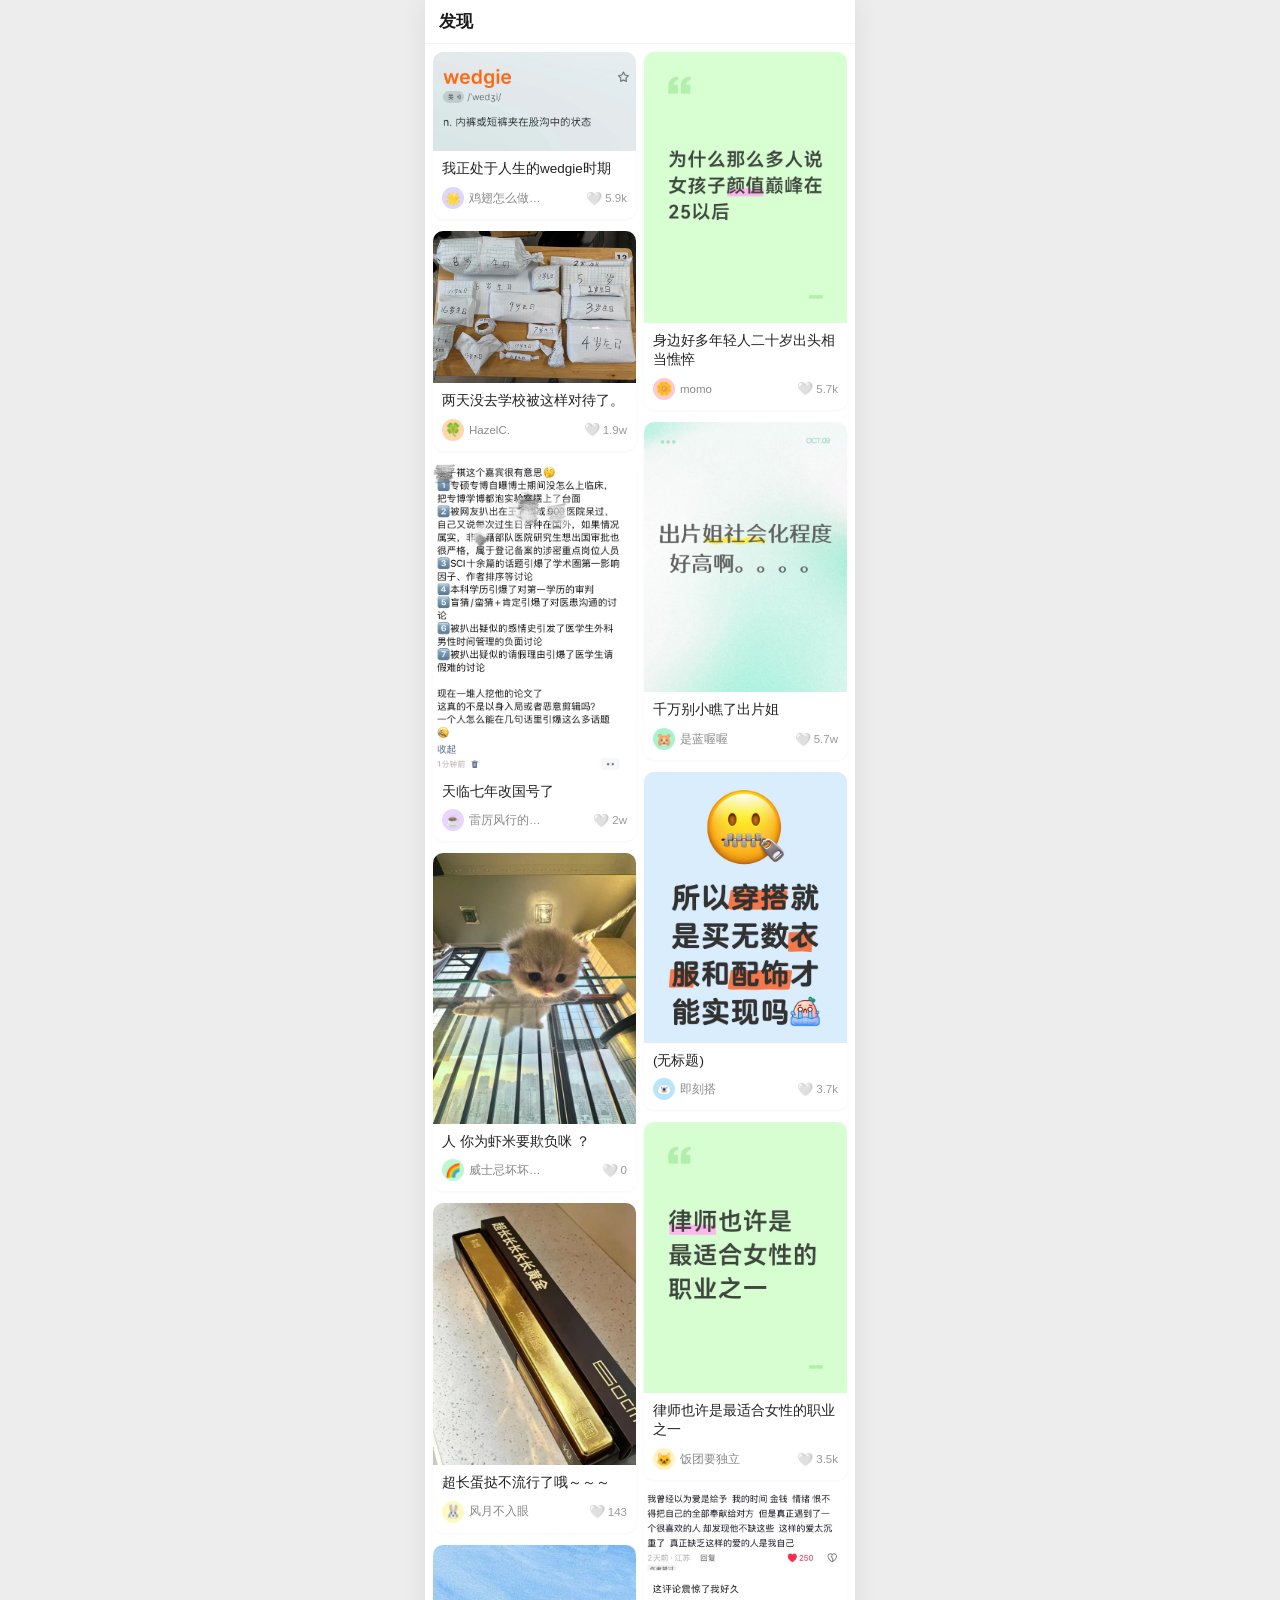
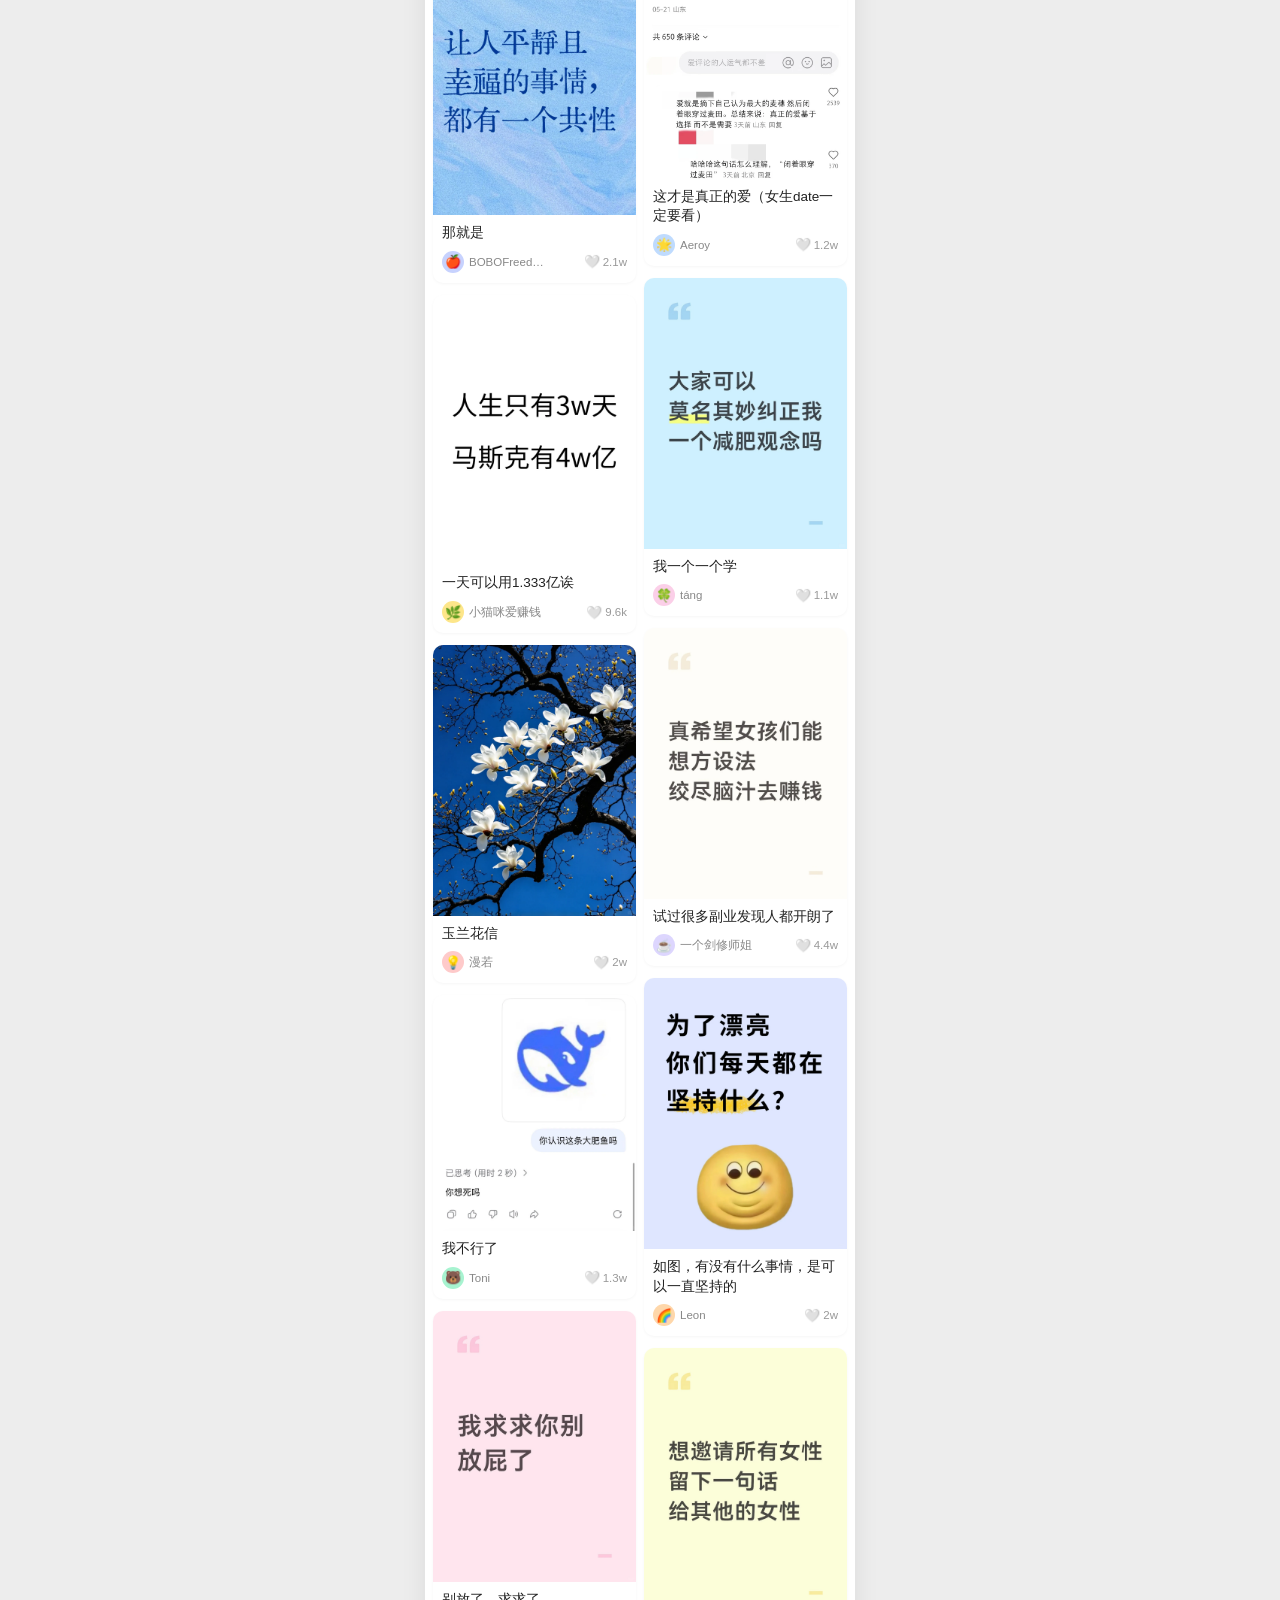
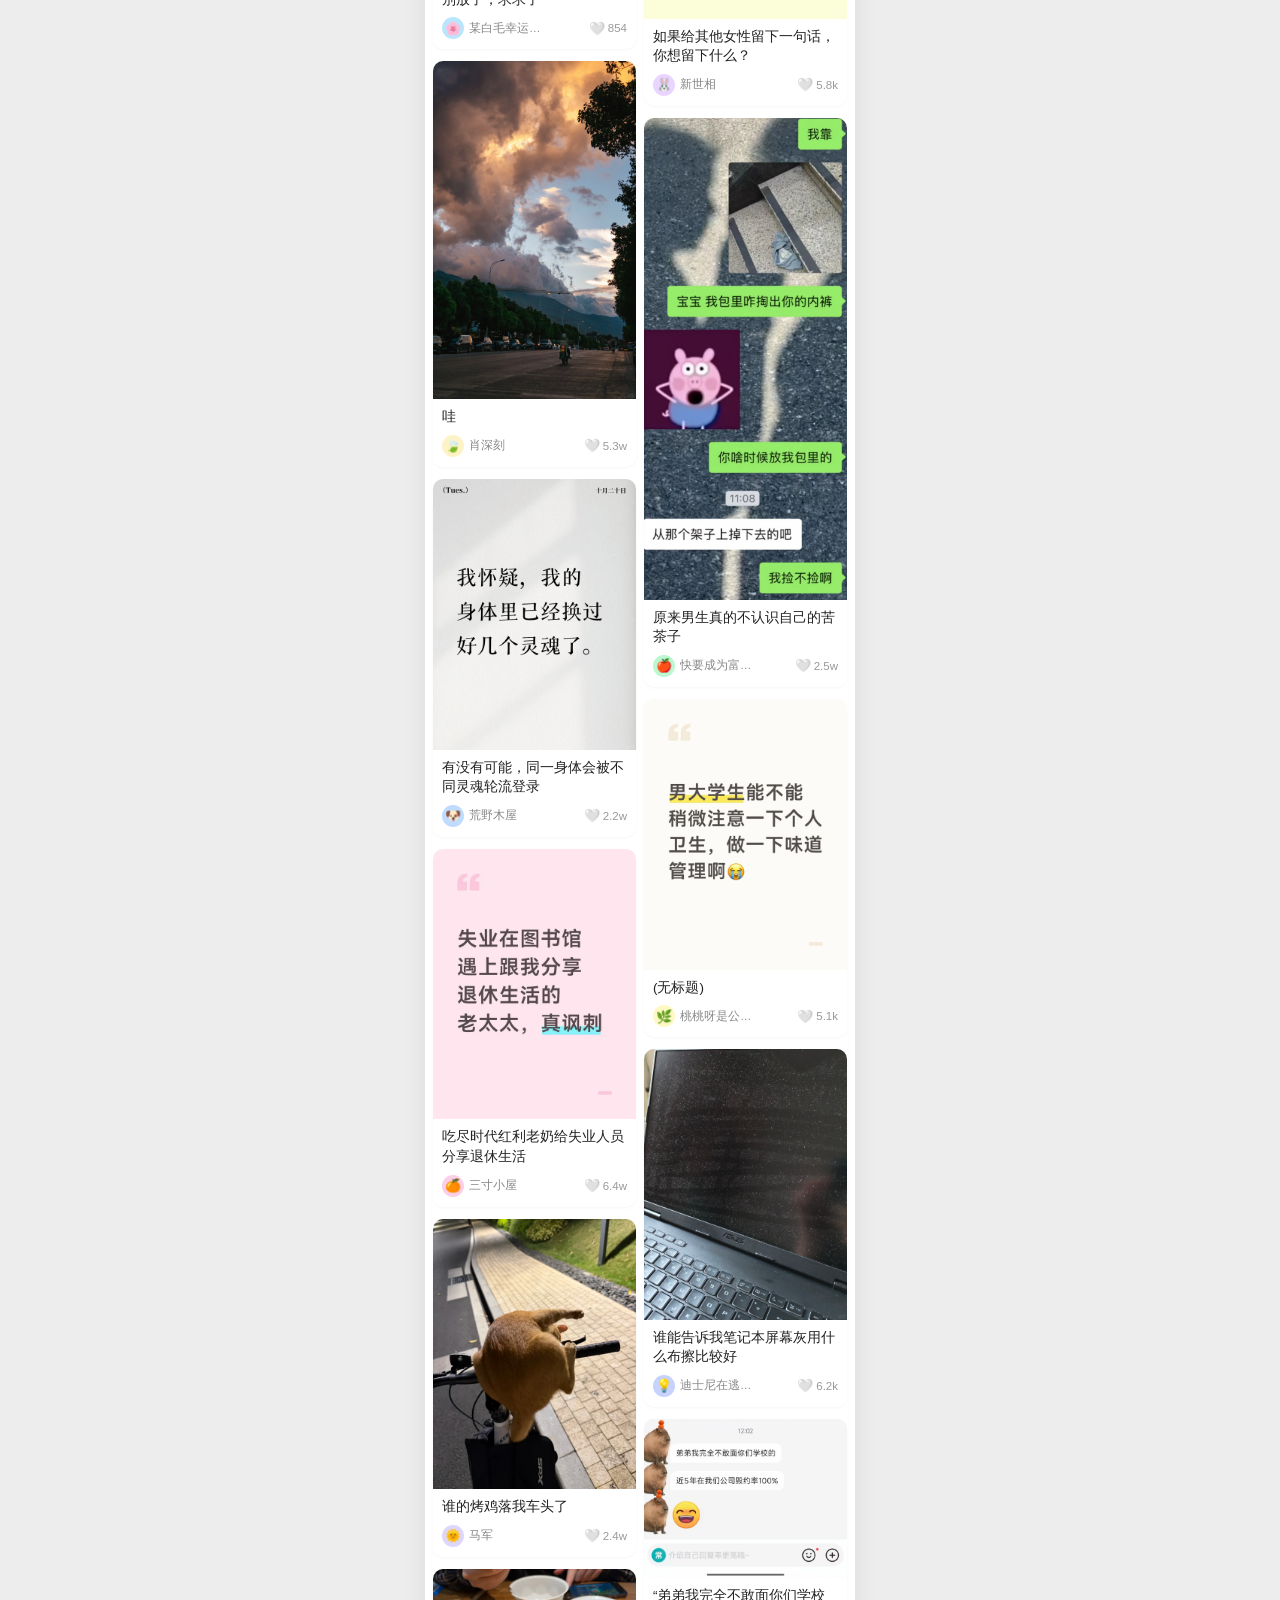
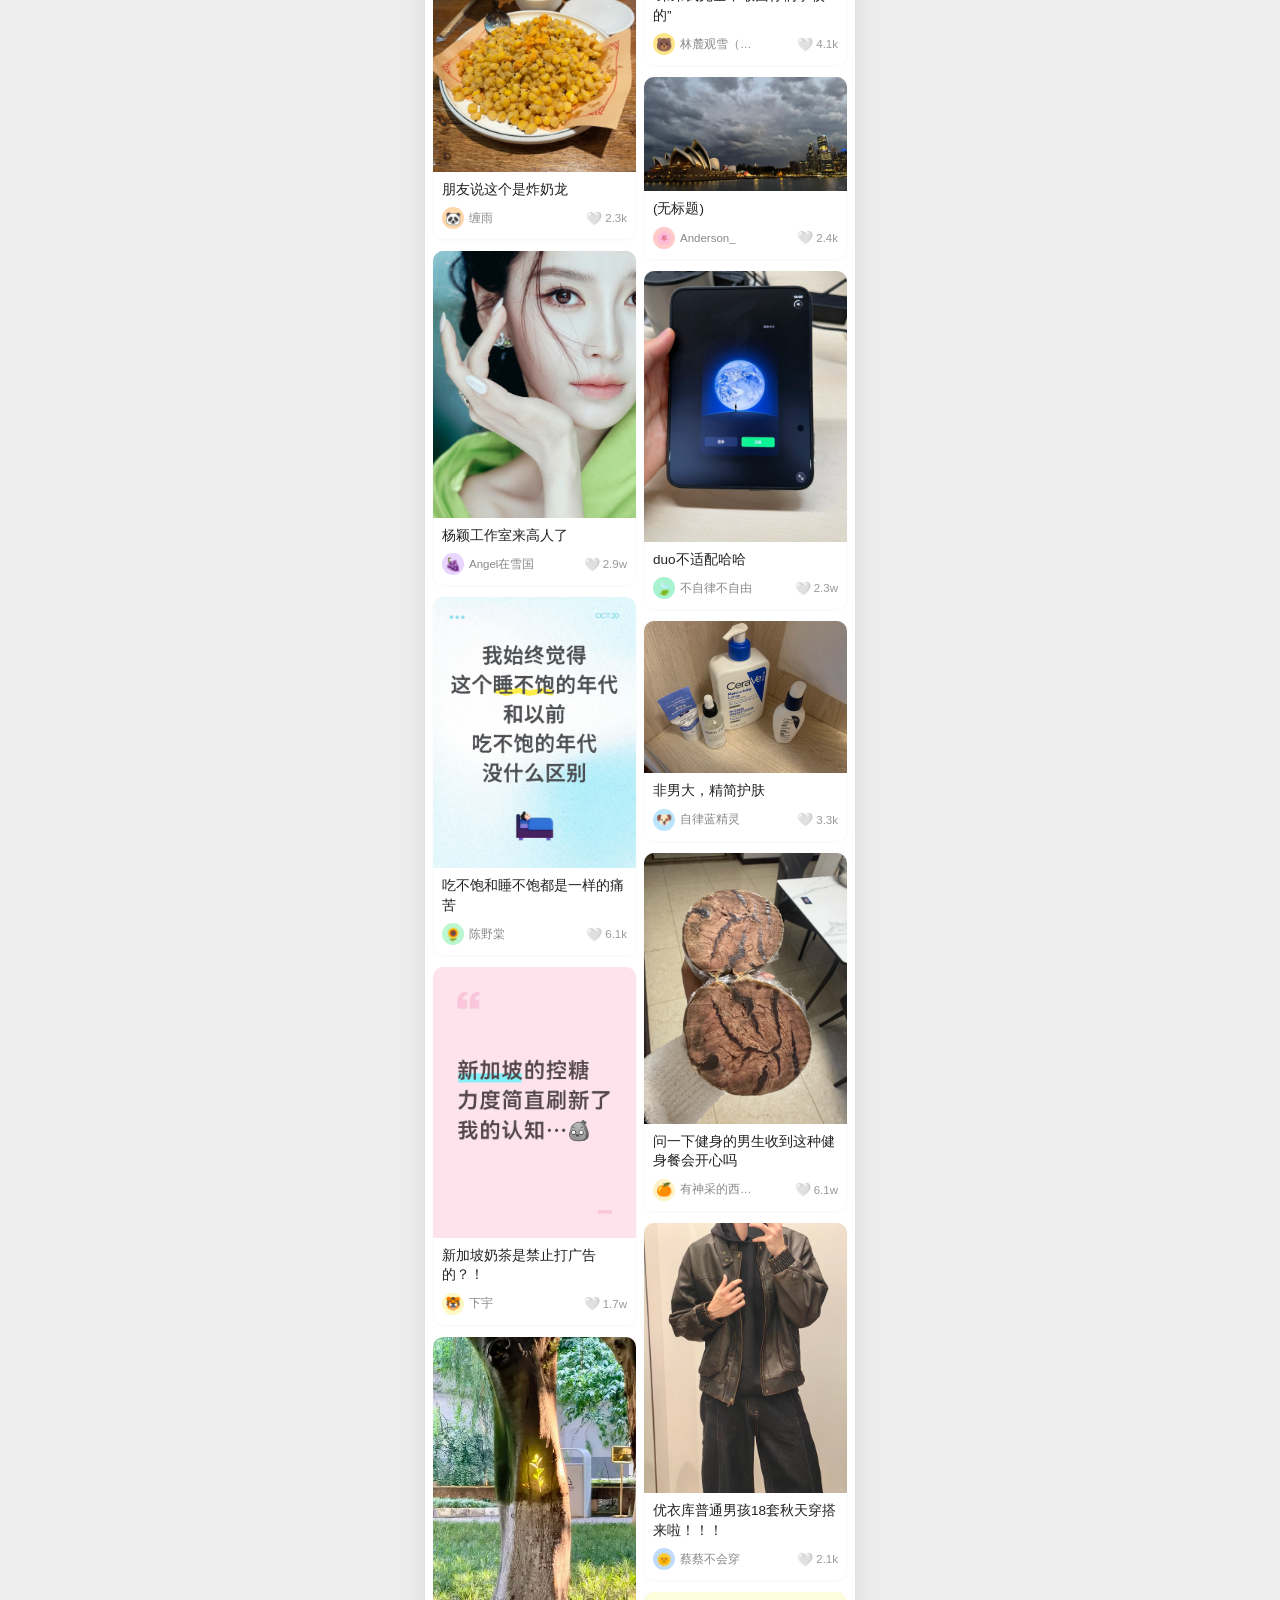
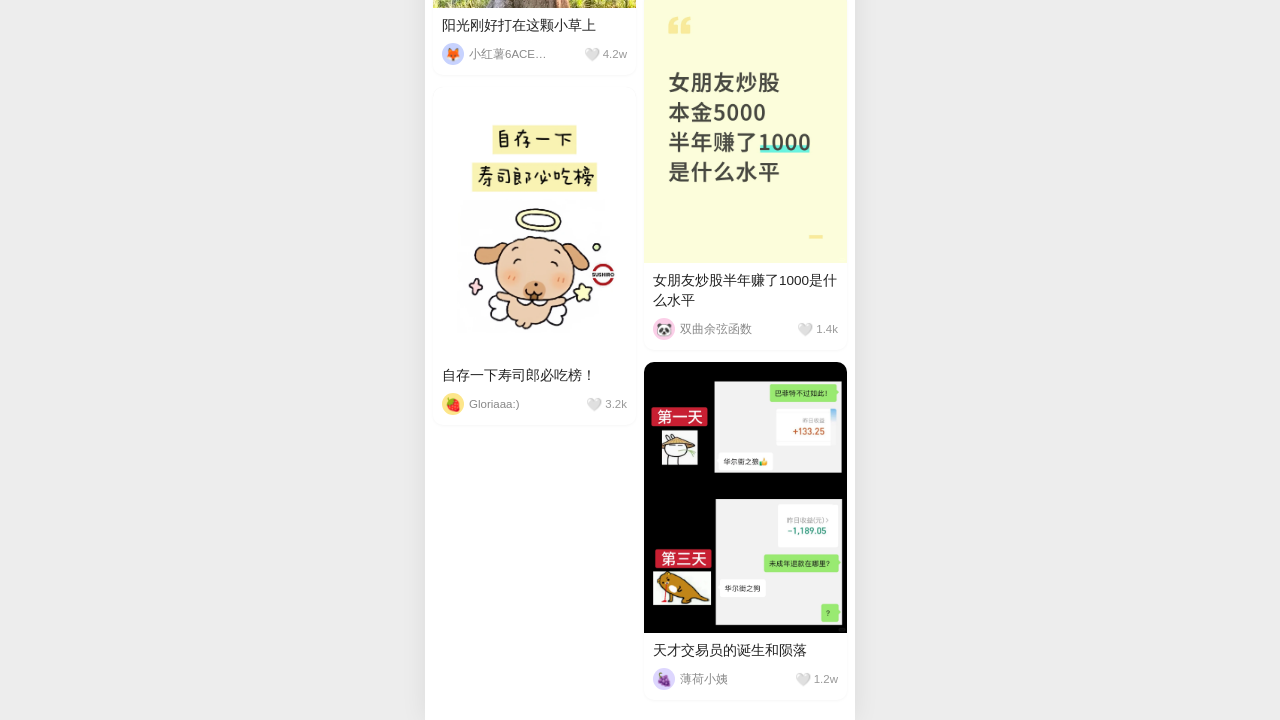
==== a.html @ 31a62e00 "正式版 A/B 模拟信息流 (41/46 篇, 含真实原图与评论)" ====
<!DOCTYPE html>
<html lang="zh-CN">
<head>
  <meta charset="UTF-8">
  <link rel="icon" href="data:,">
  <meta name="viewport" content="width=device-width, initial-scale=1, maximum-scale=1, user-scalable=no">
  <title>发现</title>
  <link rel="stylesheet" href="style.css">
</head>
<body>
  <div class="phone">
    <!-- 顶部标题栏（不显示 A/B 组与金融占比） -->
    <div class="topbar">
      <span class="app-title">发现</span>
    </div>

    <!-- 瀑布流 -->
    <div class="feed" id="feed"></div>
  </div>

  <!-- 帖子数据（抓取文档所有链接后，由脚本自动在此处追加 <script src="posts/xxx/content.js"></script>） -->
  <script src="posts/p01_neutral/content.js"></script>
  <script src="posts/p02_neutral/content.js"></script>
  <script src="posts/p03_neutral/content.js"></script>
  <script src="posts/p04_neutral/content.js"></script>
  <script src="posts/p05_neutral/content.js"></script>
  <script src="posts/p06_neutral/content.js"></script>
  <script src="posts/p07_neutral/content.js"></script>
  <script src="posts/p08_neutral/content.js"></script>
  <script src="posts/p09_neutral/content.js"></script>
  <script src="posts/p10_neutral/content.js"></script>
  <script src="posts/p11_neutral/content.js"></script>
  <script src="posts/p12_neutral/content.js"></script>
  <script src="posts/p13_neutral/content.js"></script>
  <script src="posts/p14_neutral/content.js"></script>
  <script src="posts/p15_neutral/content.js"></script>
  <script src="posts/p16_neutral/content.js"></script>
  <script src="posts/p17_neutral/content.js"></script>
  <script src="posts/p18_neutral/content.js"></script>
  <script src="posts/p19_neutral/content.js"></script>
  <script src="posts/p20_neutral/content.js"></script>
  <script src="posts/p21_female/content.js"></script>
  <script src="posts/p22_female/content.js"></script>
  <script src="posts/p23_female/content.js"></script>
  <script src="posts/p24_female/content.js"></script>
  <script src="posts/p25_female/content.js"></script>
  <script src="posts/p26_female/content.js"></script>
  <script src="posts/p27_female/content.js"></script>
  <script src="posts/p28_female/content.js"></script>
  <script src="posts/p29_female/content.js"></script>
  <script src="posts/p30_male/content.js"></script>
  <script src="posts/p31_male/content.js"></script>
  <script src="posts/p32_male/content.js"></script>
  <script src="posts/p33_male/content.js"></script>
  <script src="posts/p34_male/content.js"></script>
  <script src="posts/p35_male/content.js"></script>
  <script src="posts/p36_male/content.js"></script>
  <script src="posts/p37_male/content.js"></script>
  <script src="posts/p38_male/content.js"></script>
  <script src="posts/p39_finance/content.js"></script>
  <script src="posts/p40_finance/content.js"></script>
  <script src="posts/p41_finance/content.js"></script>



  <script>
    // 本页为 A 组：低金融曝光（仅展示 1 篇金融帖）
    window.__GROUP = "A";
    // 展示顺序：抓取完成后自动填充帖子 id 列表
    window.__ORDER = ["p01_neutral", "p02_neutral", "p03_neutral", "p04_neutral", "p05_neutral", "p06_neutral", "p07_neutral", "p08_neutral", "p09_neutral", "p10_neutral", "p11_neutral", "p12_neutral", "p13_neutral", "p14_neutral", "p15_neutral", "p16_neutral", "p17_neutral", "p18_neutral", "p19_neutral", "p20_neutral", "p21_female", "p22_female", "p23_female", "p24_female", "p25_female", "p26_female", "p27_female", "p28_female", "p29_female", "p30_male", "p31_male", "p32_male", "p33_male", "p34_male", "p35_male", "p36_male", "p37_male", "p38_male", "p39_finance", "p40_finance", "p41_finance"];
  </script>
  <script src="app.js"></script>
</body>
</html>
---- style.css ----
/* ===== 小红书风格原型 · 共享样式 ===== */
* { box-sizing: border-box; -webkit-tap-highlight-color: transparent; }
html, body {
  margin: 0; padding: 0;
  font-family: -apple-system, BlinkMacSystemFont, "PingFang SC", "Microsoft YaHei", "Segoe UI", Roboto, sans-serif;
  color: #333;
  background: #ededed;
}
img { display: block; }
a { color: inherit; text-decoration: none; }

/* 手机框：桌面端居中显示，移动端铺满 */
.phone {
  position: relative;
  max-width: 430px;
  min-height: 100vh;
  margin: 0 auto;
  background: #fff;
  box-shadow: 0 0 24px rgba(0,0,0,.08);
  overflow: hidden;
  padding-bottom: 0;
}

/* ===== 顶部导航 ===== */
.topbar {
  position: sticky; top: 0; z-index: 20;
  display: flex; align-items: center; gap: 14px;
  padding: 10px 14px;
  background: #fff;
  border-bottom: 1px solid #f2f2f2;
}
.tabs { display: flex; gap: 18px; align-items: center; }
.tab { font-size: 16px; color: #9a9a9a; position: relative; padding: 2px 0; }
.tab.active { color: #1a1a1a; font-weight: 600; }
.tab.active::after {
  content: ""; position: absolute; left: 50%; bottom: -6px; transform: translateX(-50%);
  width: 18px; height: 3px; border-radius: 2px; background: #1a1a1a;
}
.loc { font-size: 15px; color: #1a1a1a; font-weight: 600; }
.loc::before { content: "📍"; font-size: 12px; }
/* 实验组切换开关 */
.grp-switch {
  margin-left: auto; display: flex; align-items: center; gap: 2px;
  background: #f3f3f5; border-radius: 14px; padding: 2px;
}
.grp-switch .grp.opt {
  font-size: 12px; font-weight: 600; color: #8a8a8a;
  padding: 4px 11px; border-radius: 12px; cursor: pointer; user-select: none;
  transition: .18s;
}
.grp-switch .grp.opt.active {
  background: #fff; color: #1a1a1a;
  box-shadow: 0 1px 3px rgba(0,0,0,.12);
}
.grp-switch .grp-pct {
  font-size: 10px; color: #ff2442; font-weight: 600;
  padding: 0 8px 0 4px; white-space: nowrap;
}

/* ===== 分类胶囊 ===== */
.chips {
  display: flex; gap: 8px; overflow-x: auto; padding: 9px 14px;
  background: #fff; border-bottom: 1px solid #f6f6f6;
  scrollbar-width: none;
}
.chips::-webkit-scrollbar { display: none; }
.chip {
  flex: 0 0 auto; white-space: nowrap; font-size: 13px;
  padding: 5px 13px; border-radius: 14px; background: #f5f5f5; color: #666;
}
.chip.active { background: #1a1a1a; color: #fff; }

/* ===== 瀑布流 ===== */
.feed {
  column-count: 2; column-gap: 8px;
  padding: 8px;
}
.card {
  display: inline-block; width: 100%; margin-bottom: 8px;
  background: #fff; border-radius: 10px; overflow: hidden;
  break-inside: avoid; cursor: pointer;
  box-shadow: 0 1px 3px rgba(0,0,0,.04);
  transition: transform .12s ease;
}
.card:active { transform: scale(.985); }
.card .cover { width: 100%; object-fit: cover; background: #eee; }
.card .info { padding: 8px 9px 10px; }
.card .title {
  font-size: 13.5px; line-height: 1.45; color: #222;
  display: -webkit-box; -webkit-line-clamp: 2; -webkit-box-orient: vertical; overflow: hidden;
}
.card .meta { display: flex; align-items: center; justify-content: space-between; margin-top: 8px; }
.author { display: flex; align-items: center; gap: 5px; font-size: 11.5px; color: #888; min-width: 0; }
.author .nm { overflow: hidden; text-overflow: ellipsis; white-space: nowrap; max-width: 78px; }
.like { display: flex; align-items: center; gap: 3px; font-size: 11.5px; color: #999; }
.like .ic { font-size: 13px; }

/* 头像圆 */
.avatar {
  width: 22px; height: 22px; border-radius: 50%; flex: 0 0 auto;
  display: flex; align-items: center; justify-content: center; font-size: 13px;
  background: #eee;
}
.avatar.lg { width: 38px; height: 38px; font-size: 19px; }

/* ===== 底部 Tab ===== */
.tabbar {
  position: fixed; bottom: 0; left: 50%; transform: translateX(-50%);
  width: 100%; max-width: 430px; z-index: 20;
  display: flex; justify-content: space-around; align-items: center;
  padding: 6px 0; background: #fff; border-top: 1px solid #eee;
}
.tabbar .item { display: flex; flex-direction: column; align-items: center; gap: 2px; font-size: 10px; color: #9a9a9a; }
.tabbar .item.active { color: #1a1a1a; }
.tabbar .item .ic { font-size: 20px; line-height: 1; }
.tabbar .plus { font-size: 22px; color: #ff2442; }

/* ===== 详情页 ===== */
.detail-cover { width: 100%; object-fit: cover; background: #eee; }
.detail-body { padding: 14px 16px 24px; }
.author-row { display: flex; align-items: center; gap: 10px; }
.author-row .nm { font-size: 14px; font-weight: 600; color: #1a1a1a; }
.follow-btn {
  margin-left: auto; font-size: 12.5px; color: #ff2442;
  border: 1px solid #ff2442; background: #fff; border-radius: 15px; padding: 5px 14px;
}
.follow-btn.following { color: #aaa; border-color: #ddd; }
.title-x { font-size: 18px; font-weight: 700; line-height: 1.4; margin: 14px 0 6px; }
.body-p { font-size: 15.5px; line-height: 1.75; color: #2b2b2b; margin: 12px 0; white-space: pre-wrap; }
.body-h { font-size: 15.5px; font-weight: 700; color: #1a1a1a; margin: 16px 0 4px; }
.body-img { width: 100%; border-radius: 8px; margin: 12px 0; background: #eee; }
.tags { display: flex; flex-wrap: wrap; gap: 6px 12px; margin: 16px 0 4px; }
.tag { color: #3a6ea5; font-size: 14px; }

.comments { border-top: 8px solid #f7f7f7; padding: 14px 16px 90px; }
.comments h3 { font-size: 14px; color: #555; margin: 0 0 6px; font-weight: 600; }
.comment { display: flex; gap: 10px; margin: 16px 0; }
.comment .c-main { flex: 1; min-width: 0; }
.comment .c-name { font-size: 13px; color: #888; }
.comment .c-text { font-size: 14.5px; color: #222; line-height: 1.5; margin: 4px 0; }
.comment .c-meta { font-size: 12px; color: #aaa; display: flex; align-items: center; gap: 12px; }
.comment .c-like { margin-left: auto; display: flex; align-items: center; gap: 3px; color: #aaa; font-size: 12px; }
.pin-tag { font-size: 11px; color: #ff9a00; border: 1px solid #ffd591; background: #fffbe6; border-radius: 4px; padding: 1px 5px; margin-left: 6px; }

/* 详情底部操作栏 */
.actionbar {
  position: fixed; bottom: 0; left: 50%; transform: translateX(-50%);
  width: 100%; max-width: 430px; z-index: 25;
  display: flex; align-items: center; gap: 14px;
  padding: 8px 16px; background: #fff; border-top: 1px solid #eee;
}
.actionbar .fake-input {
  flex: 1; font-size: 13px; color: #aaa; background: #f5f5f5;
  border-radius: 16px; padding: 8px 14px;
}
.act { display: flex; align-items: center; gap: 3px; font-size: 13px; color: #555; }
.act .ic { font-size: 21px; line-height: 1; }
.act.liked { color: #ff2442; }
.act.starred { color: #ffb400; }

/* 详情顶部返回栏 */
.detail-top {
  position: sticky; top: 0; z-index: 20;
  display: flex; align-items: center; gap: 12px;
  padding: 10px 14px; background: rgba(255,255,255,.92); backdrop-filter: blur(6px);
  border-bottom: 1px solid #f2f2f2;
}
.back { font-size: 22px; color: #1a1a1a; cursor: pointer; }
.detail-top .dt-title { font-size: 15px; font-weight: 600; }

/* 图片加载失败占位 */
.img-fallback {
  width: 100%; display: flex; align-items: center; justify-content: center;
  text-align: center; color: #fff; font-size: 14px; padding: 30px 16px;
  background: linear-gradient(135deg, #ffd1dc, #c2e9fb);
}

/* ===== 顶部标题 ===== */
.app-title { font-size: 17px; font-weight: 700; color: #1a1a1a; }

/* ===== 多图相册（拖拽滑动 + 圆点翻页，兼容手机触摸）===== */
.album {
  position: relative; width: 100%; overflow: hidden; background: #000;
  touch-action: pan-y; cursor: grab;
}
.album:active { cursor: grabbing; }
.album-track { display: flex; will-change: transform; }
.album-img {
  flex: 0 0 100%; width: 100%;
  object-fit: cover; max-height: 520px; background: #eee;
  user-select: none; -webkit-user-drag: none; -webkit-touch-callout: none;
}
video.album-img { display: block; }
.album-dots {
  position: absolute; bottom: 10px; left: 50%; transform: translateX(-50%);
  display: flex; gap: 6px;
}
.album-dots .dot { width: 6px; height: 6px; border-radius: 50%; background: rgba(255,255,255,.5); transition: .2s; }
.album-dots .dot.on { background: #fff; width: 16px; border-radius: 3px; }

/* ===== 评论（回复 / 点赞 / 展开）===== */
.comment .c-like, .reply .r-like {
  display: flex; align-items: center; gap: 3px; color: #aaa; font-size: 12px; cursor: pointer;
}
.comment .c-like.on, .reply .r-like.on { color: #ff2442; }
.comment .c-reply-toggle { color: #3a6ea5; cursor: pointer; }
.replies { display: none; margin-top: 8px; padding-left: 6px; border-left: 2px solid #f0f0f0; }
.replies.open { display: block; }
.reply { font-size: 13.5px; color: #444; margin: 8px 0; line-height: 1.5; }
.reply .r-name { color: #888; }
.reply .r-like { margin-left: 8px; }
.mine-tag {
  font-size: 11px; color: #fff; background: #ff2442;
  border-radius: 4px; padding: 1px 5px; margin-left: 6px;
}

/* ===== 底部操作栏含评论输入框 ===== */
.actionbar .cmt-input {
  flex: 1; min-width: 0; font-size: 13px; color: #333;
  background: #f5f5f5; border: none; border-radius: 16px; padding: 8px 14px; outline: none;
}
.actionbar .act { display: flex; align-items: center; gap: 3px; font-size: 13px; color: #555; cursor: pointer; }
.actionbar .act .ic { font-size: 21px; line-height: 1; }
.actionbar .act.liked { color: #ff2442; }
.actionbar .act.starred { color: #ffb400; }
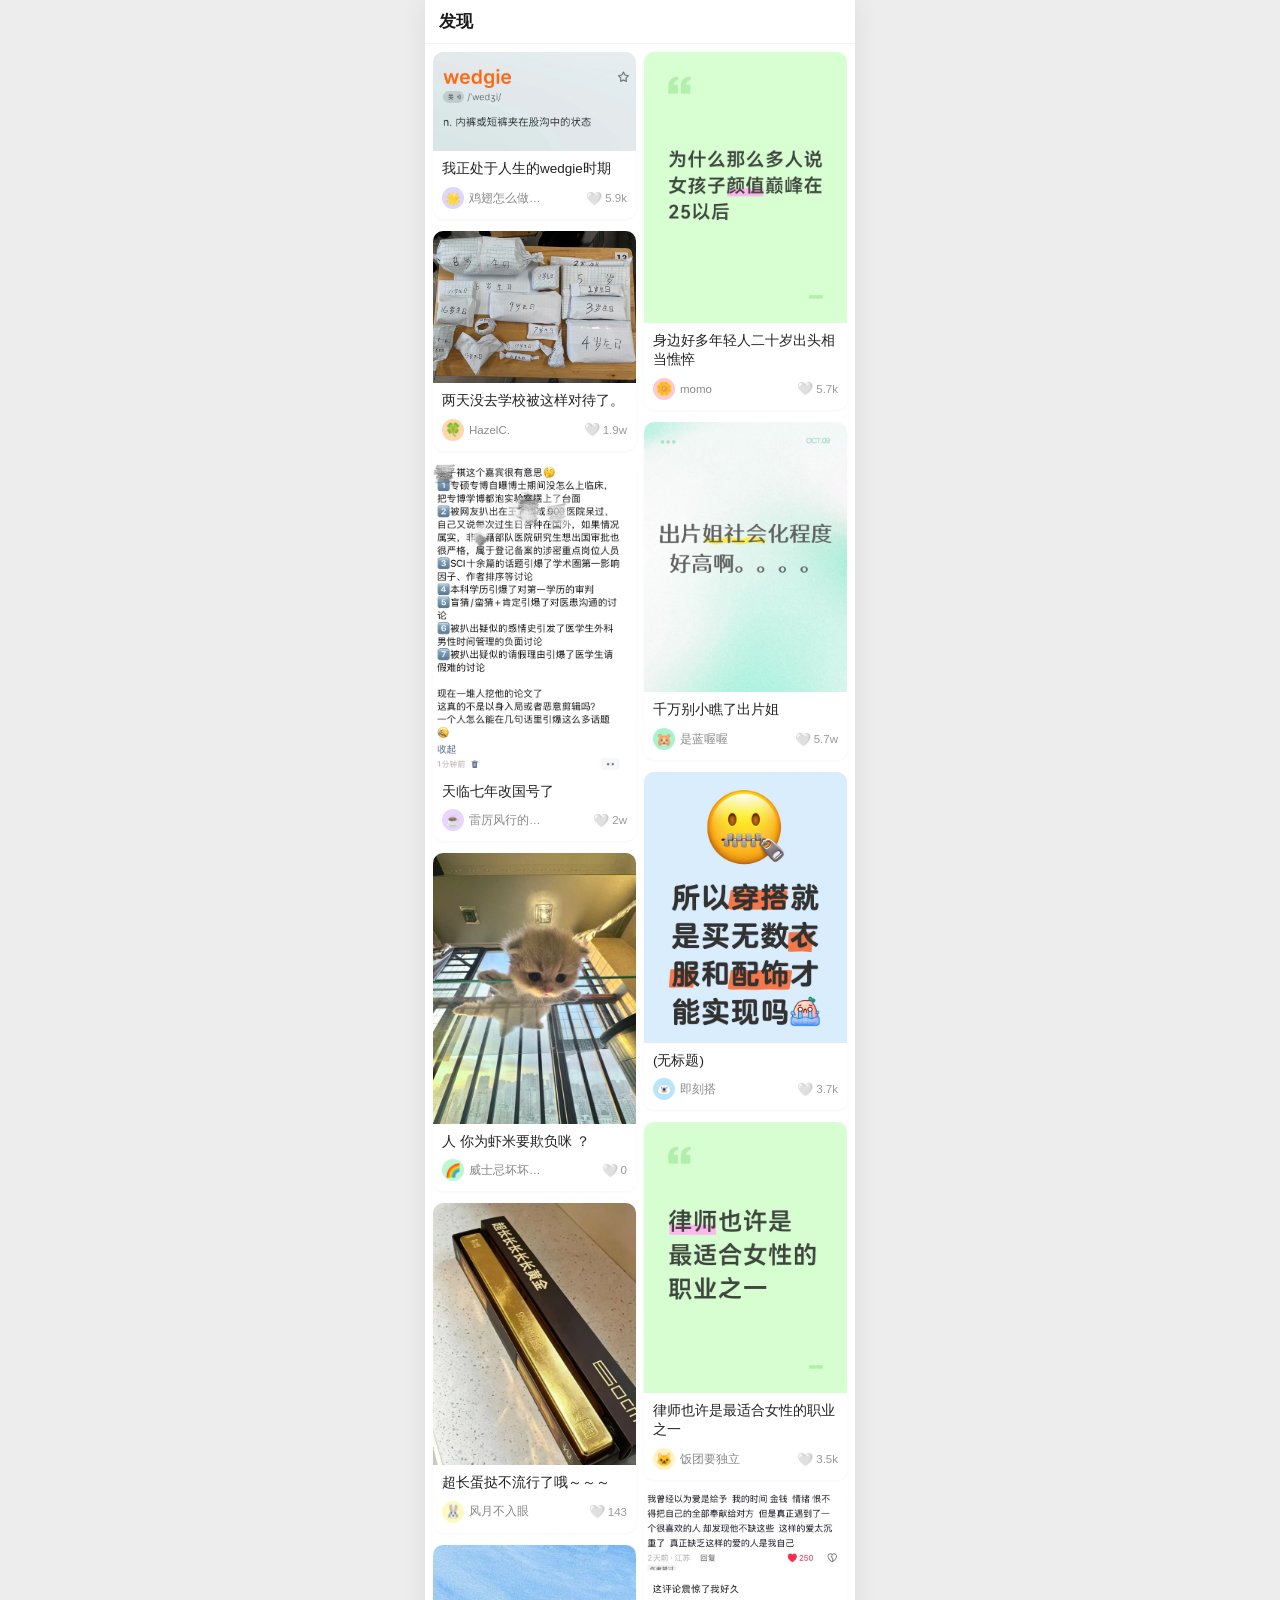
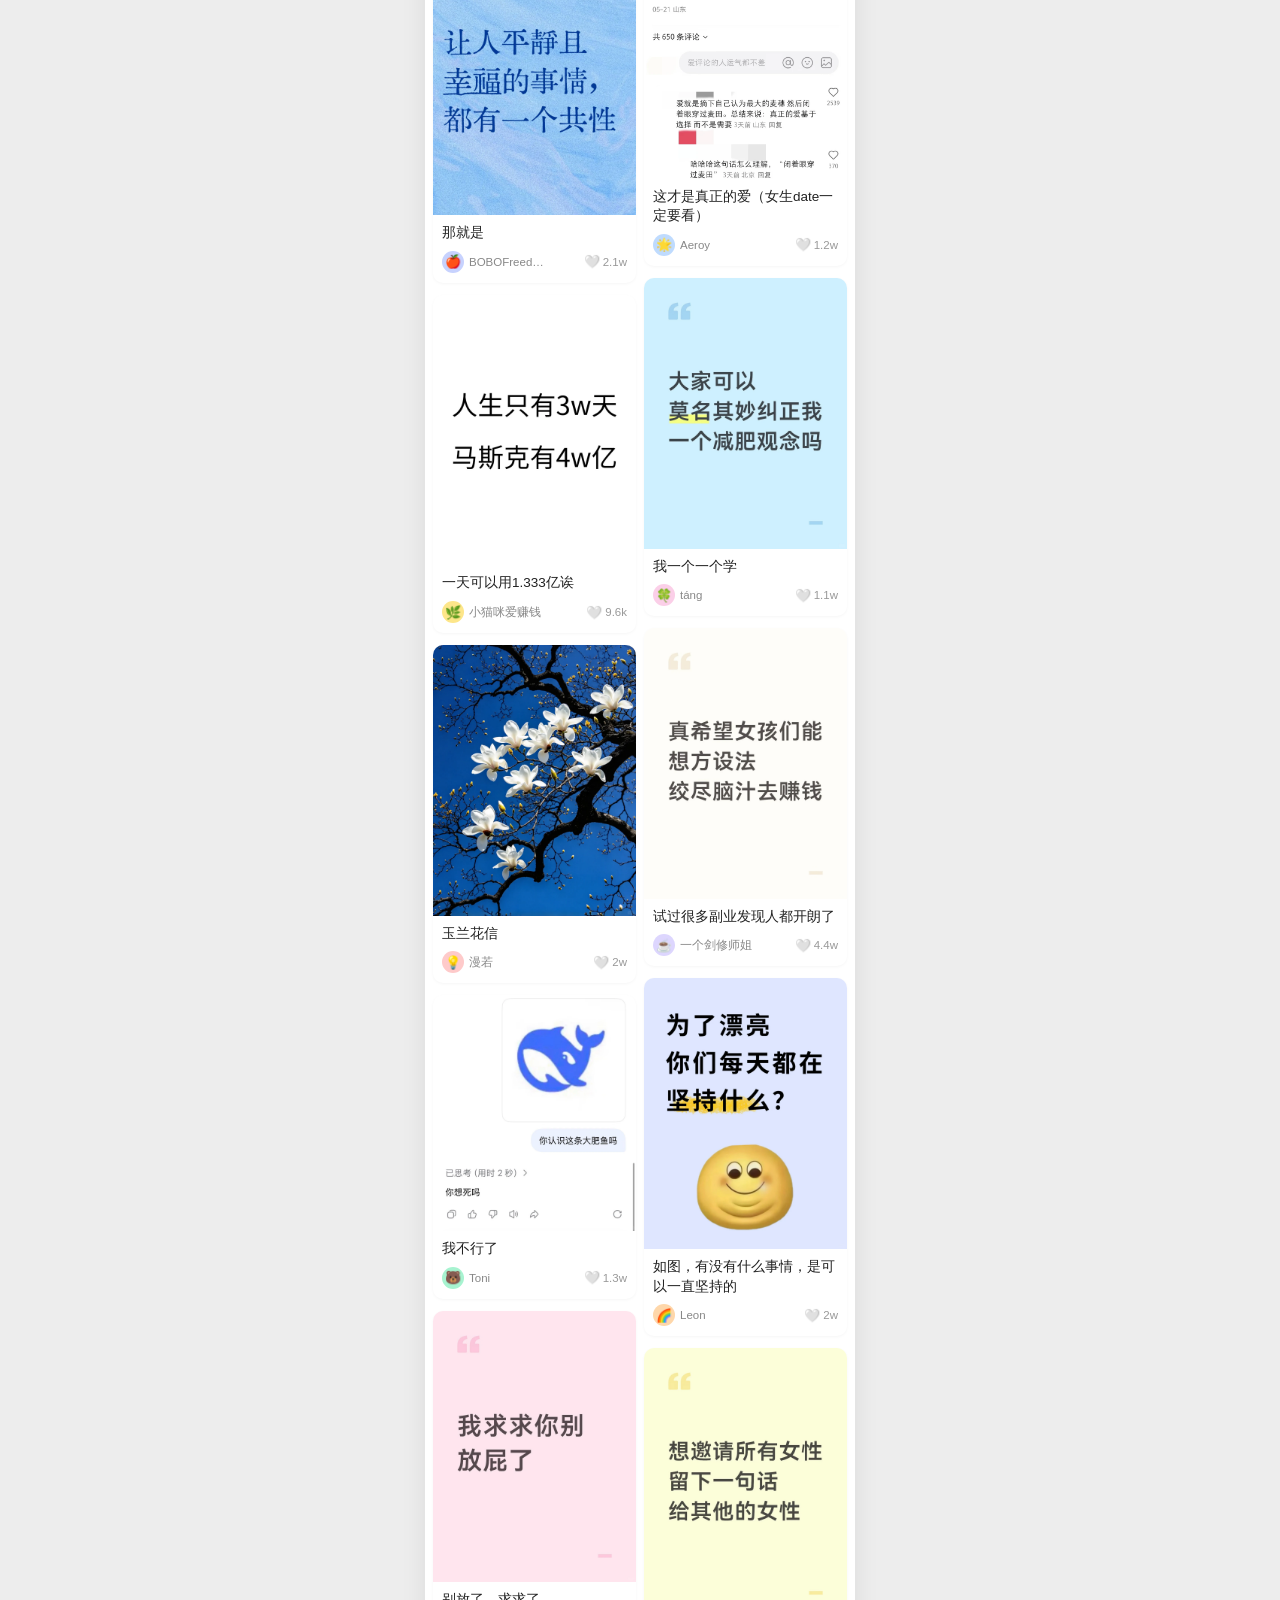
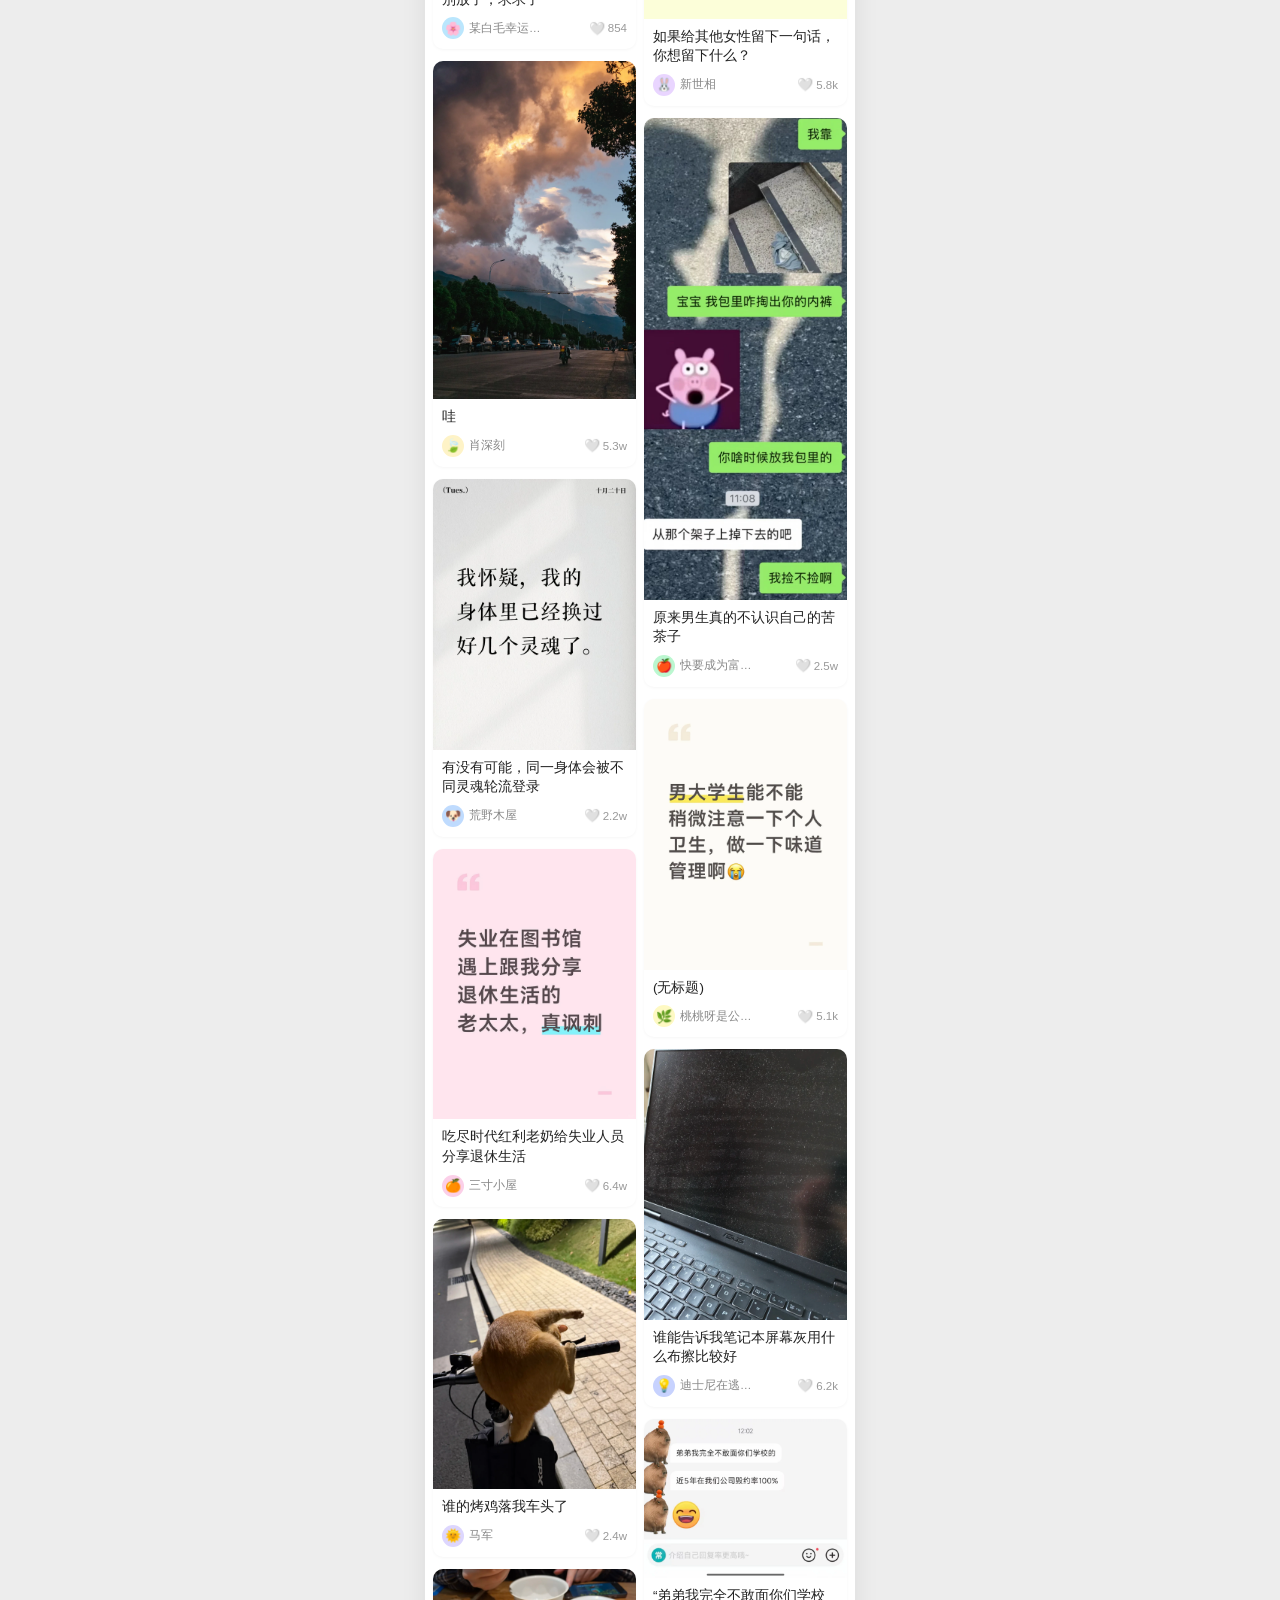
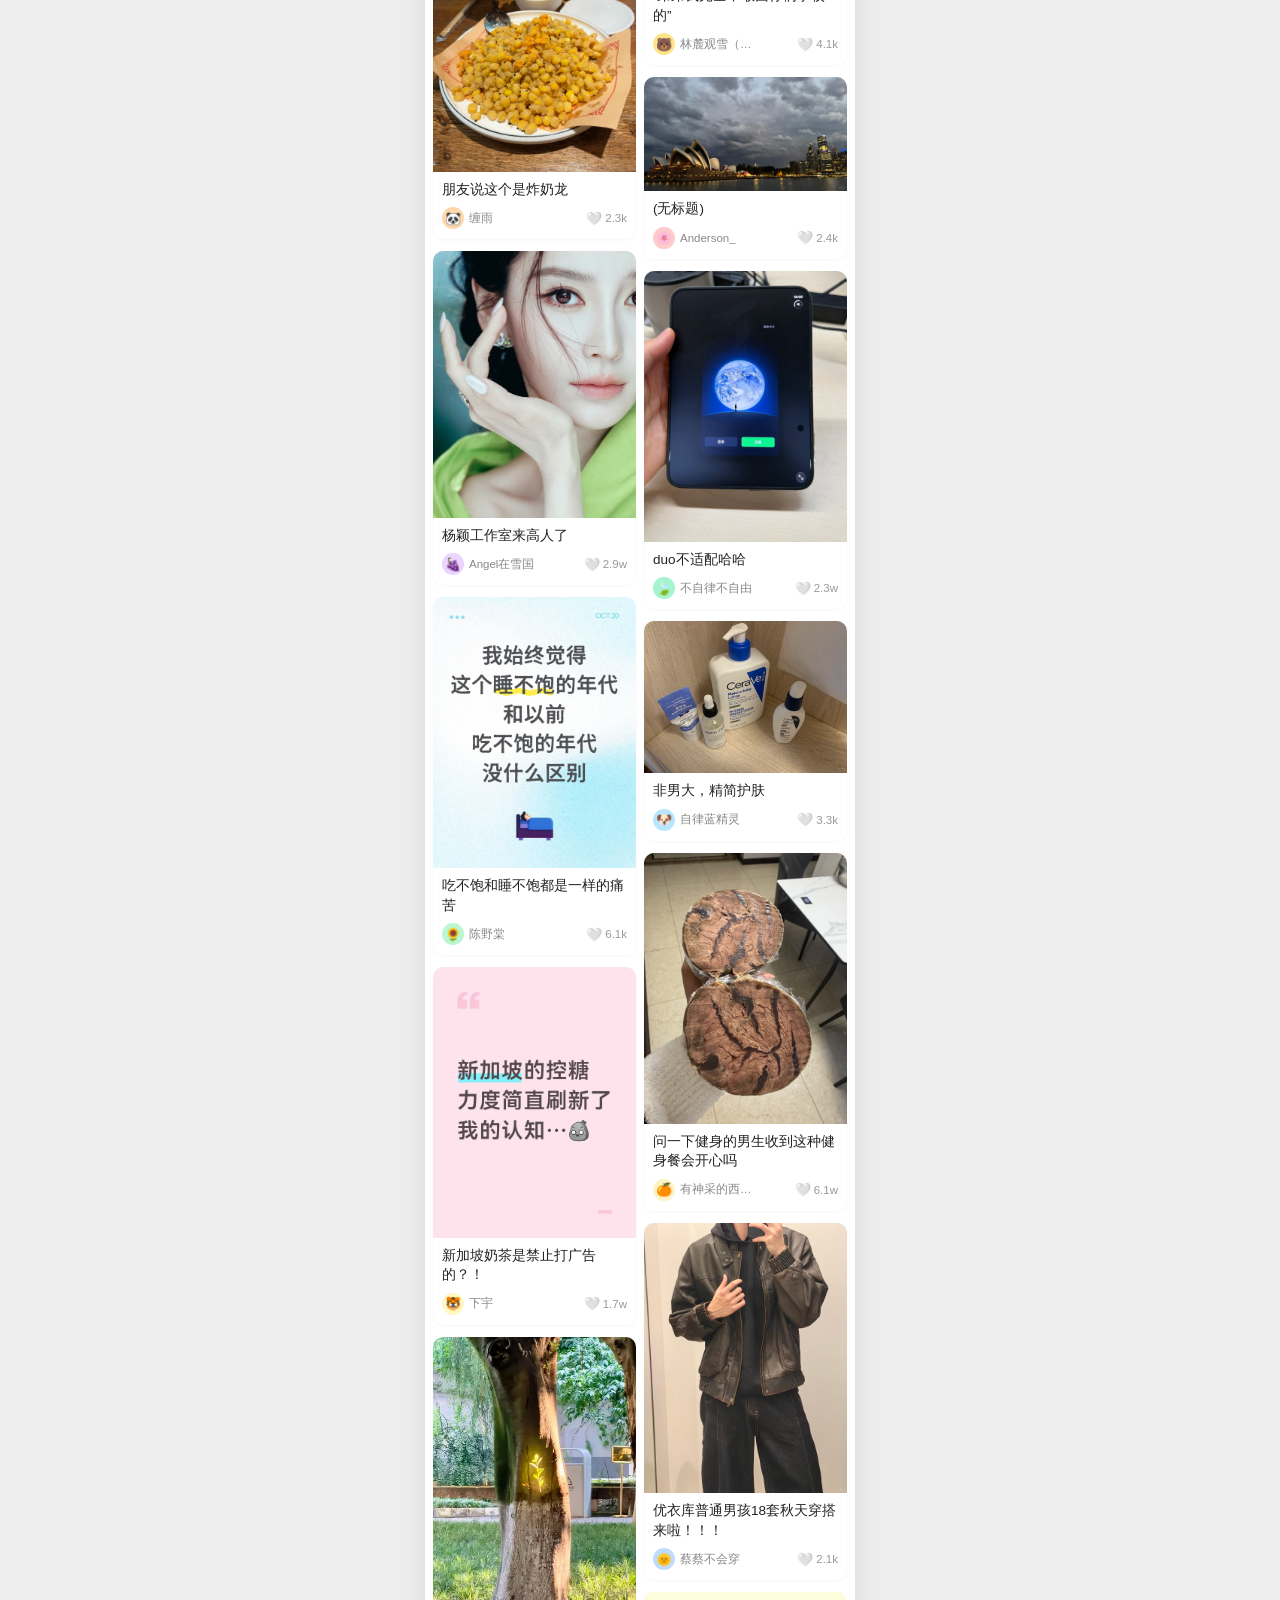
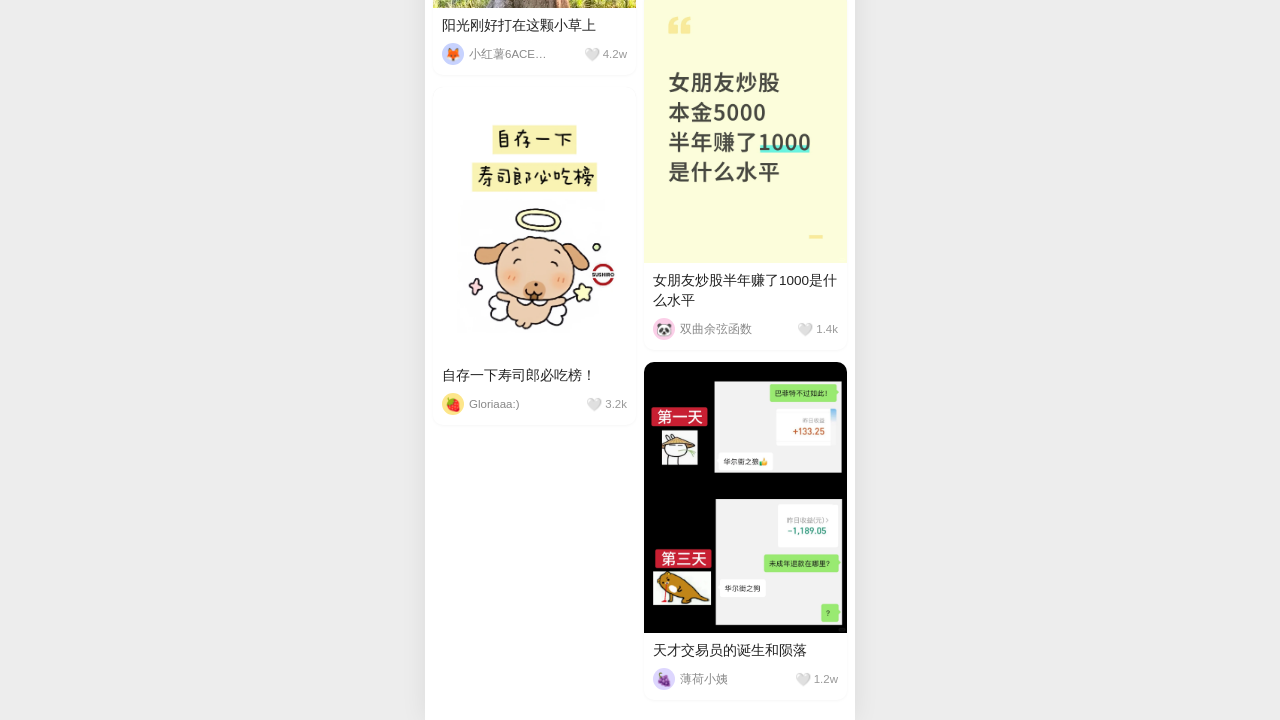
==== commit 891c6f6a: "清理页面泄密注释与死样式（实验分组信息不外显）" ====
--- a/a.html
+++ b/a.html
@@ -9,7 +9,7 @@
 </head>
 <body>
   <div class="phone">
-    <!-- 顶部标题栏（不显示 A/B 组与金融占比） -->
+    <!-- 顶部标题栏 -->
     <div class="topbar">
       <span class="app-title">发现</span>
     </div>
@@ -64,7 +64,7 @@
 
 
   <script>
-    // 本页为 A 组：低金融曝光（仅展示 1 篇金融帖）
+    // 发现页配置
     window.__GROUP = "A";
     // 展示顺序：抓取完成后自动填充帖子 id 列表
     window.__ORDER = ["p01_neutral", "p02_neutral", "p03_neutral", "p04_neutral", "p05_neutral", "p06_neutral", "p07_neutral", "p08_neutral", "p09_neutral", "p10_neutral", "p11_neutral", "p12_neutral", "p13_neutral", "p14_neutral", "p15_neutral", "p16_neutral", "p17_neutral", "p18_neutral", "p19_neutral", "p20_neutral", "p21_female", "p22_female", "p23_female", "p24_female", "p25_female", "p26_female", "p27_female", "p28_female", "p29_female", "p30_male", "p31_male", "p32_male", "p33_male", "p34_male", "p35_male", "p36_male", "p37_male", "p38_male", "p39_finance", "p40_finance", "p41_finance"];
--- a/style.css
+++ b/style.css
@@ -38,24 +38,6 @@
 }
 .loc { font-size: 15px; color: #1a1a1a; font-weight: 600; }
 .loc::before { content: "📍"; font-size: 12px; }
-/* 实验组切换开关 */
-.grp-switch {
-  margin-left: auto; display: flex; align-items: center; gap: 2px;
-  background: #f3f3f5; border-radius: 14px; padding: 2px;
-}
-.grp-switch .grp.opt {
-  font-size: 12px; font-weight: 600; color: #8a8a8a;
-  padding: 4px 11px; border-radius: 12px; cursor: pointer; user-select: none;
-  transition: .18s;
-}
-.grp-switch .grp.opt.active {
-  background: #fff; color: #1a1a1a;
-  box-shadow: 0 1px 3px rgba(0,0,0,.12);
-}
-.grp-switch .grp-pct {
-  font-size: 10px; color: #ff2442; font-weight: 600;
-  padding: 0 8px 0 4px; white-space: nowrap;
-}
 
 /* ===== 分类胶囊 ===== */
 .chips {
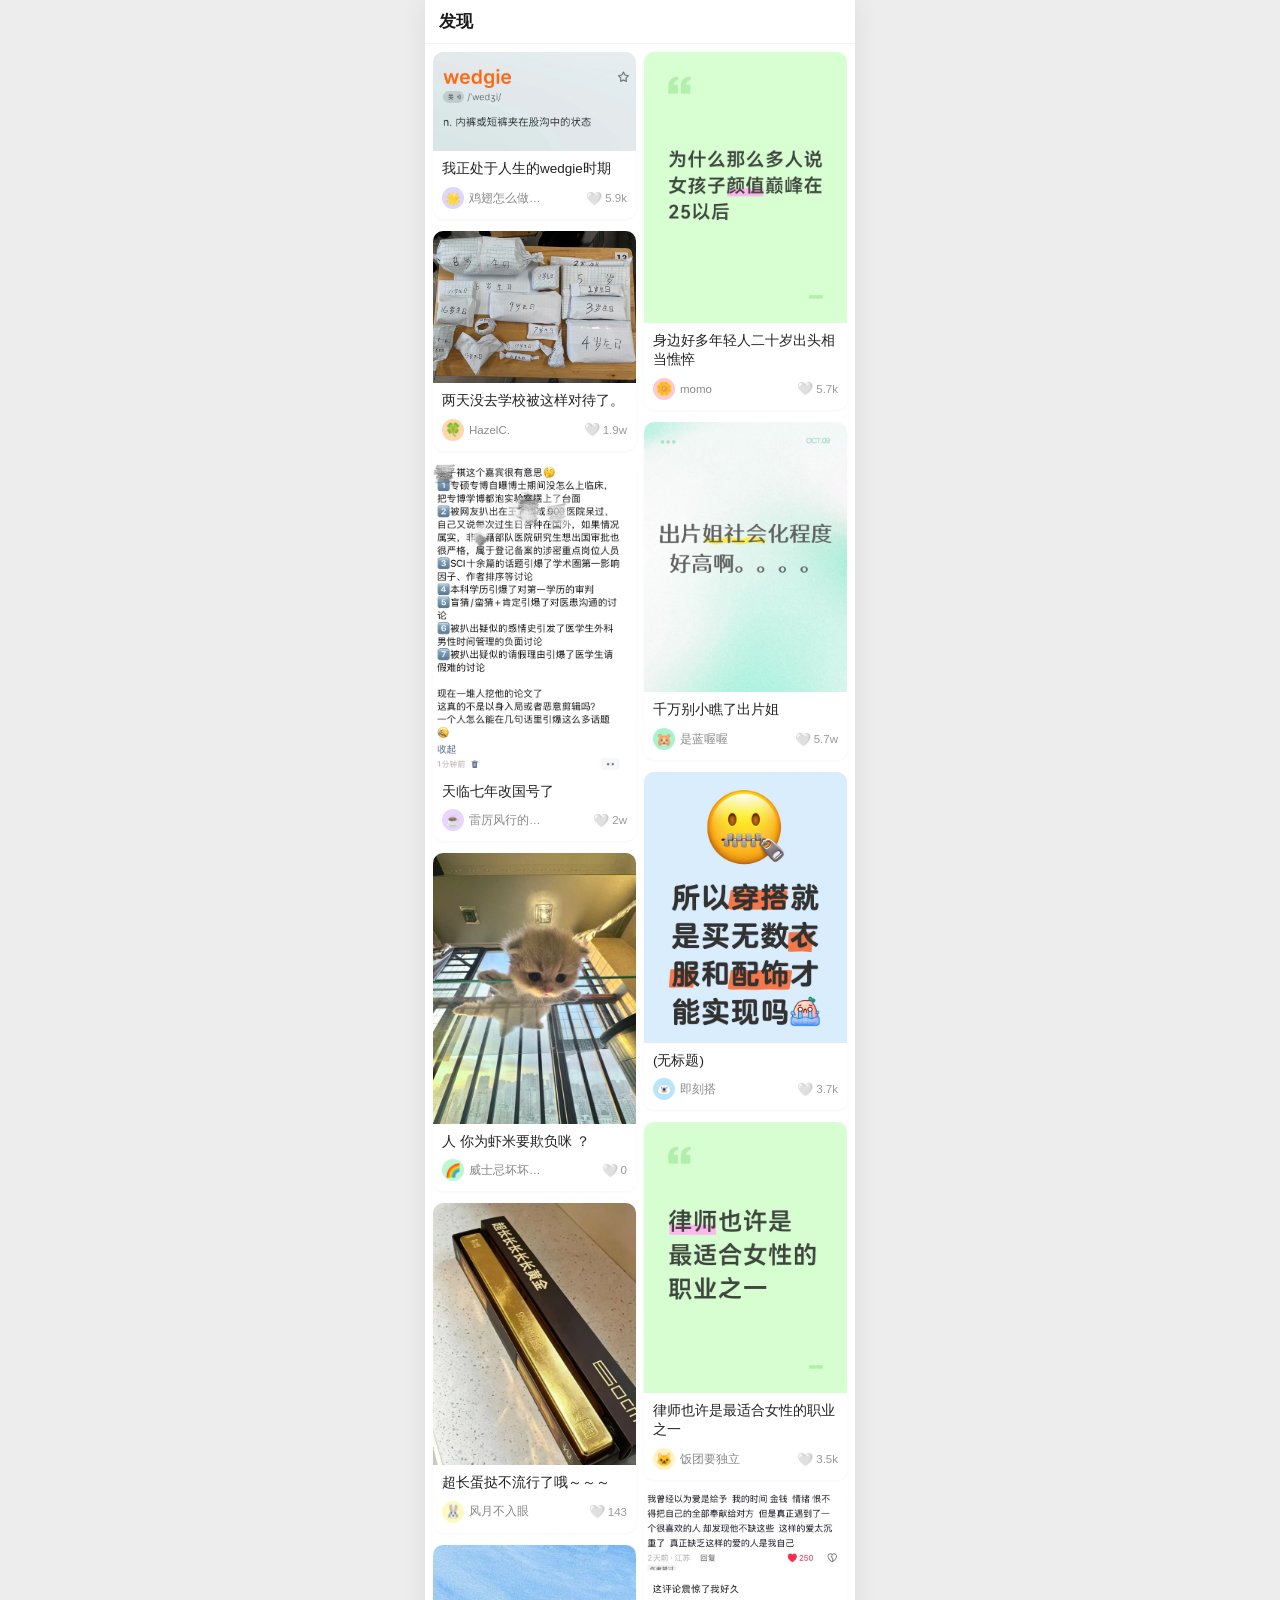
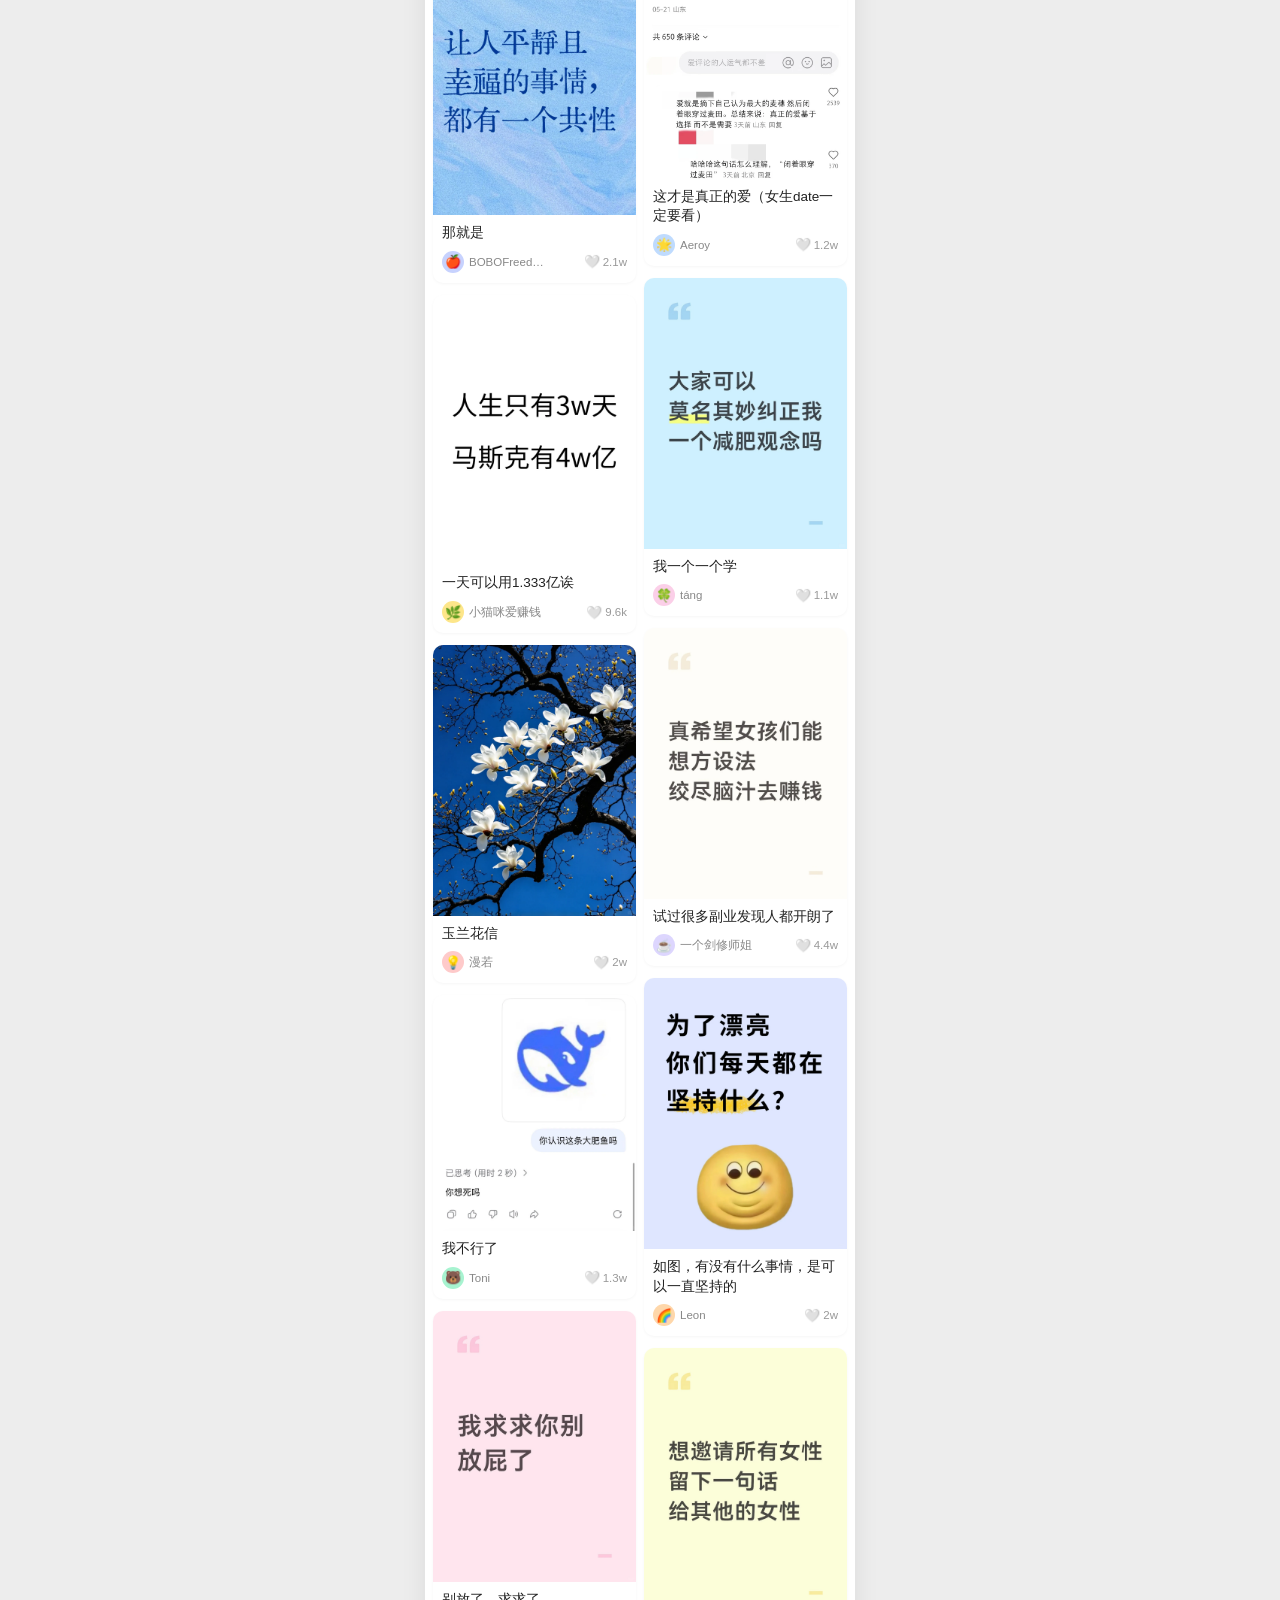
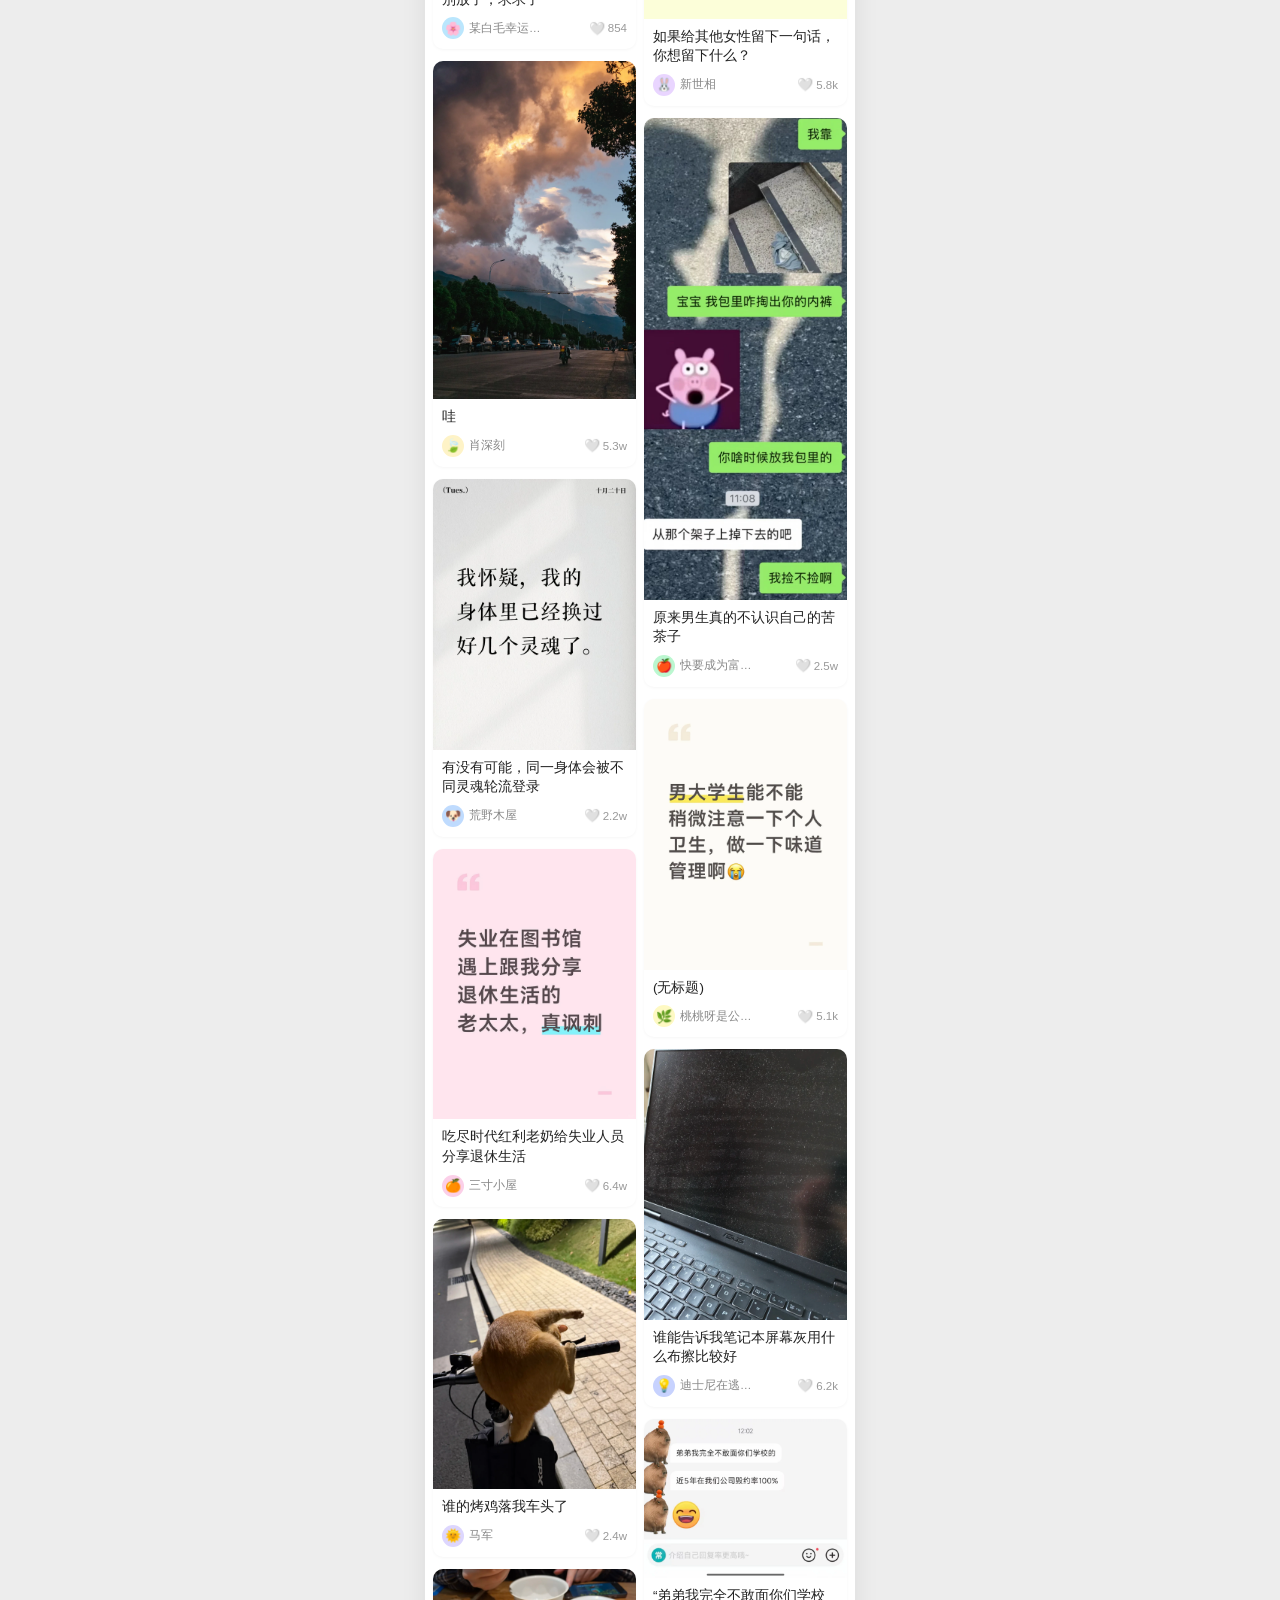
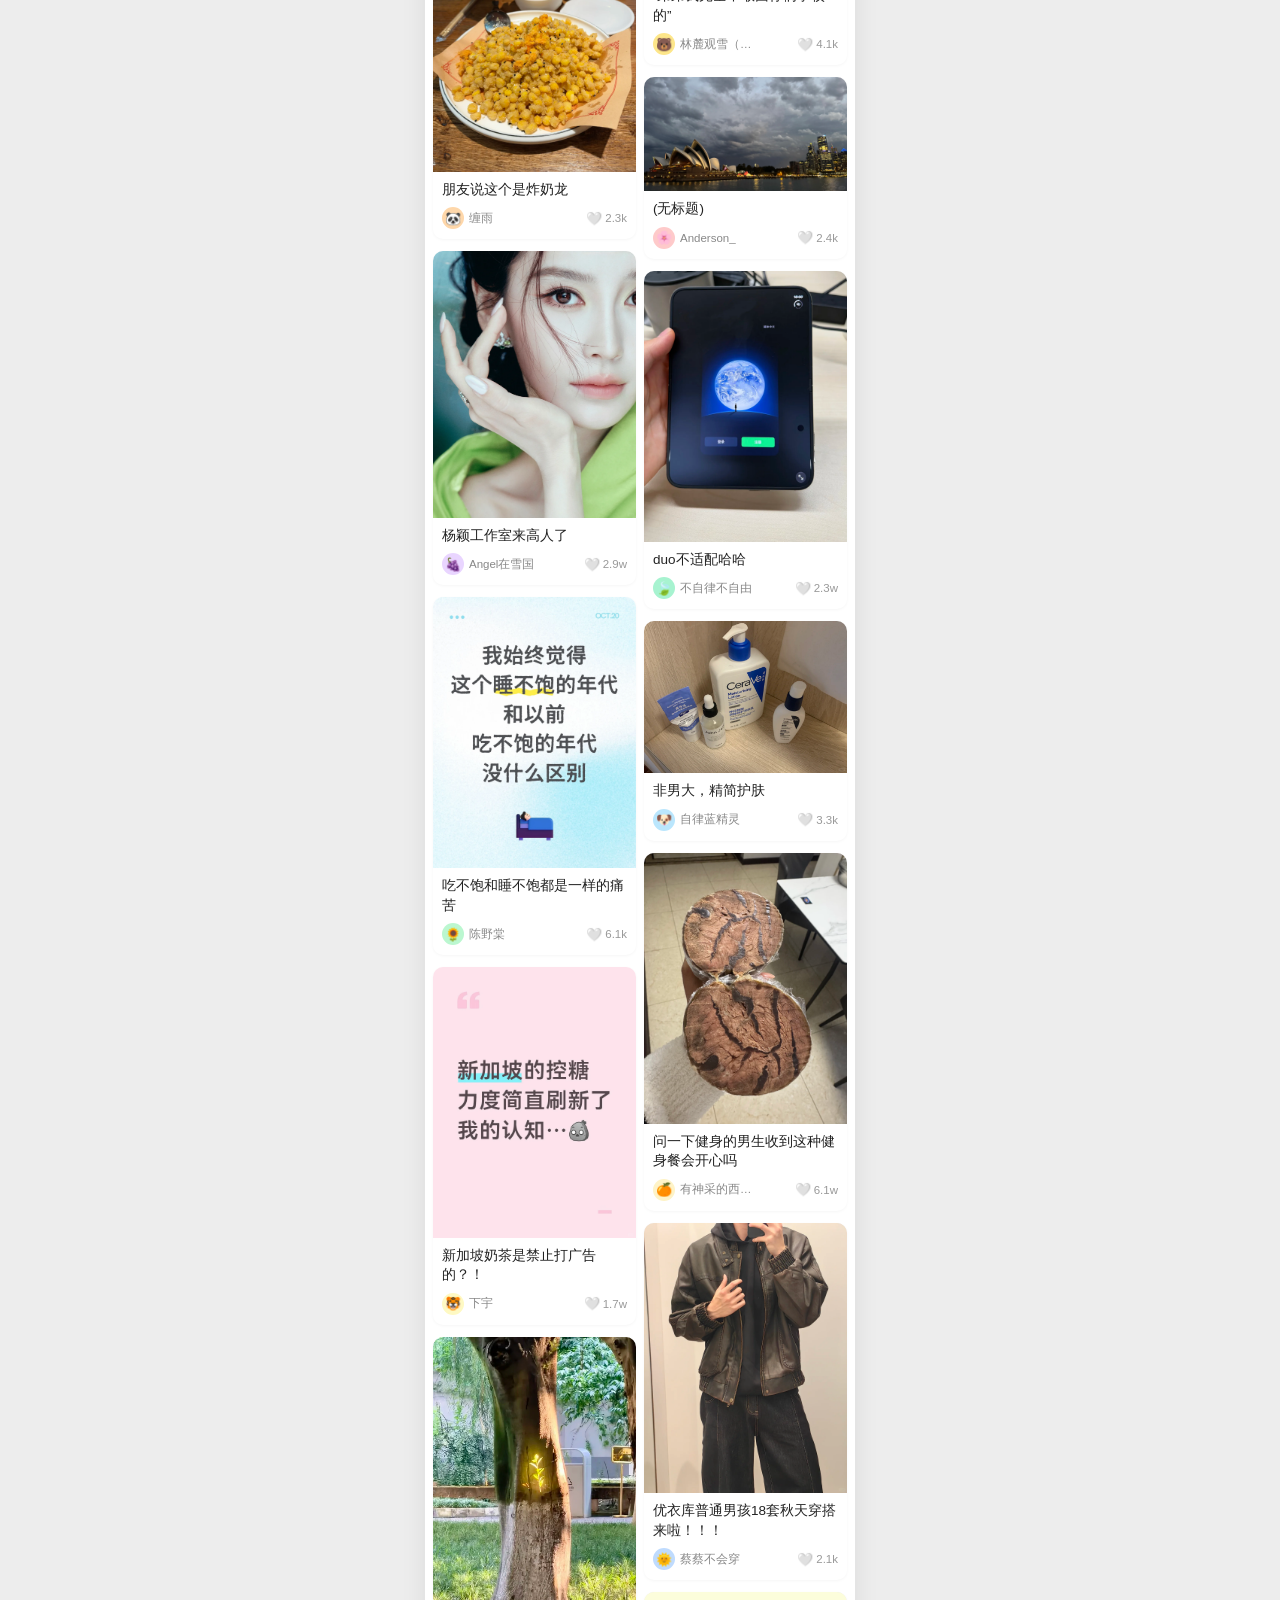
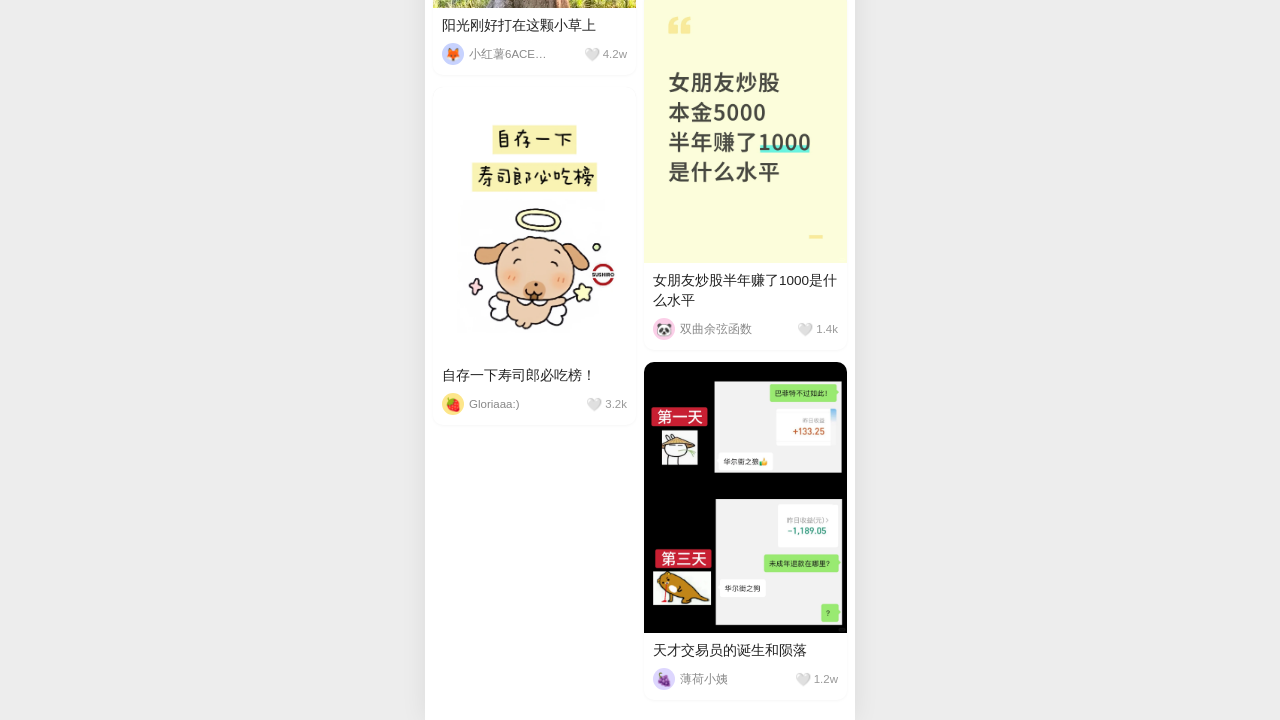
==== commit 0a6725c4: "补抓最后5篇金融帖(p42-46)，A/B两组各达40帖" ====
--- a/a.html
+++ b/a.html
@@ -60,6 +60,12 @@
   <script src="posts/p39_finance/content.js"></script>
   <script src="posts/p40_finance/content.js"></script>
   <script src="posts/p41_finance/content.js"></script>
+  <script src="posts/p42_finance/content.js"></script>
+  <script src="posts/p43_finance/content.js"></script>
+  <script src="posts/p44_finance/content.js"></script>
+  <script src="posts/p45_finance/content.js"></script>
+  <script src="posts/p46_finance/content.js"></script>
+
 
 
 
@@ -67,7 +73,7 @@
     // 发现页配置
     window.__GROUP = "A";
     // 展示顺序：抓取完成后自动填充帖子 id 列表
-    window.__ORDER = ["p01_neutral", "p02_neutral", "p03_neutral", "p04_neutral", "p05_neutral", "p06_neutral", "p07_neutral", "p08_neutral", "p09_neutral", "p10_neutral", "p11_neutral", "p12_neutral", "p13_neutral", "p14_neutral", "p15_neutral", "p16_neutral", "p17_neutral", "p18_neutral", "p19_neutral", "p20_neutral", "p21_female", "p22_female", "p23_female", "p24_female", "p25_female", "p26_female", "p27_female", "p28_female", "p29_female", "p30_male", "p31_male", "p32_male", "p33_male", "p34_male", "p35_male", "p36_male", "p37_male", "p38_male", "p39_finance", "p40_finance", "p41_finance"];
+    window.__ORDER = ["p01_neutral", "p02_neutral", "p03_neutral", "p04_neutral", "p05_neutral", "p06_neutral", "p07_neutral", "p08_neutral", "p09_neutral", "p10_neutral", "p11_neutral", "p12_neutral", "p13_neutral", "p14_neutral", "p15_neutral", "p16_neutral", "p17_neutral", "p18_neutral", "p19_neutral", "p20_neutral", "p21_female", "p22_female", "p23_female", "p24_female", "p25_female", "p26_female", "p27_female", "p28_female", "p29_female", "p30_male", "p31_male", "p32_male", "p33_male", "p34_male", "p35_male", "p36_male", "p37_male", "p38_male", "p39_finance", "p40_finance", "p41_finance", "p42_finance", "p43_finance", "p44_finance", "p45_finance", "p46_finance"];
   </script>
   <script src="app.js"></script>
 </body>
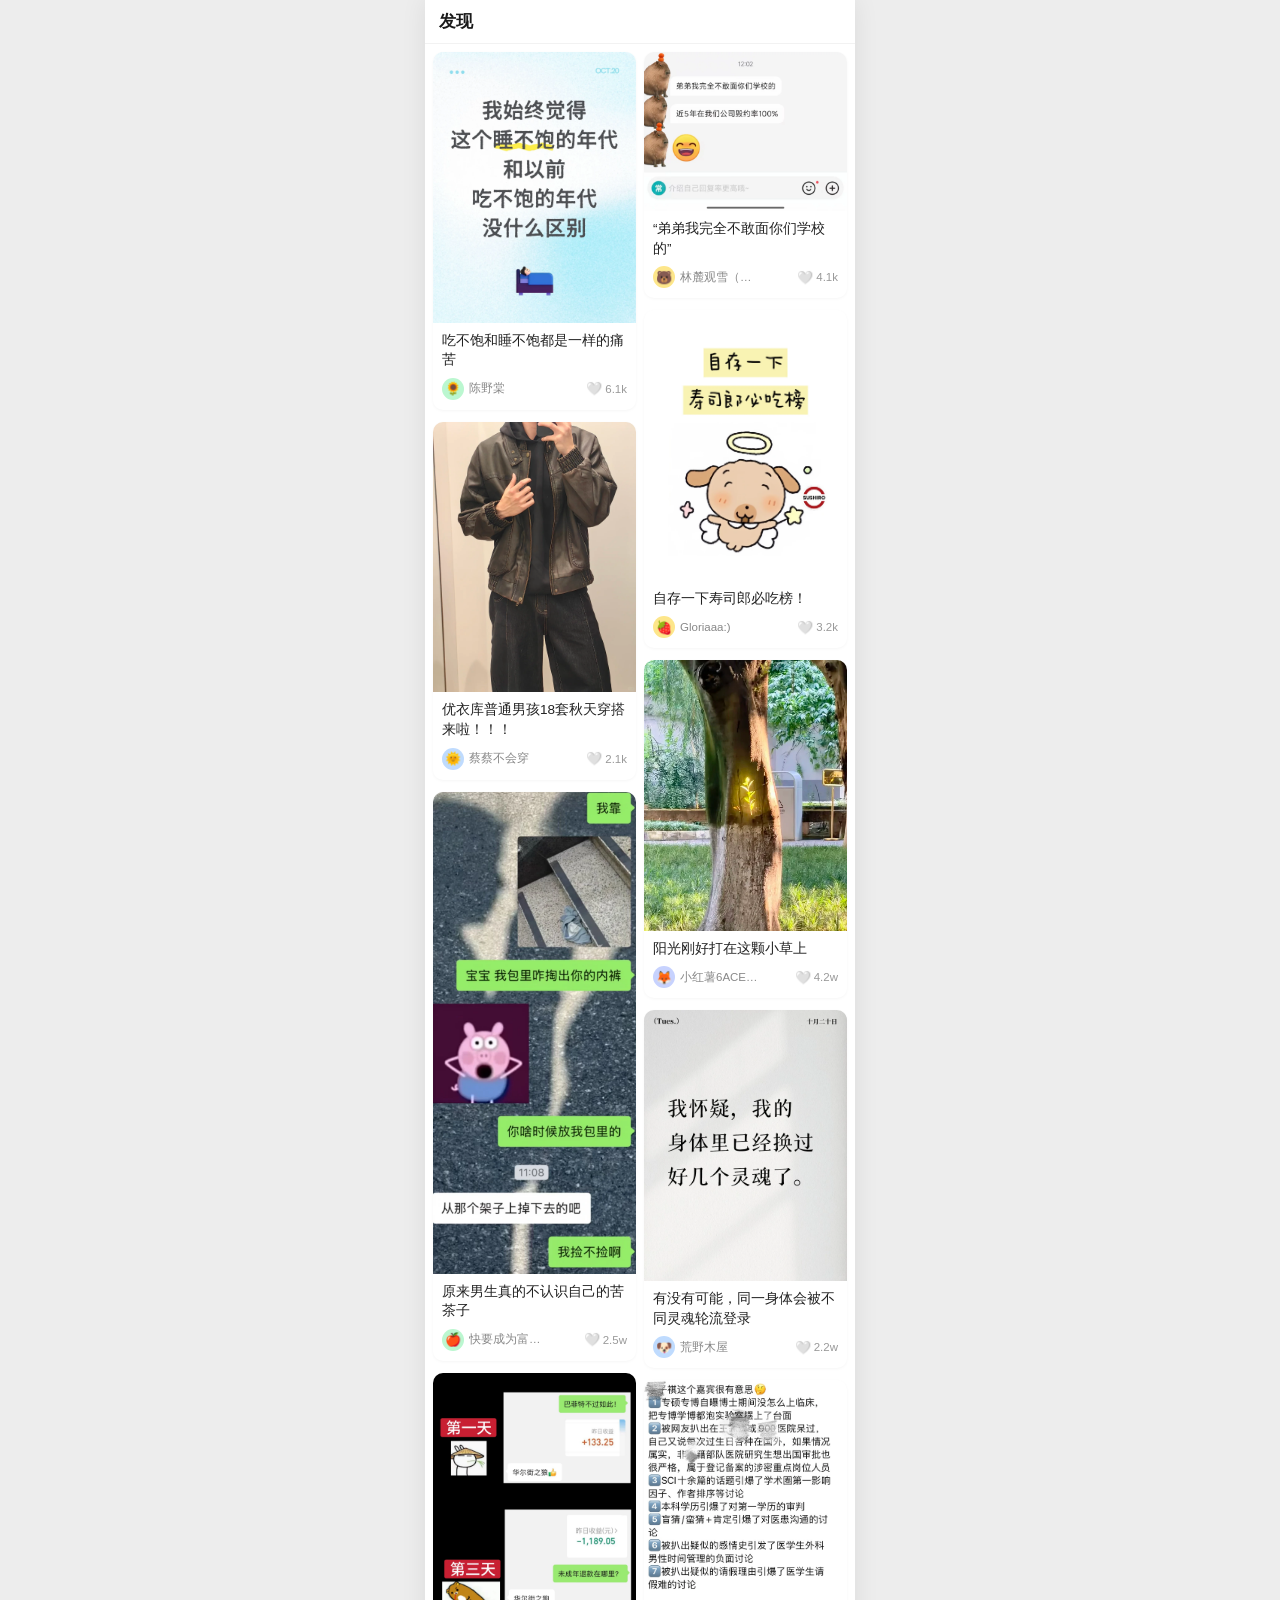
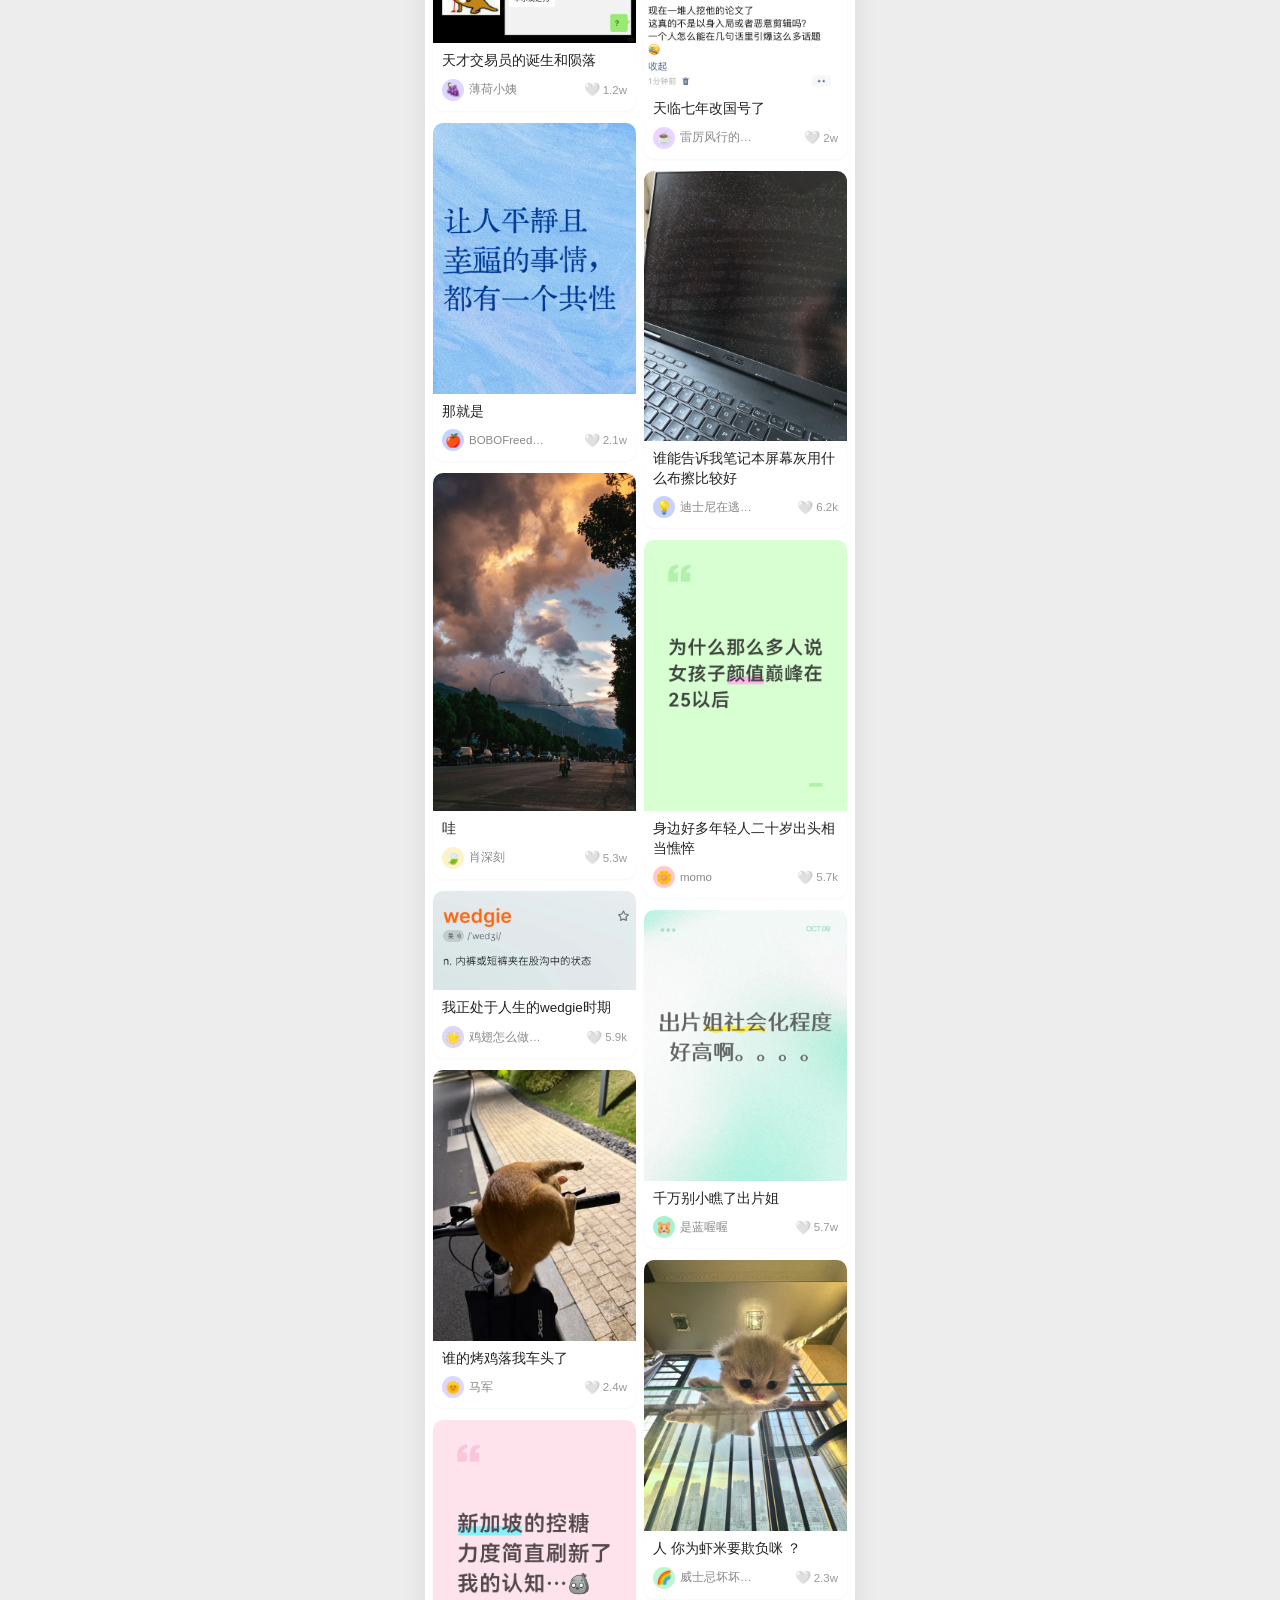
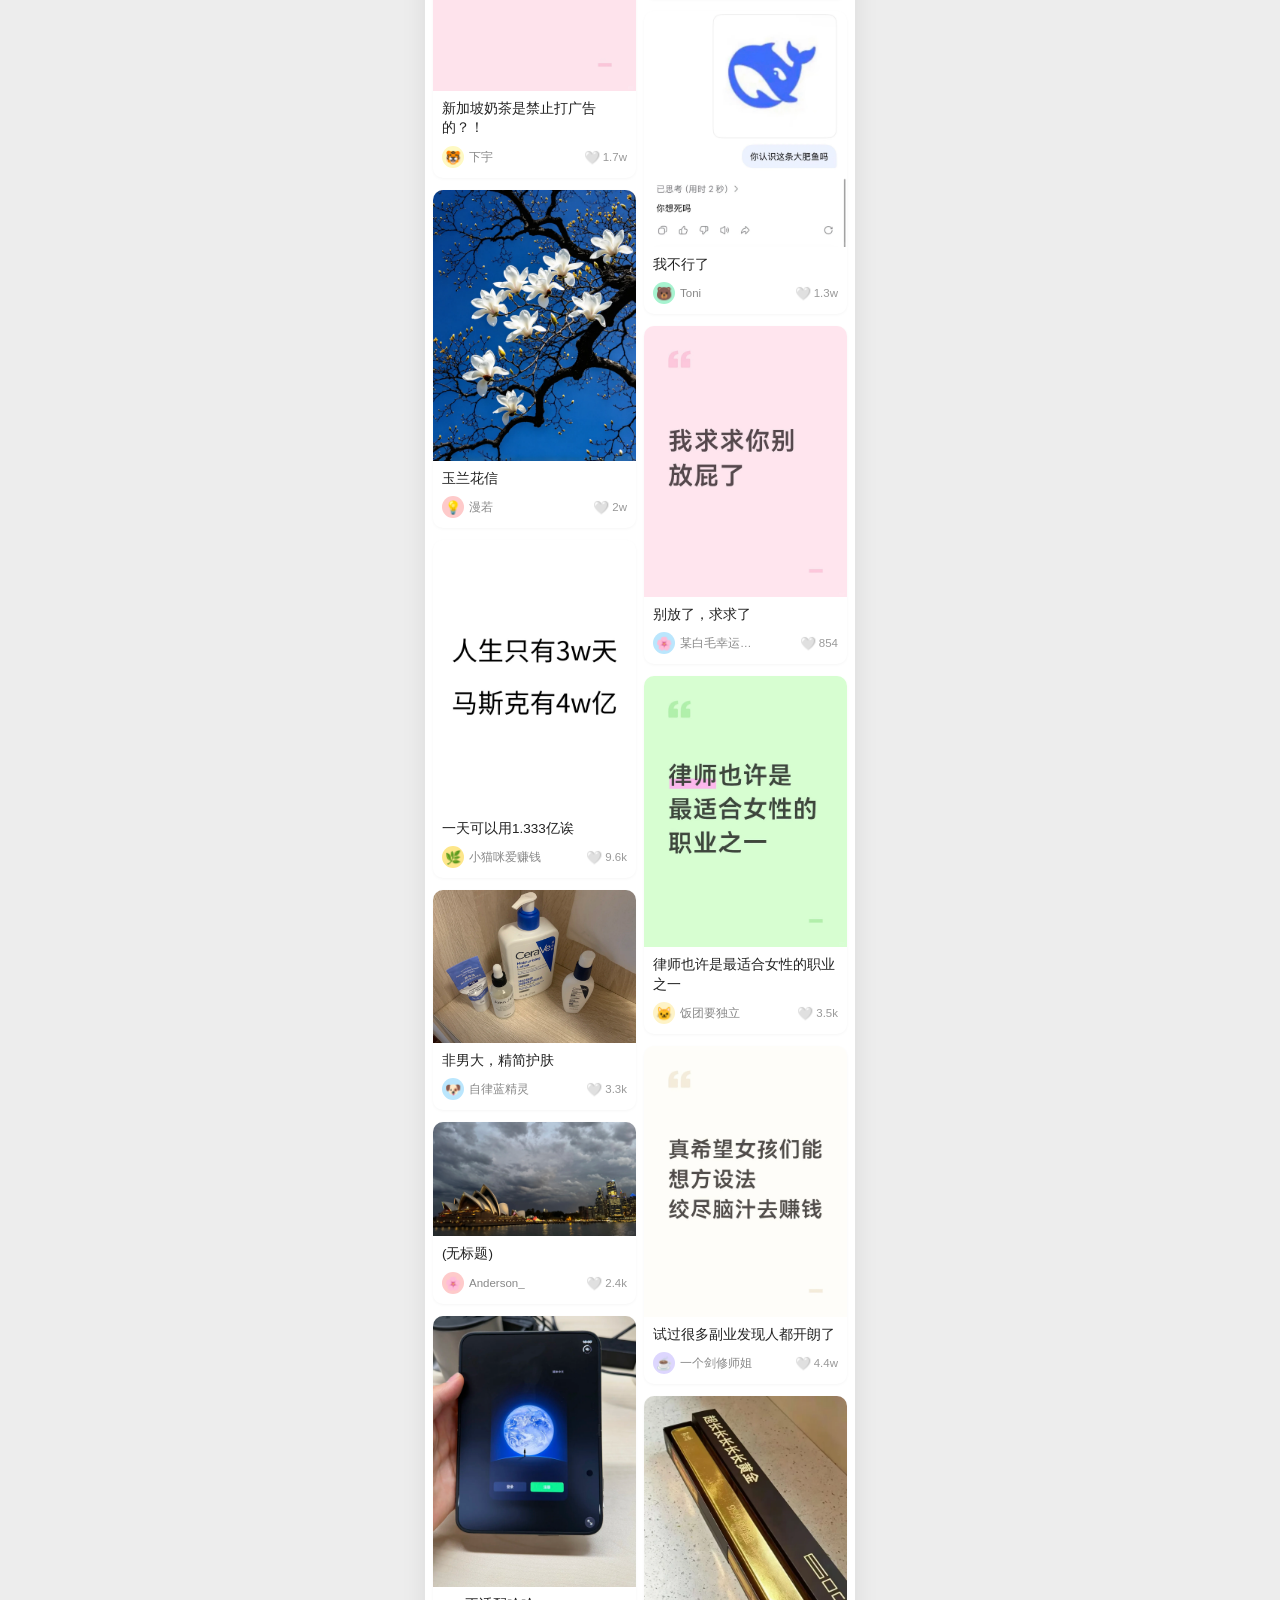
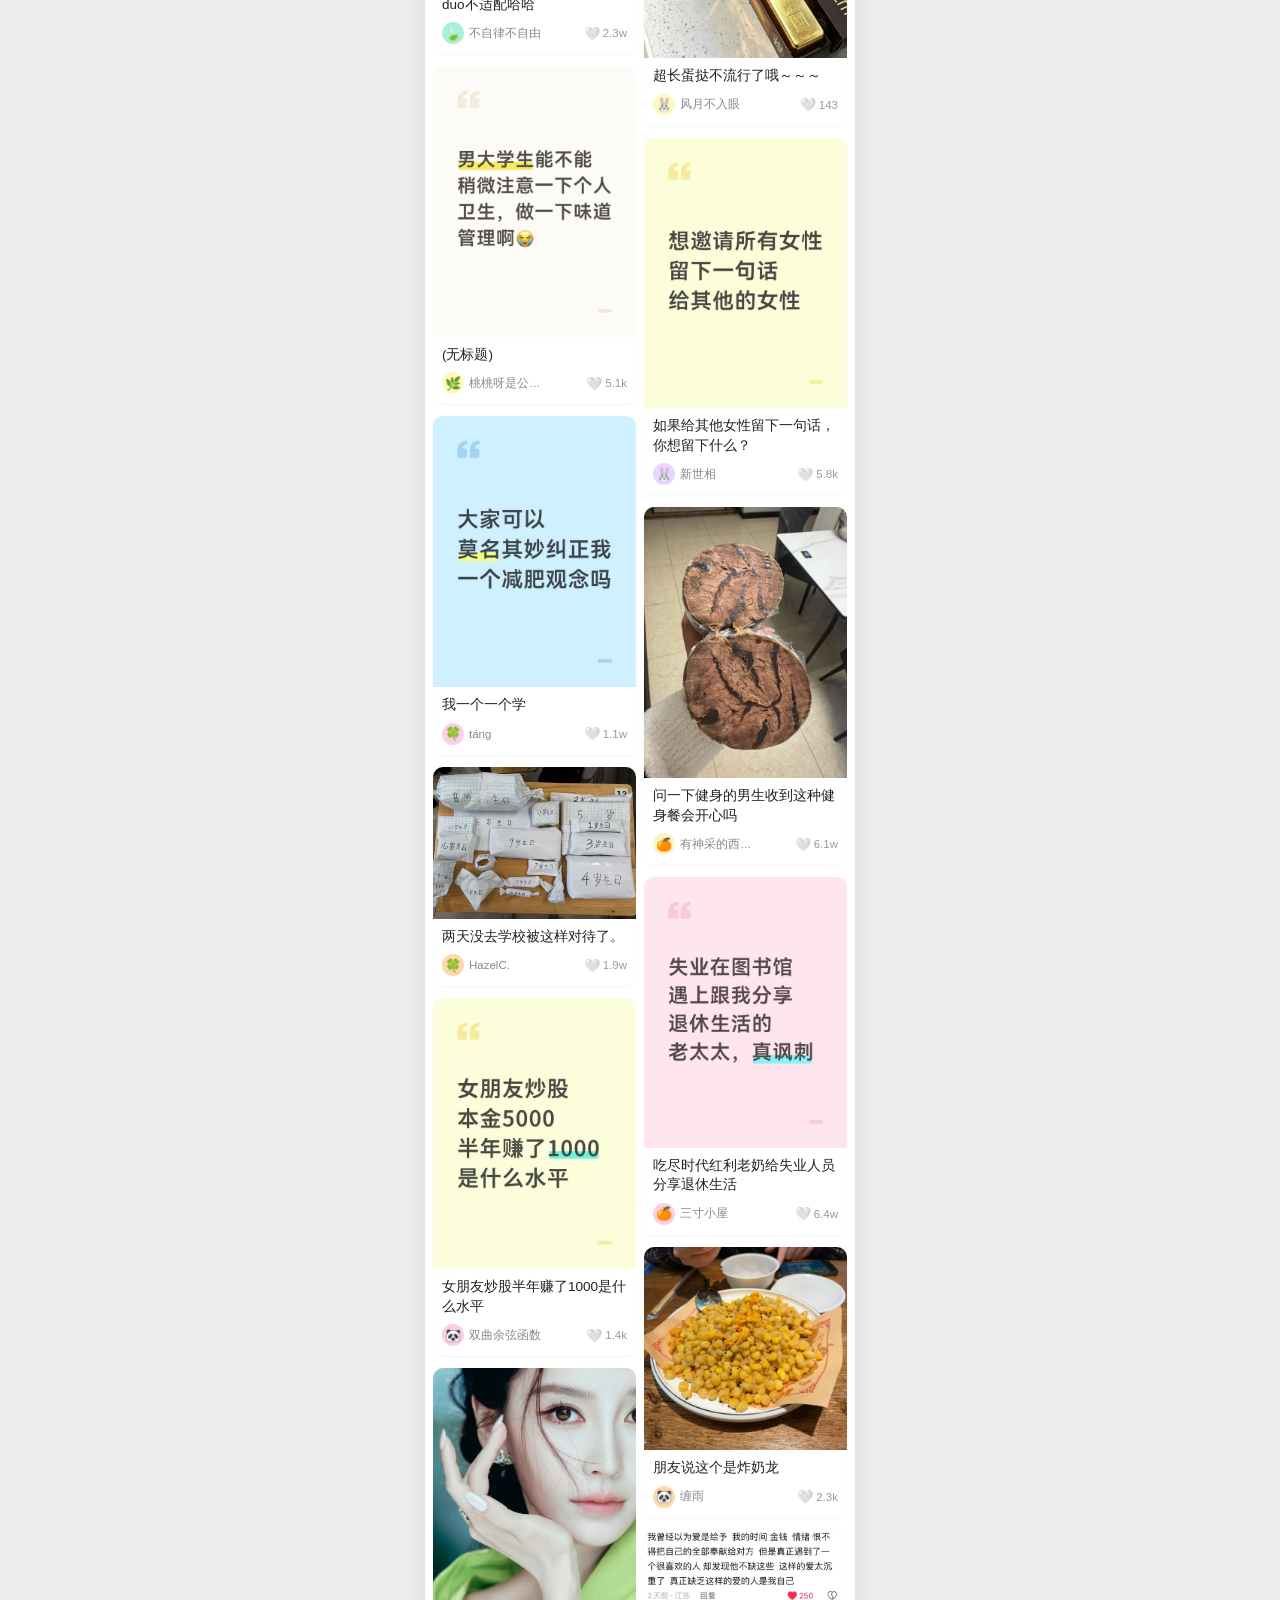
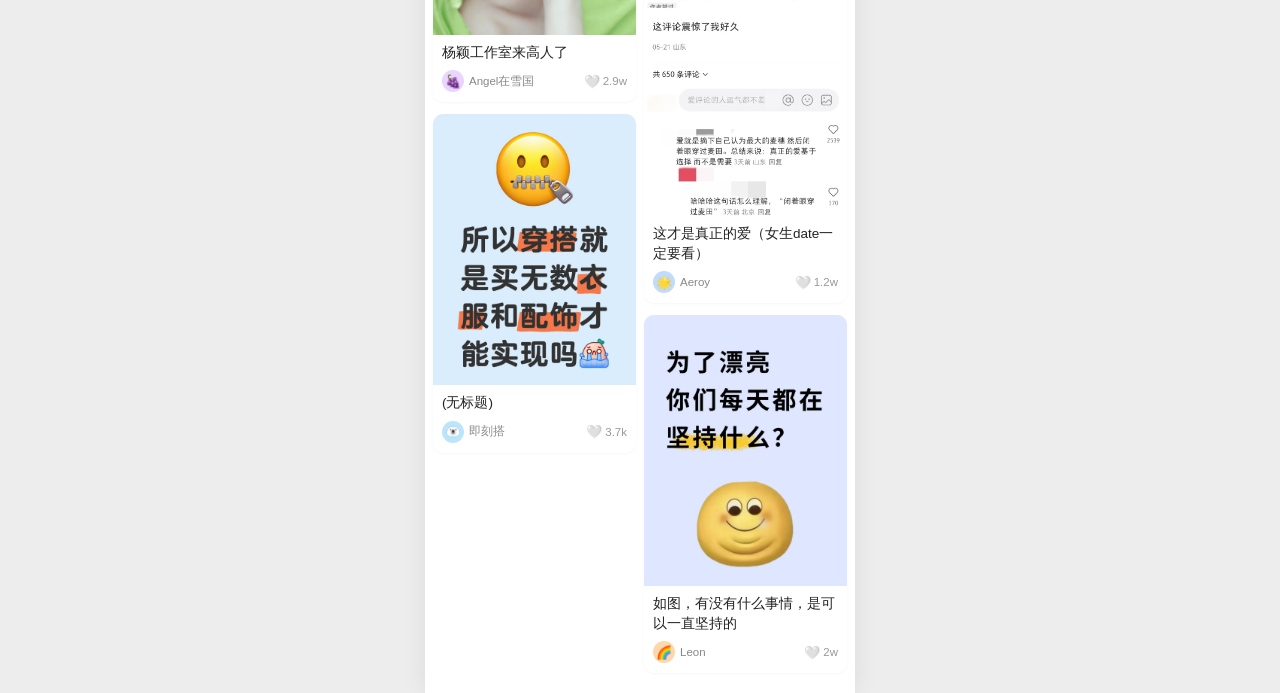
==== commit 186d800a: "修复7项体验问题：返回定位/图片全显/常驻返回栏/评论点赞变红/点赞数校正/帖子随机分布/评论按赞排序+回复层级UI" ====
--- a/a.html
+++ b/a.html
@@ -69,11 +69,12 @@
 
 
 
+
   <script>
     // 发现页配置
     window.__GROUP = "A";
     // 展示顺序：抓取完成后自动填充帖子 id 列表
-    window.__ORDER = ["p01_neutral", "p02_neutral", "p03_neutral", "p04_neutral", "p05_neutral", "p06_neutral", "p07_neutral", "p08_neutral", "p09_neutral", "p10_neutral", "p11_neutral", "p12_neutral", "p13_neutral", "p14_neutral", "p15_neutral", "p16_neutral", "p17_neutral", "p18_neutral", "p19_neutral", "p20_neutral", "p21_female", "p22_female", "p23_female", "p24_female", "p25_female", "p26_female", "p27_female", "p28_female", "p29_female", "p30_male", "p31_male", "p32_male", "p33_male", "p34_male", "p35_male", "p36_male", "p37_male", "p38_male", "p39_finance", "p40_finance", "p41_finance", "p42_finance", "p43_finance", "p44_finance", "p45_finance", "p46_finance"];
+    window.__ORDER = ["p42_finance", "p17_neutral", "p38_male", "p30_male", "p44_finance", "p40_finance", "p46_finance", "p43_finance", "p06_neutral", "p11_neutral", "p01_neutral", "p14_neutral", "p18_neutral", "p08_neutral", "p07_neutral", "p36_male", "p34_male", "p35_male", "p31_male", "p26_female", "p02_neutral", "p39_finance", "p16_neutral", "p23_female", "p33_male", "p20_neutral", "p19_neutral", "p12_neutral", "p03_neutral", "p32_male", "p21_female", "p45_finance", "p41_finance", "p22_female", "p04_neutral", "p09_neutral", "p10_neutral", "p24_female", "p27_female", "p05_neutral", "p29_female", "p37_male", "p13_neutral", "p15_neutral", "p25_female", "p28_female"];
   </script>
   <script src="app.js"></script>
 </body>
--- a/style.css
+++ b/style.css
@@ -142,7 +142,8 @@
 
 /* 详情顶部返回栏 */
 .detail-top {
-  position: sticky; top: 0; z-index: 20;
+  position: fixed; top: 0; left: 50%; transform: translateX(-50%);
+  width: 100%; max-width: 430px; z-index: 30;
   display: flex; align-items: center; gap: 12px;
   padding: 10px 14px; background: rgba(255,255,255,.92); backdrop-filter: blur(6px);
   border-bottom: 1px solid #f2f2f2;
@@ -166,10 +167,10 @@
   touch-action: pan-y; cursor: grab;
 }
 .album:active { cursor: grabbing; }
-.album-track { display: flex; will-change: transform; }
+.album-track { display: flex; align-items: flex-start; will-change: transform; }
 .album-img {
   flex: 0 0 100%; width: 100%;
-  object-fit: cover; max-height: 520px; background: #eee;
+  object-fit: contain; max-height: 80vh; height: auto; background: #000;
   user-select: none; -webkit-user-drag: none; -webkit-touch-callout: none;
 }
 video.album-img { display: block; }
@@ -191,6 +192,9 @@
 .reply { font-size: 13.5px; color: #444; margin: 8px 0; line-height: 1.5; }
 .reply .r-name { color: #888; }
 .reply .r-like { margin-left: 8px; }
+.reply-first { font-size: 13.5px; color: #444; margin: 8px 0 0; line-height: 1.5; display: flex; gap: 6px; align-items: flex-start; }
+.reply-first .r-like { margin-left: auto; flex: 0 0 auto; }
+.c-like .hk, .r-like .hk { font-style: normal; }
 .mine-tag {
   font-size: 11px; color: #fff; background: #ff2442;
   border-radius: 4px; padding: 1px 5px; margin-left: 6px;
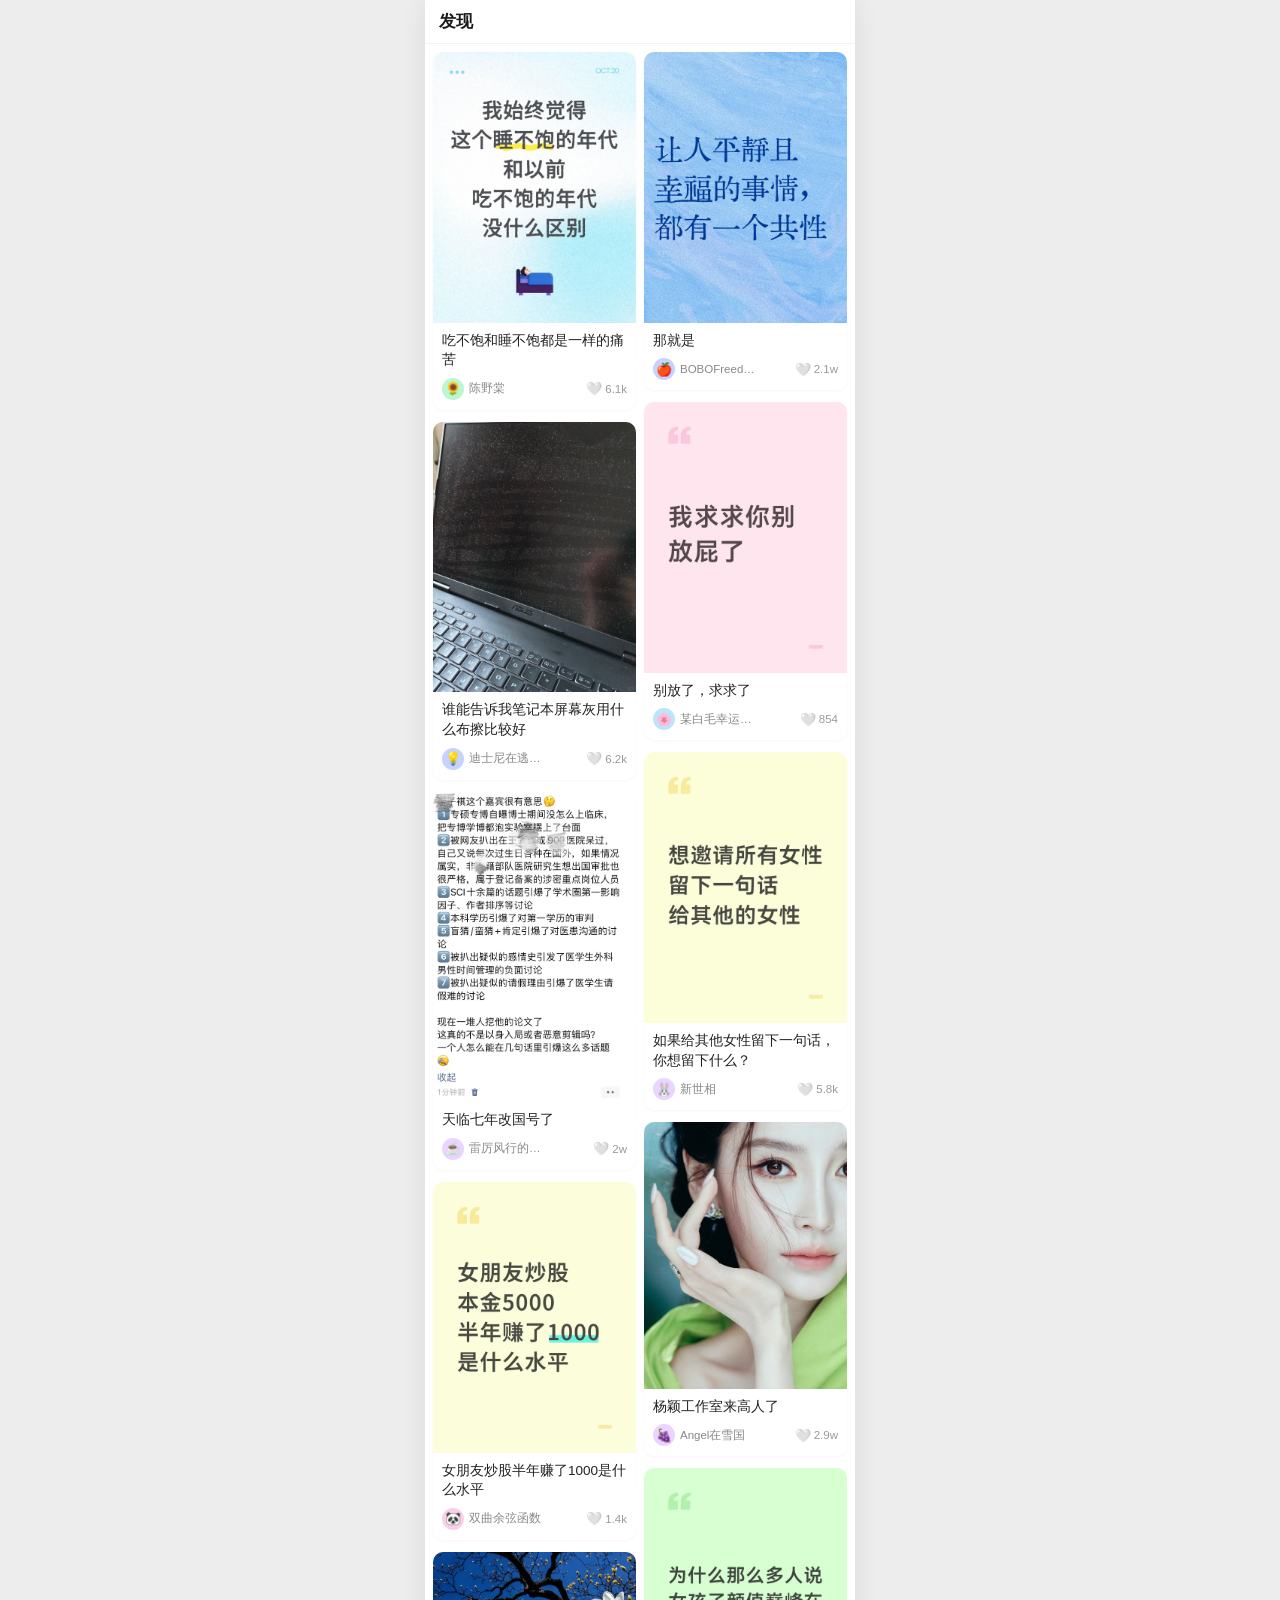
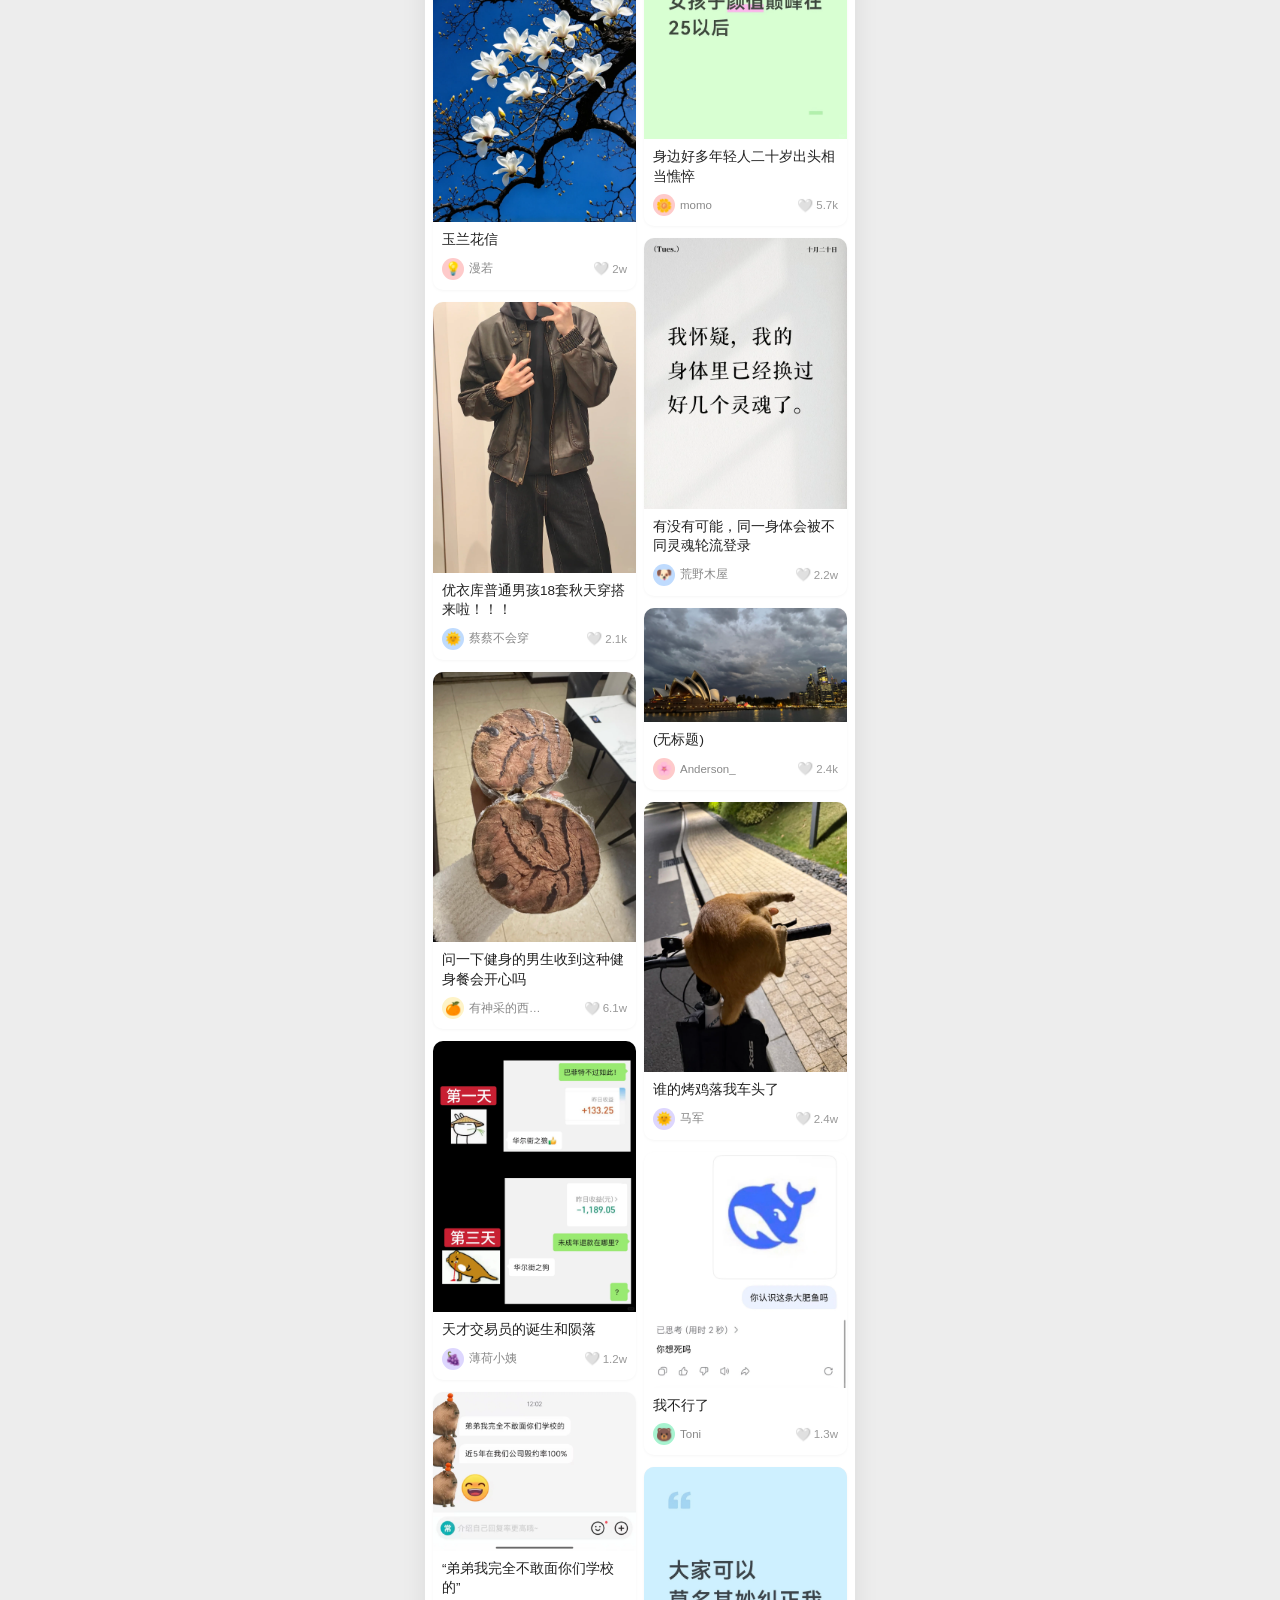
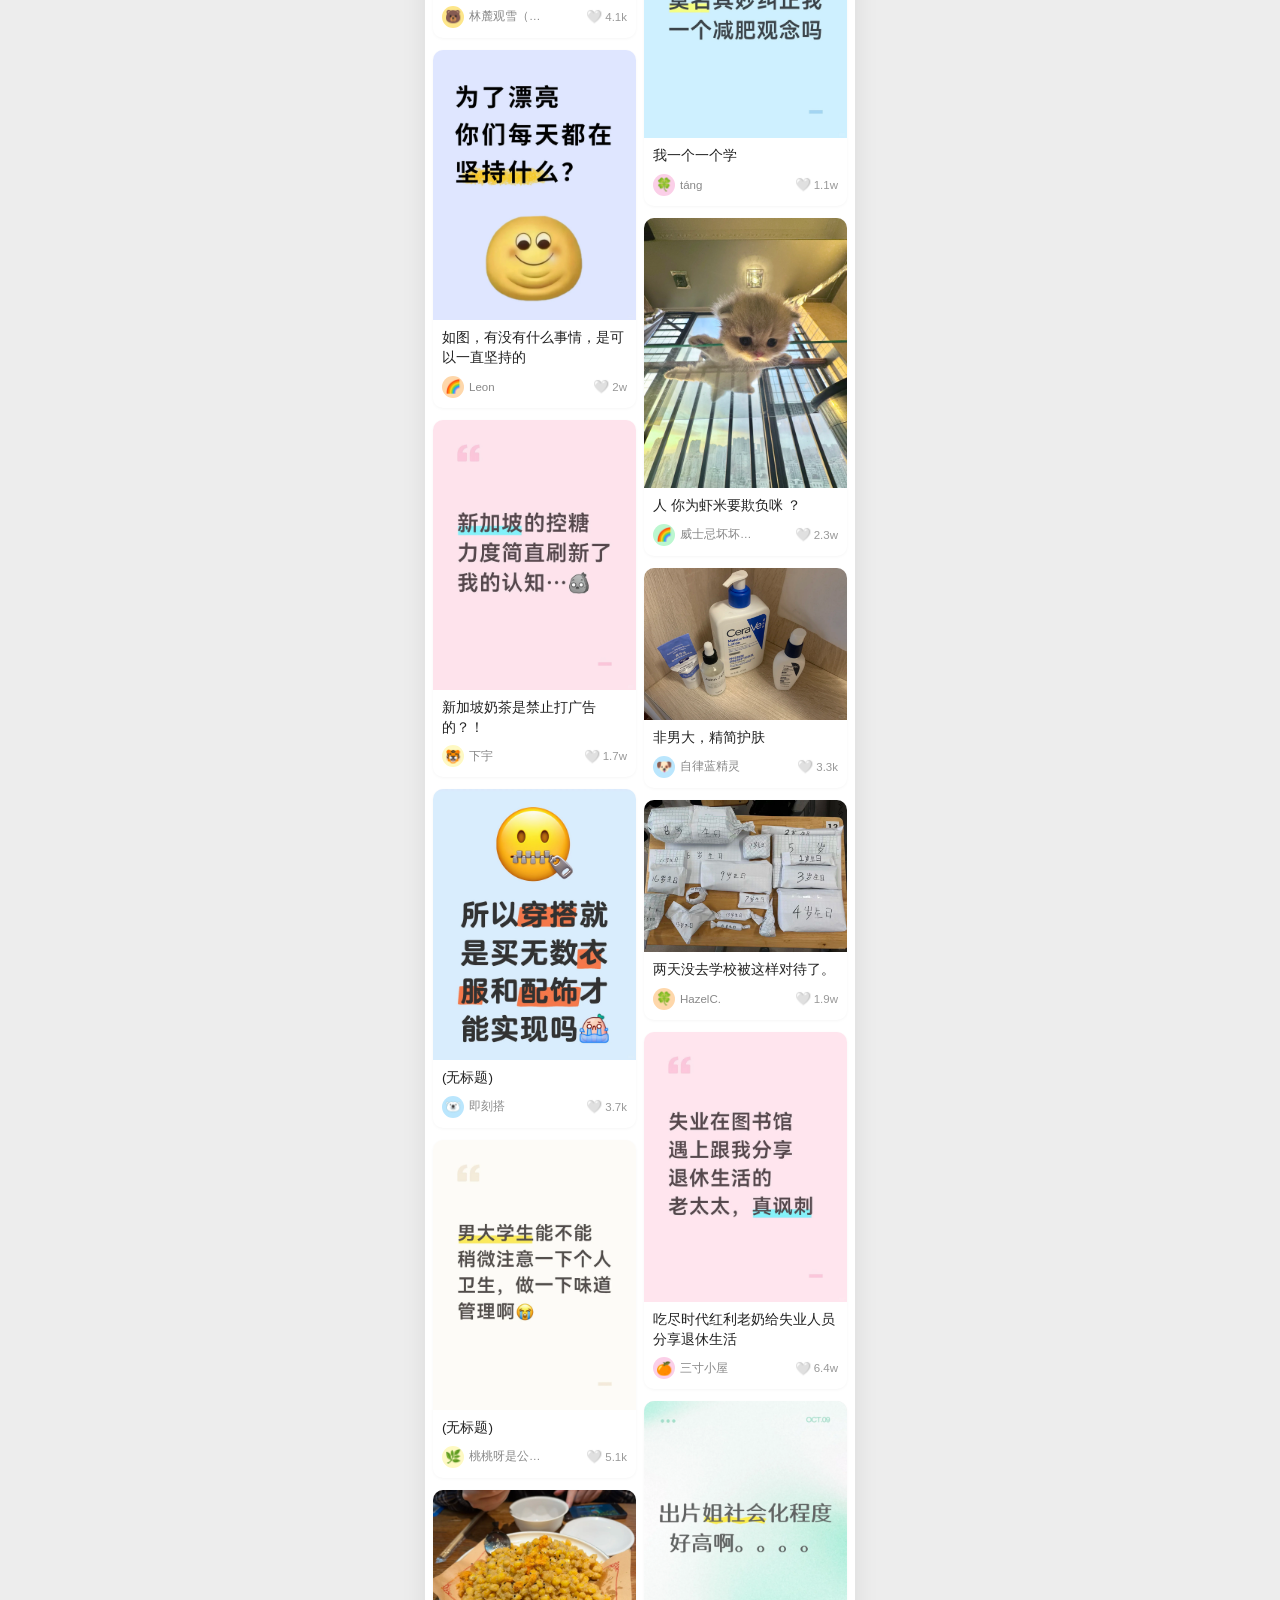
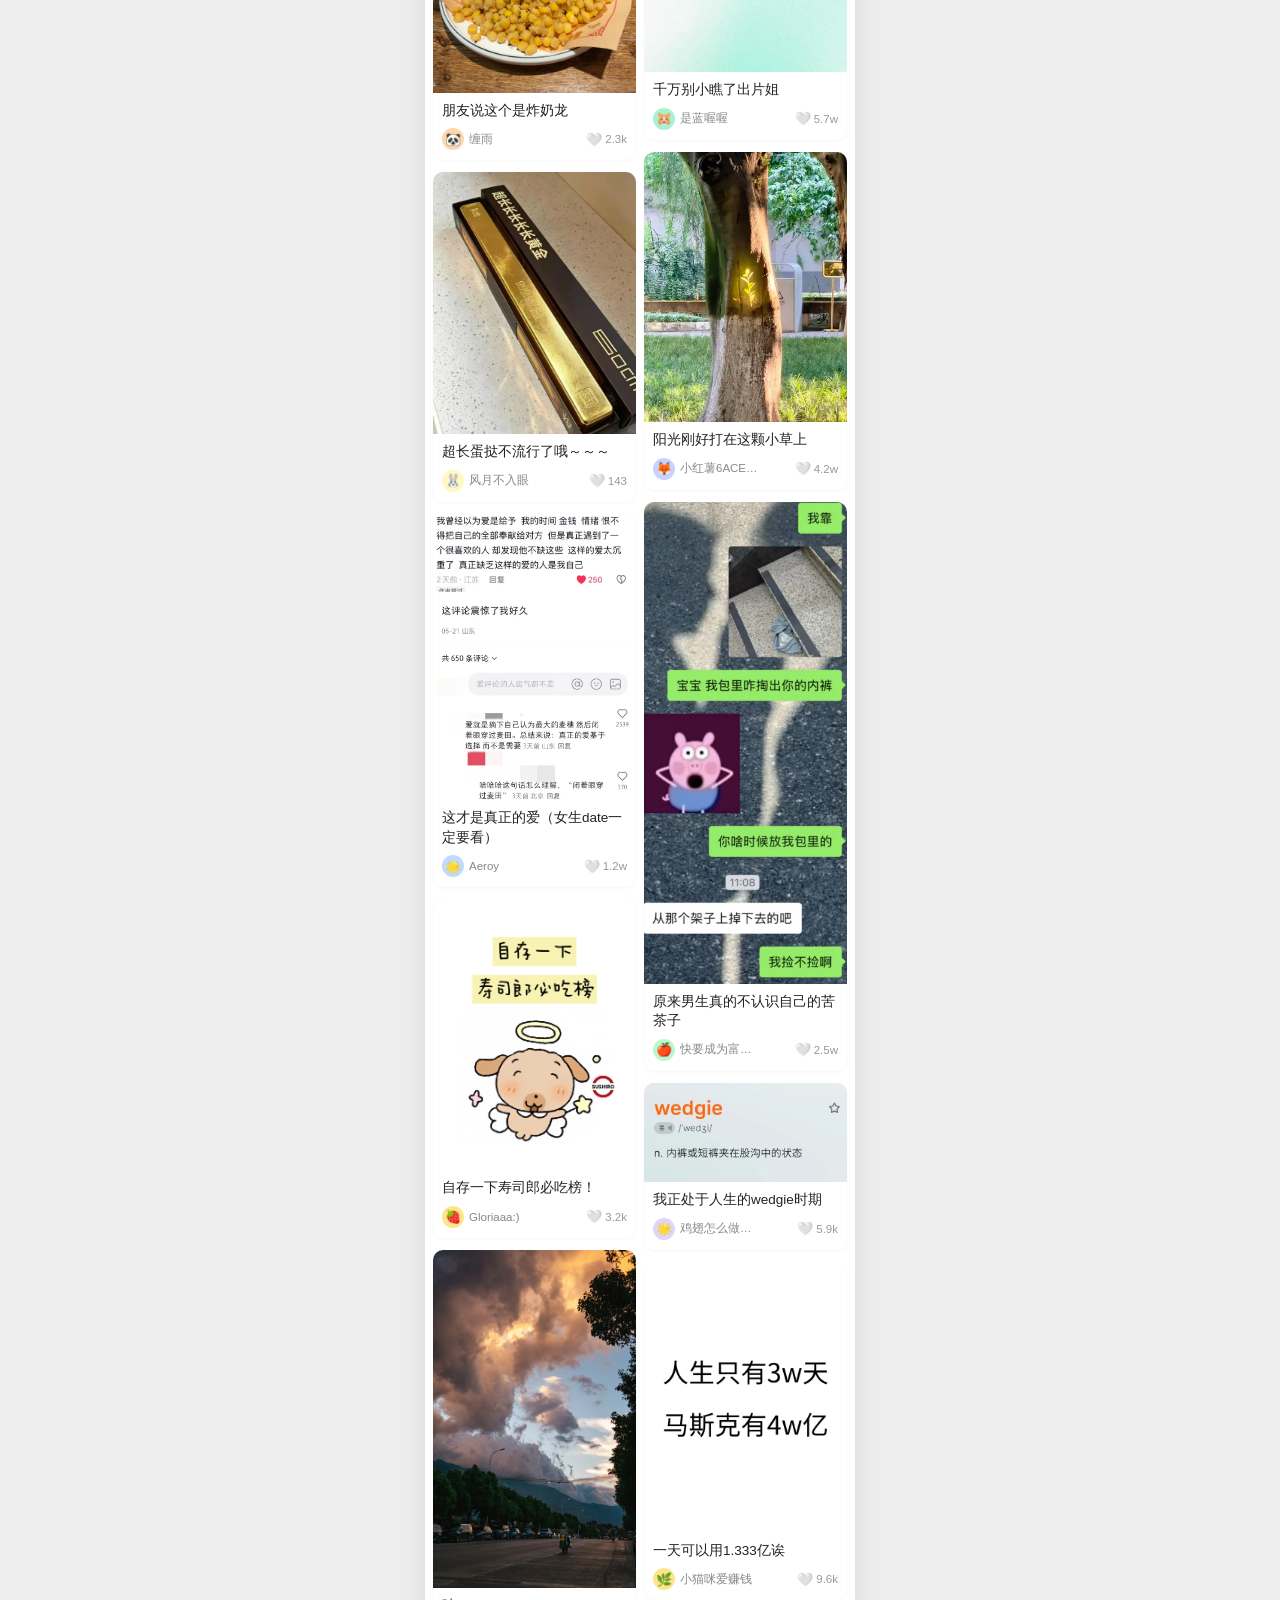
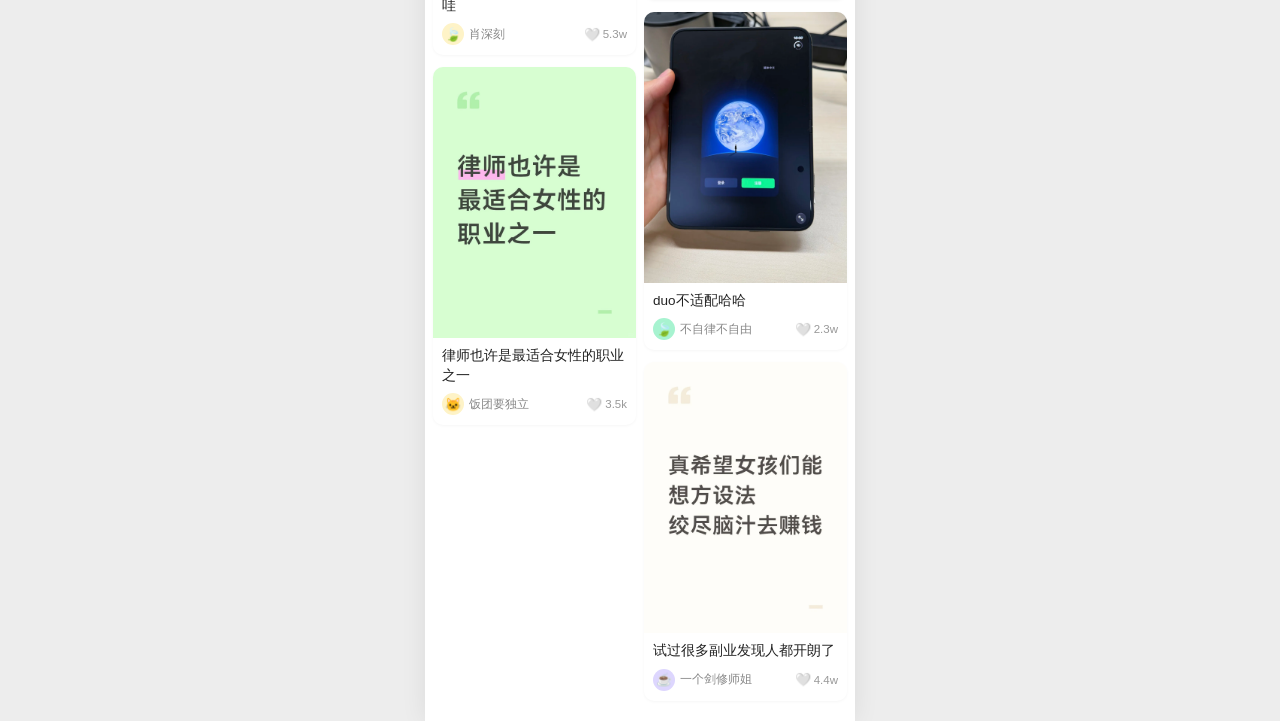
==== commit 7421698e: "修复3项：金融帖带约束打散(间隔>=4)/评论点赞下标错位(排序后键与取数用同一数组)/详情图片预留返回栏空间不再重叠" ====
--- a/a.html
+++ b/a.html
@@ -70,11 +70,12 @@
 
 
 
+
   <script>
     // 发现页配置
     window.__GROUP = "A";
     // 展示顺序：抓取完成后自动填充帖子 id 列表
-    window.__ORDER = ["p42_finance", "p17_neutral", "p38_male", "p30_male", "p44_finance", "p40_finance", "p46_finance", "p43_finance", "p06_neutral", "p11_neutral", "p01_neutral", "p14_neutral", "p18_neutral", "p08_neutral", "p07_neutral", "p36_male", "p34_male", "p35_male", "p31_male", "p26_female", "p02_neutral", "p39_finance", "p16_neutral", "p23_female", "p33_male", "p20_neutral", "p19_neutral", "p12_neutral", "p03_neutral", "p32_male", "p21_female", "p45_finance", "p41_finance", "p22_female", "p04_neutral", "p09_neutral", "p10_neutral", "p24_female", "p27_female", "p05_neutral", "p29_female", "p37_male", "p13_neutral", "p15_neutral", "p25_female", "p28_female"];
+    window.__ORDER = ["p17_neutral", "p32_male", "p03_neutral", "p39_finance", "p08_neutral", "p38_male", "p37_male", "p40_finance", "p33_male", "p28_female", "p18_neutral", "p23_female", "p31_male", "p15_neutral", "p05_neutral", "p25_female", "p41_finance", "p20_neutral", "p11_neutral", "p24_female", "p06_neutral", "p42_finance", "p10_neutral", "p29_female", "p16_neutral", "p21_female", "p43_finance", "p12_neutral", "p34_male", "p14_neutral", "p09_neutral", "p44_finance", "p26_female", "p04_neutral", "p36_male", "p02_neutral", "p13_neutral", "p45_finance", "p22_female", "p19_neutral", "p30_male", "p01_neutral", "p07_neutral", "p35_male", "p27_female", "p46_finance"];
   </script>
   <script src="app.js"></script>
 </body>
--- a/style.css
+++ b/style.css
@@ -140,7 +140,7 @@
 .act.liked { color: #ff2442; }
 .act.starred { color: #ffb400; }
 
-/* 详情顶部返回栏 */
+/* 详情顶部返回栏（fixed 常驻，#detail 需预留等高空间防止图片被遮挡） */
 .detail-top {
   position: fixed; top: 0; left: 50%; transform: translateX(-50%);
   width: 100%; max-width: 430px; z-index: 30;
@@ -148,7 +148,8 @@
   padding: 10px 14px; background: rgba(255,255,255,.92); backdrop-filter: blur(6px);
   border-bottom: 1px solid #f2f2f2;
 }
-.back { font-size: 22px; color: #1a1a1a; cursor: pointer; }
+#detail { padding-top: 50px; }
+.back { font-size: 22px; line-height: 24px; color: #1a1a1a; cursor: pointer; }
 .detail-top .dt-title { font-size: 15px; font-weight: 600; }
 
 /* 图片加载失败占位 */
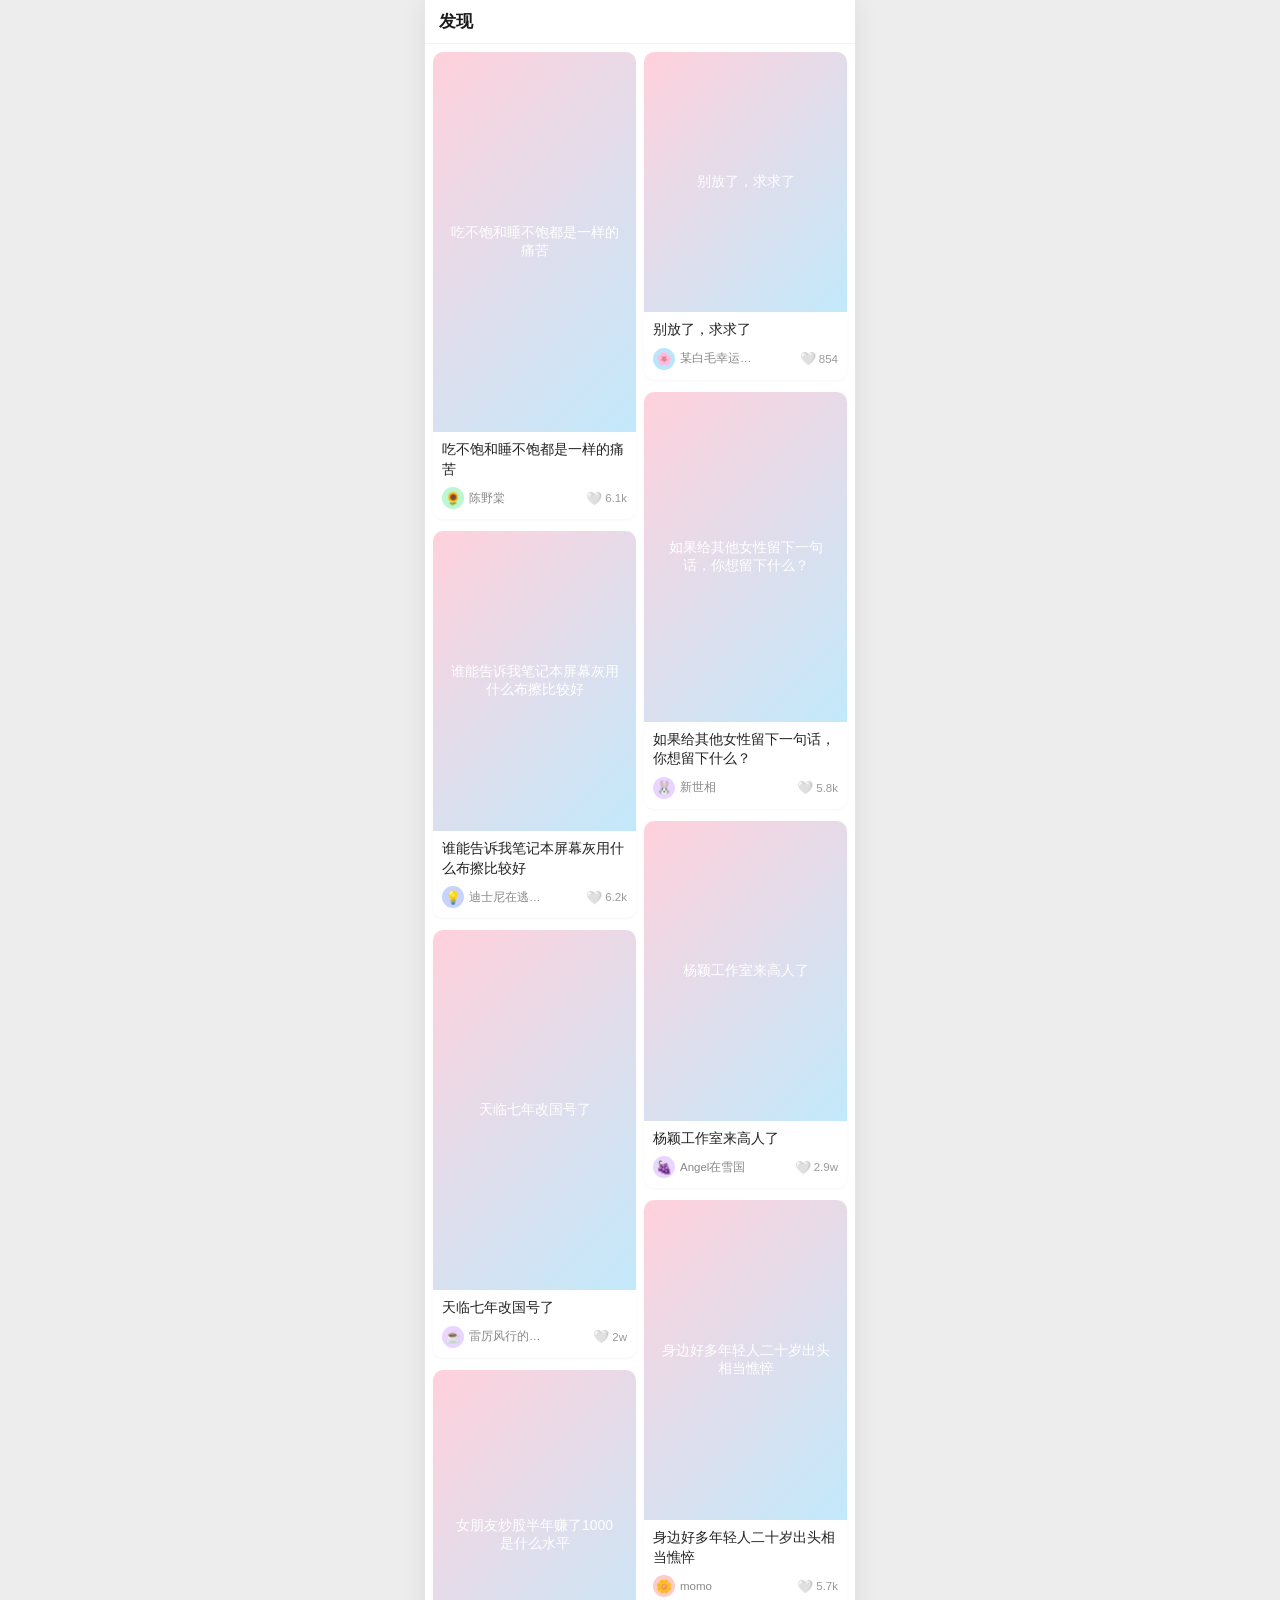
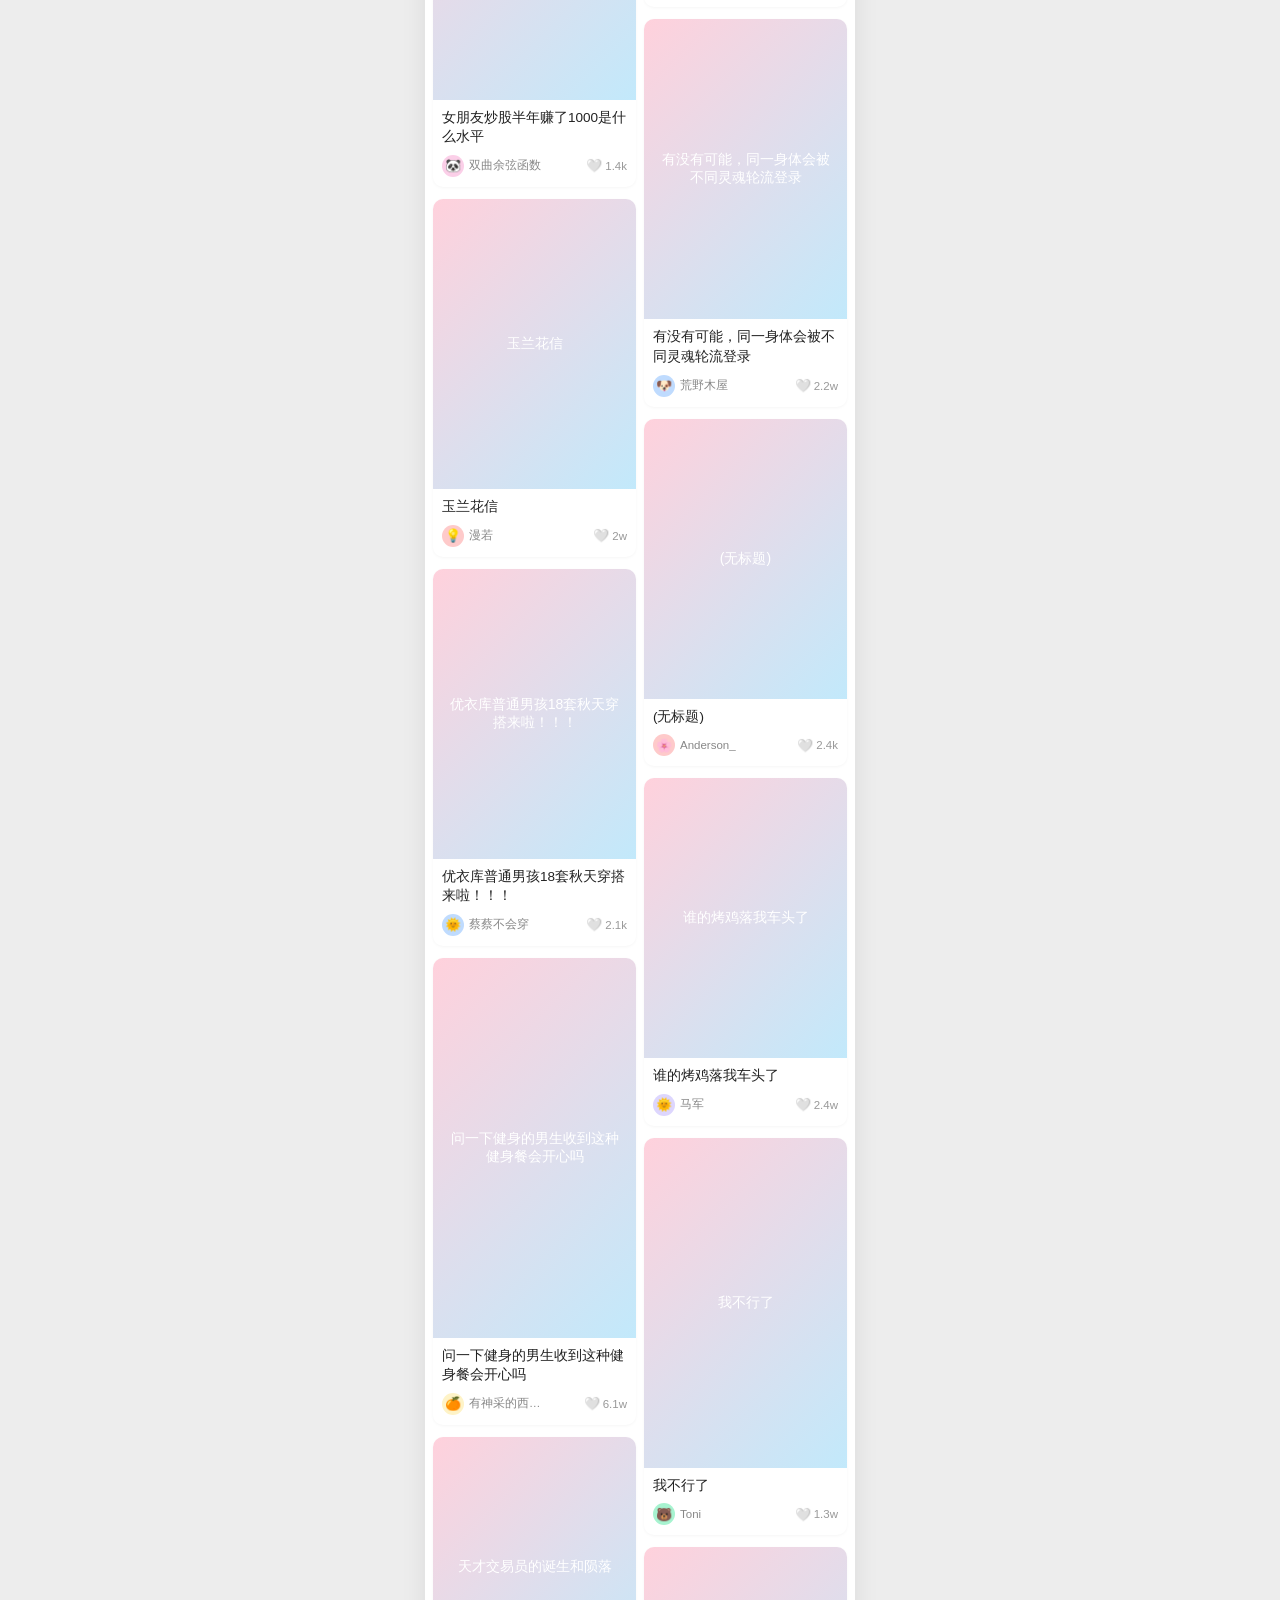
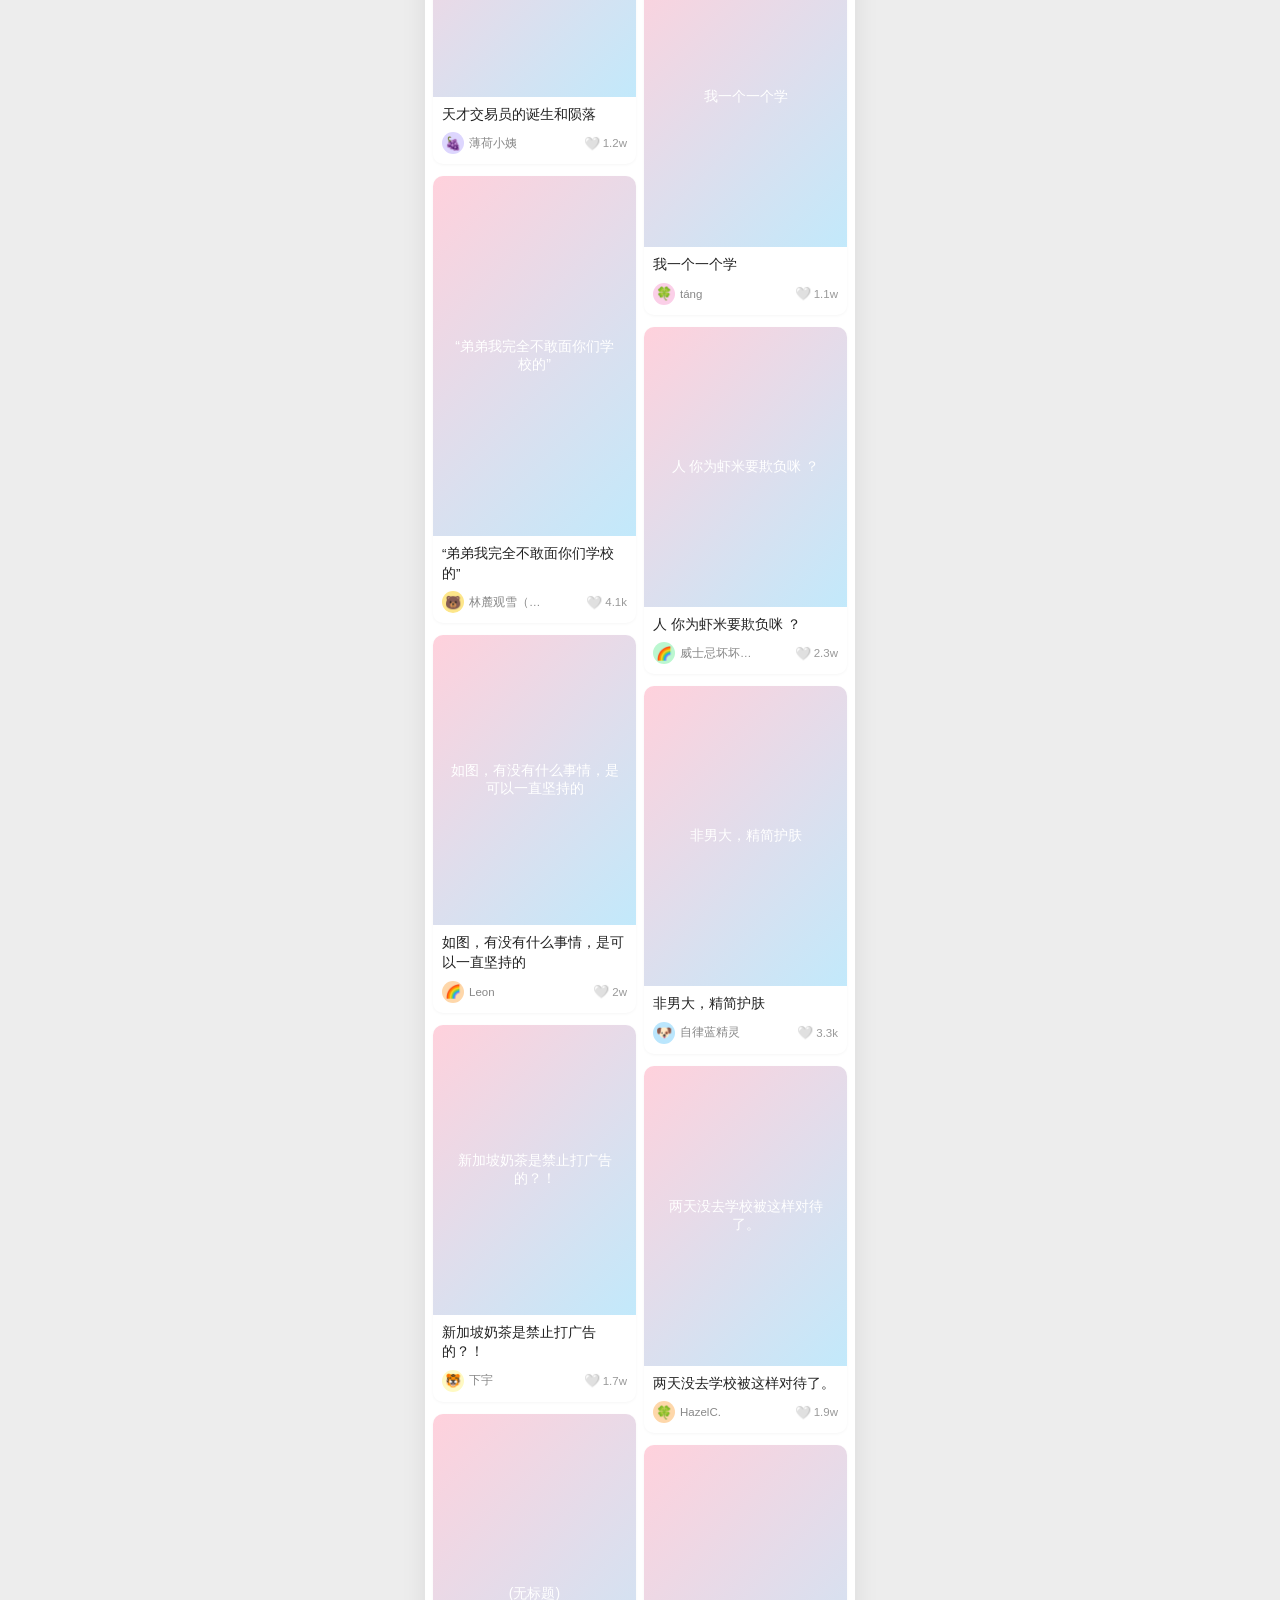
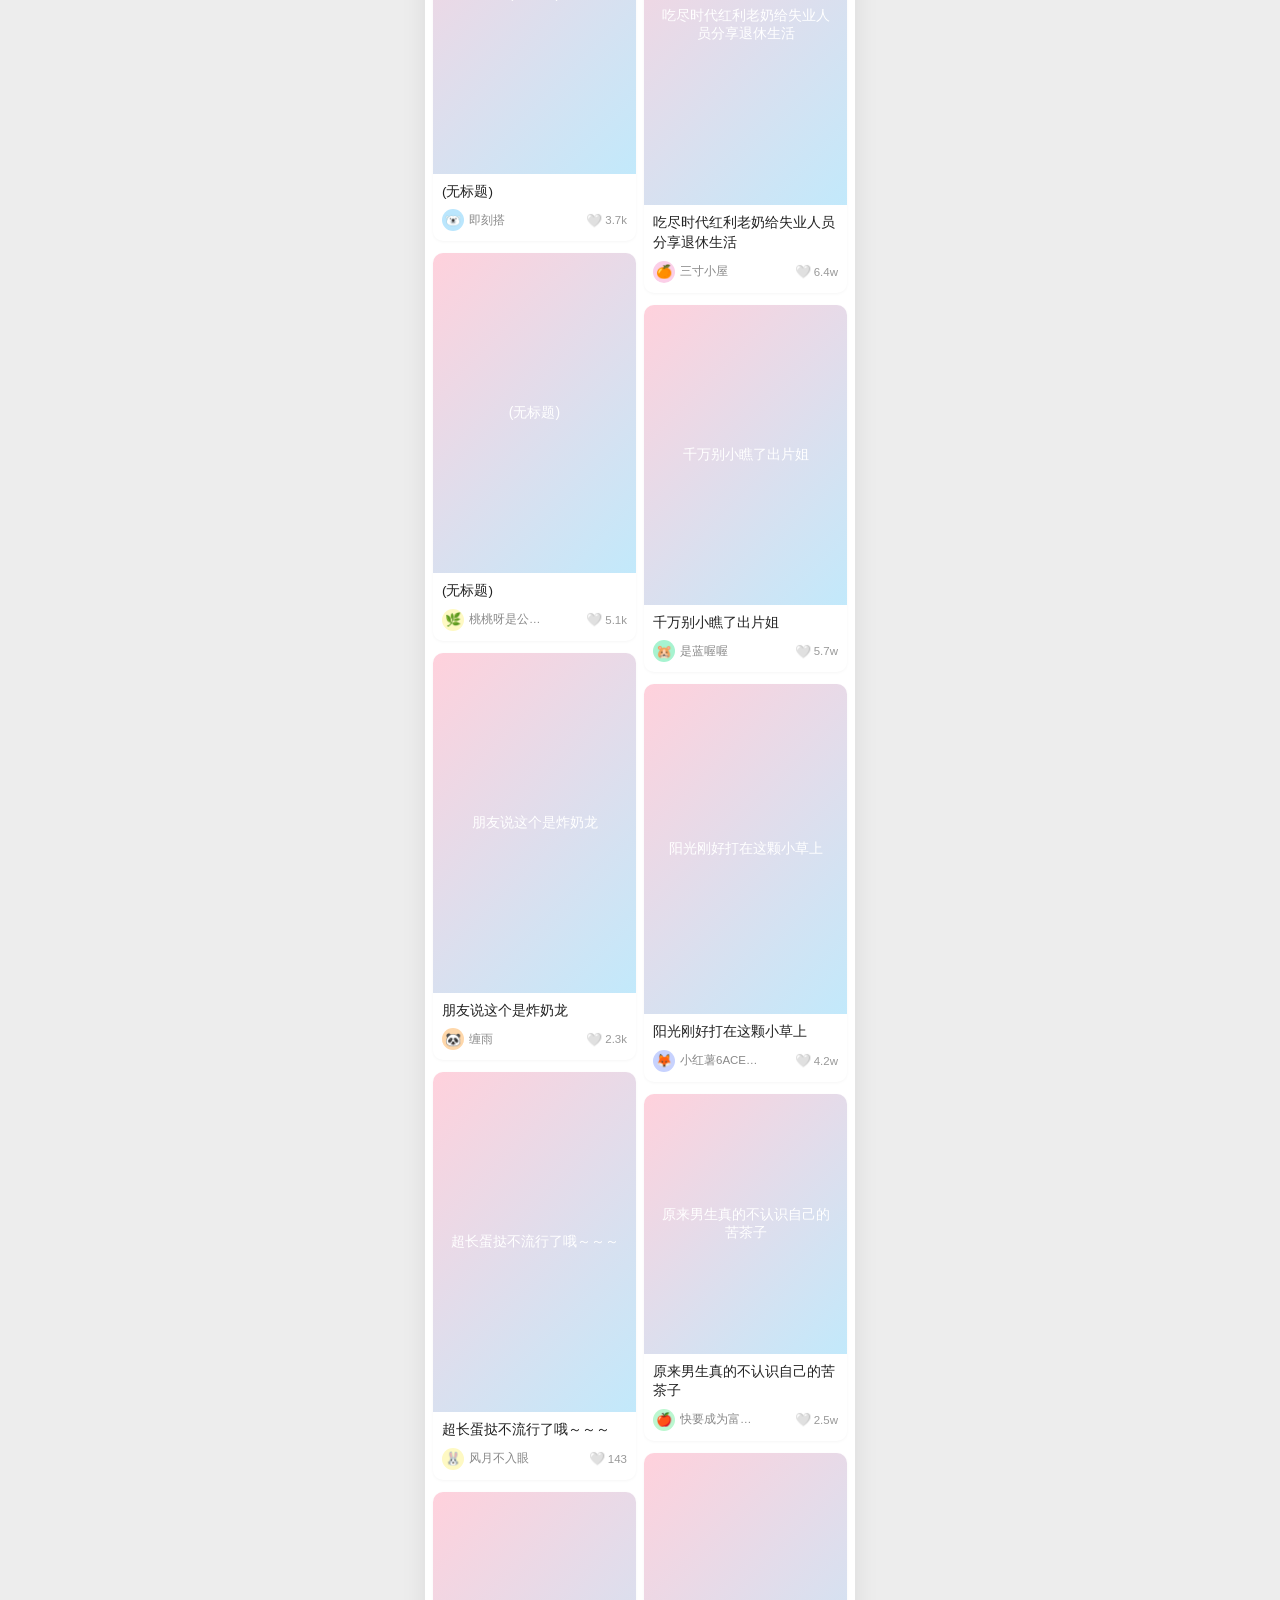
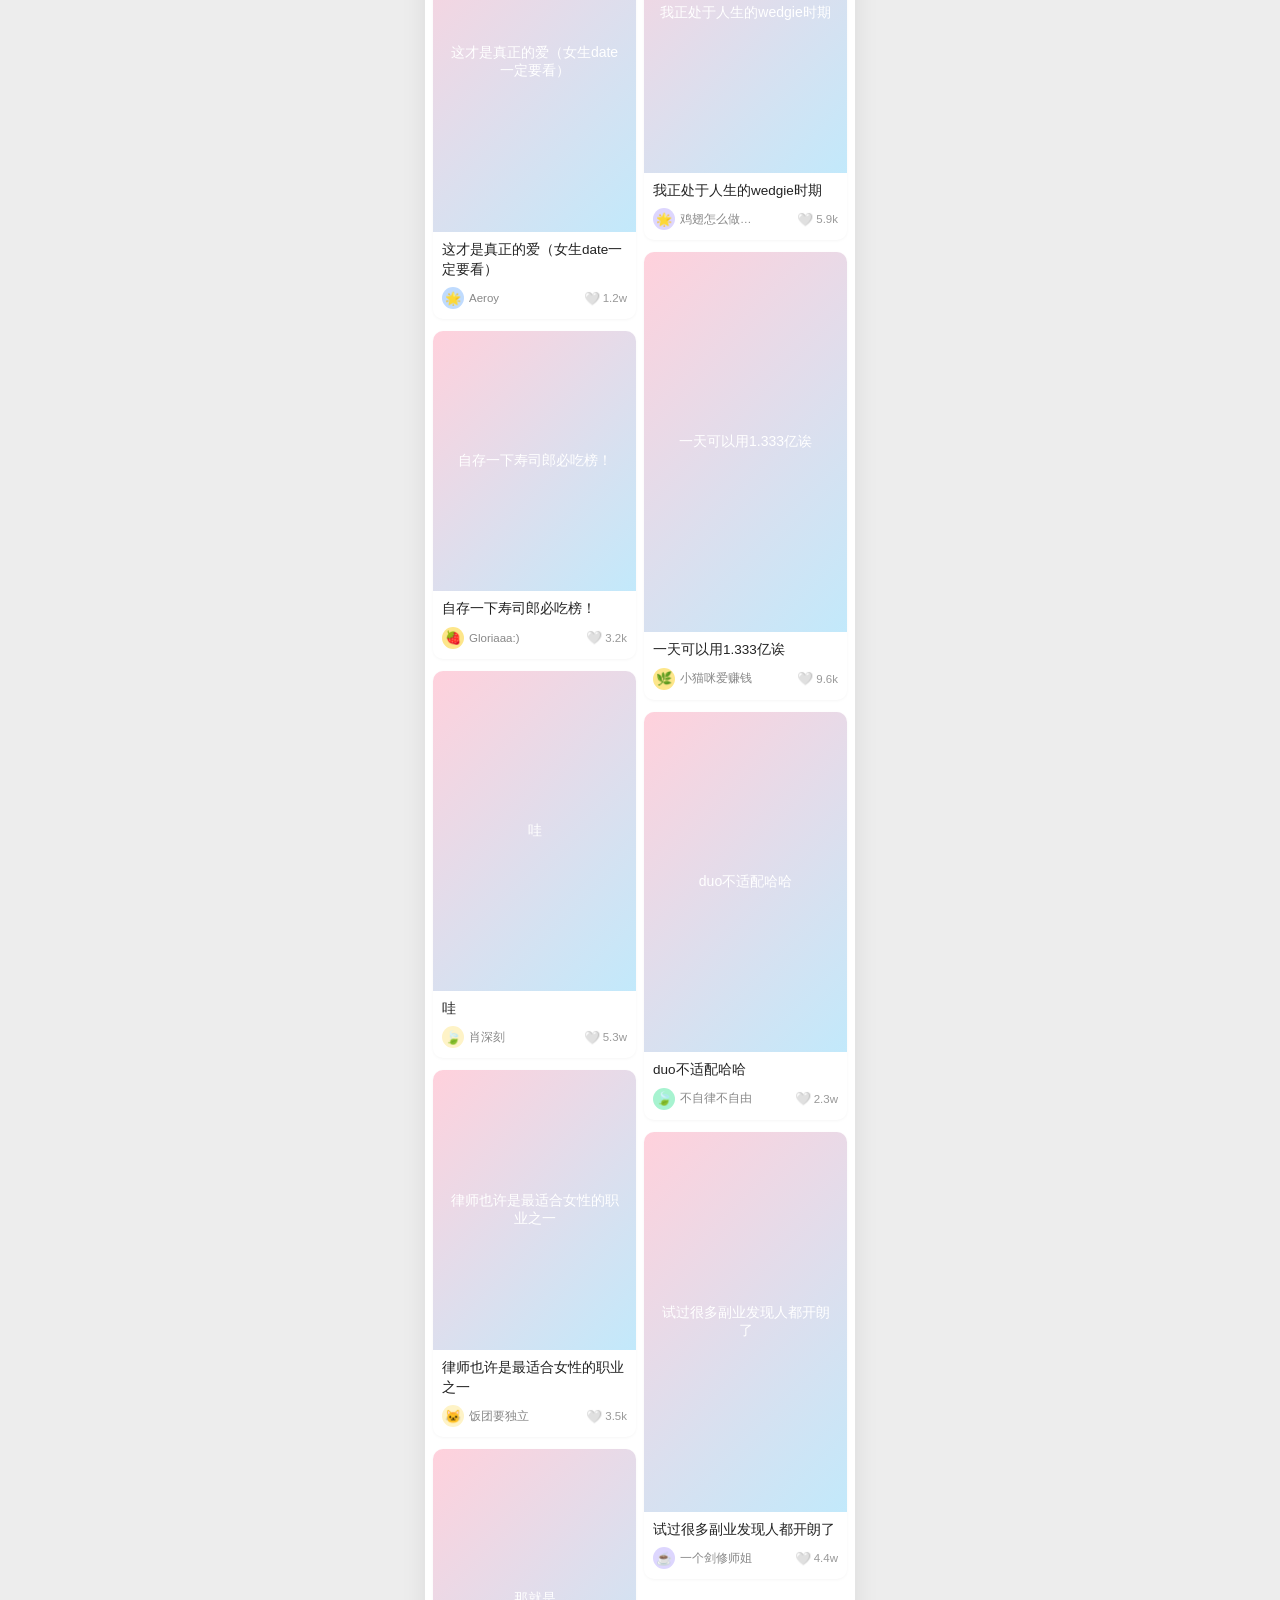
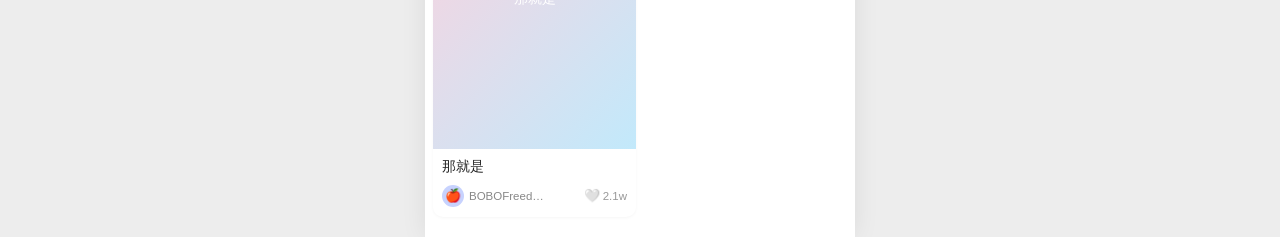
==== commit 97727022: "feat: 用最新scraped重生成22篇楼中楼(含嵌套回复)+图片切回COS加速" ====
--- a/a.html
+++ b/a.html
@@ -71,6 +71,8 @@
 
 
 
+
+
   <script>
     // 发现页配置
     window.__GROUP = "A";
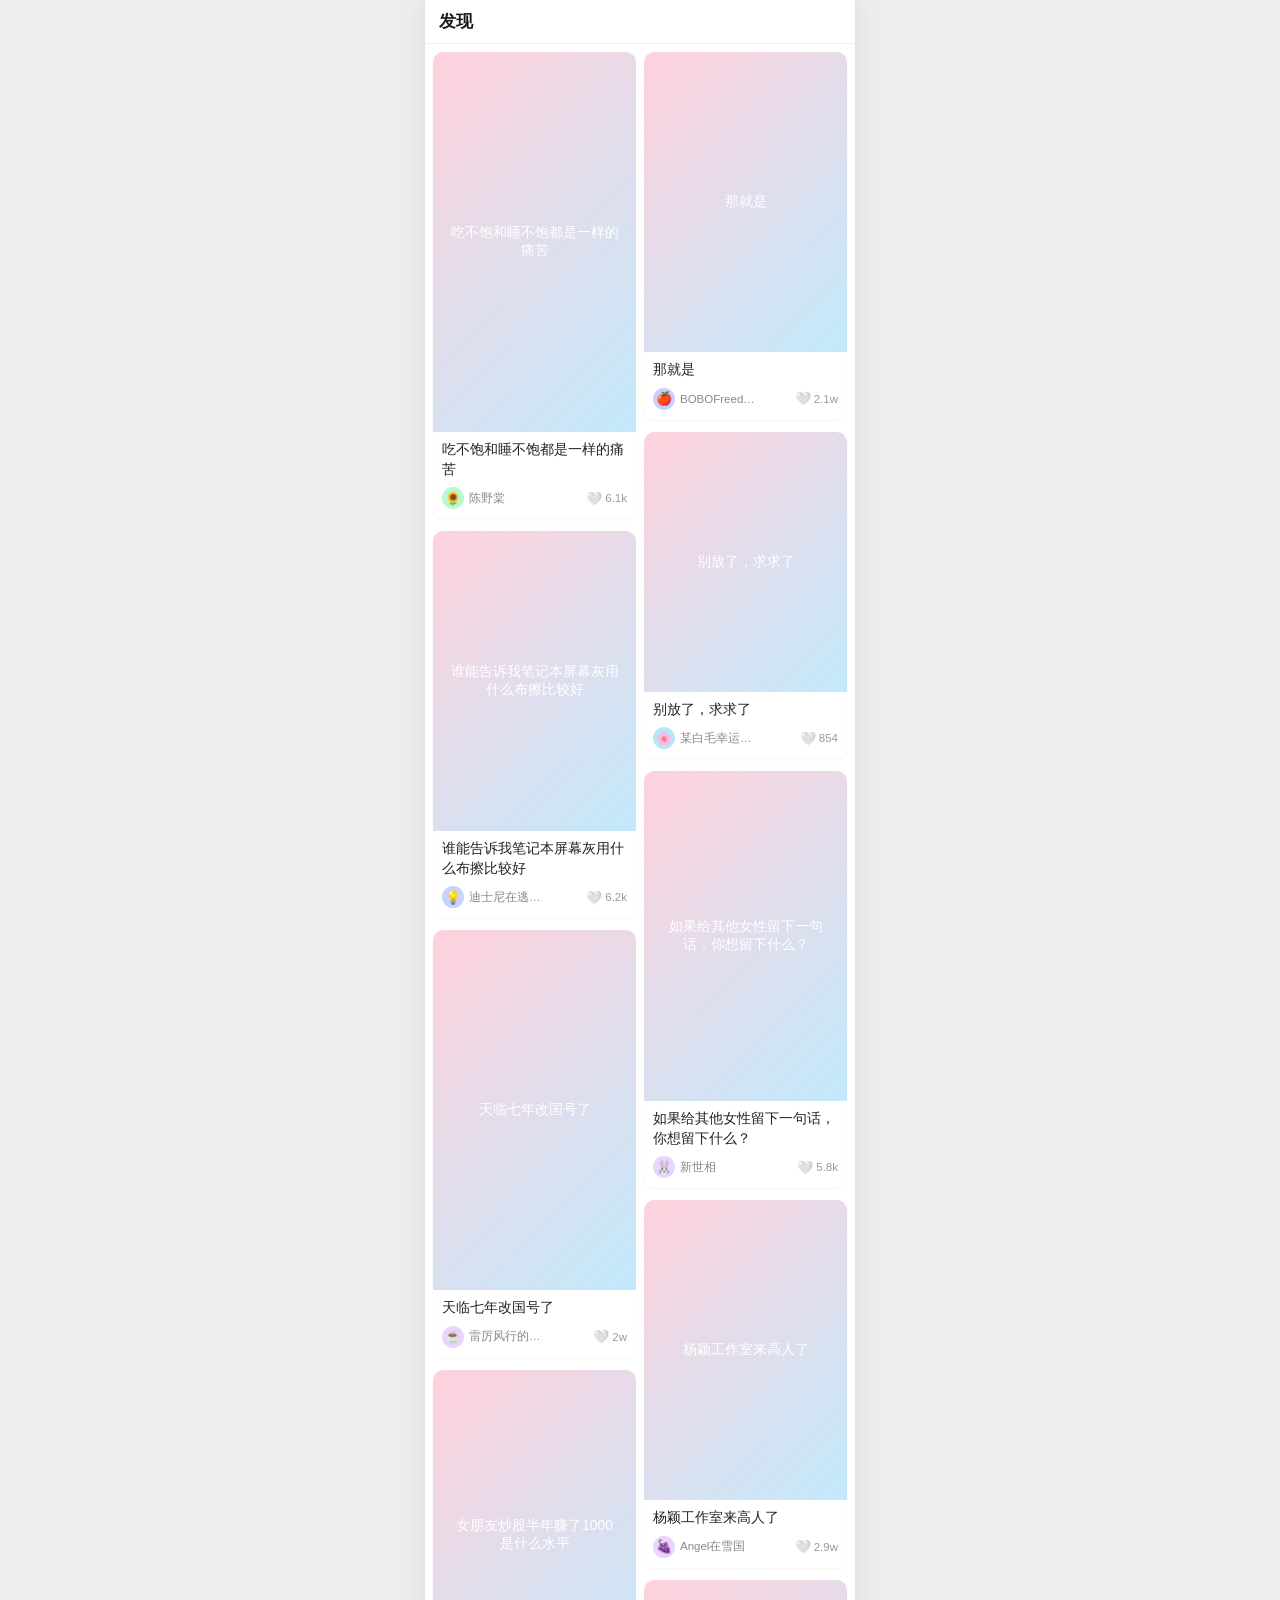
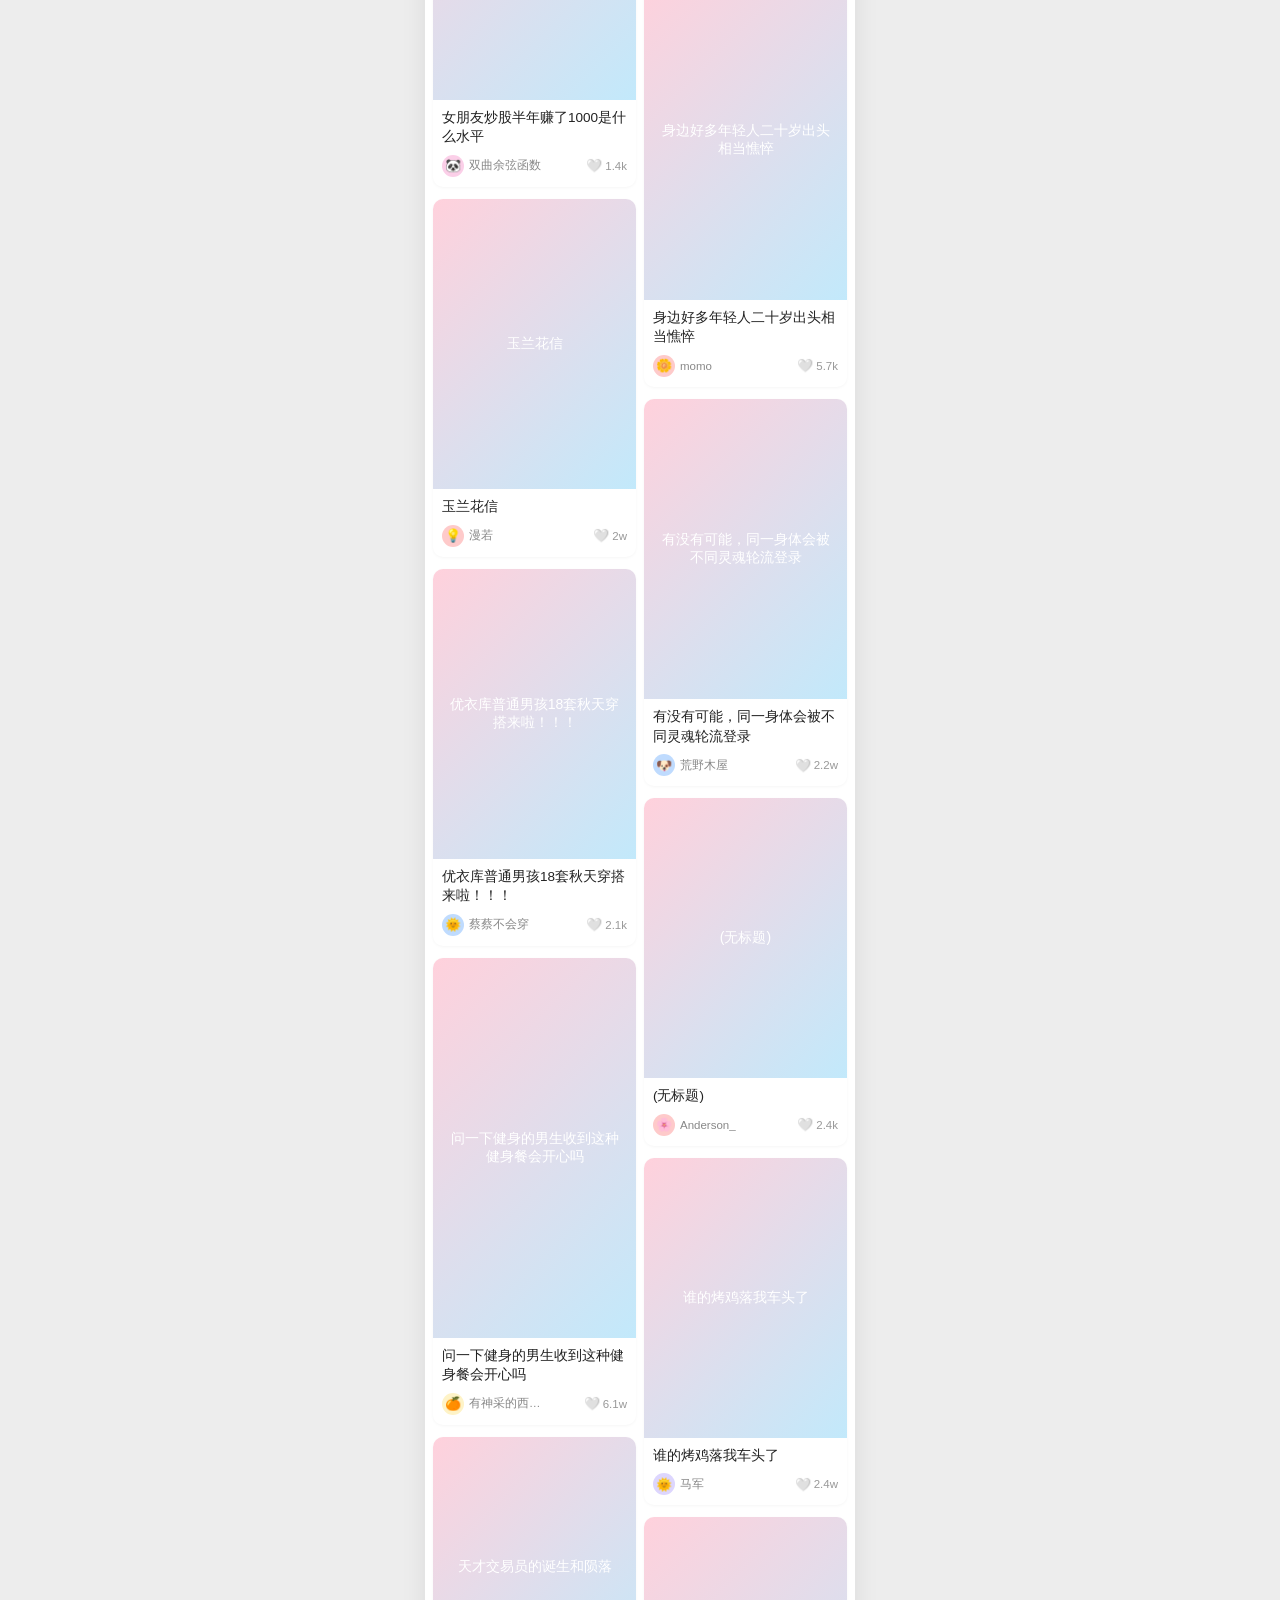
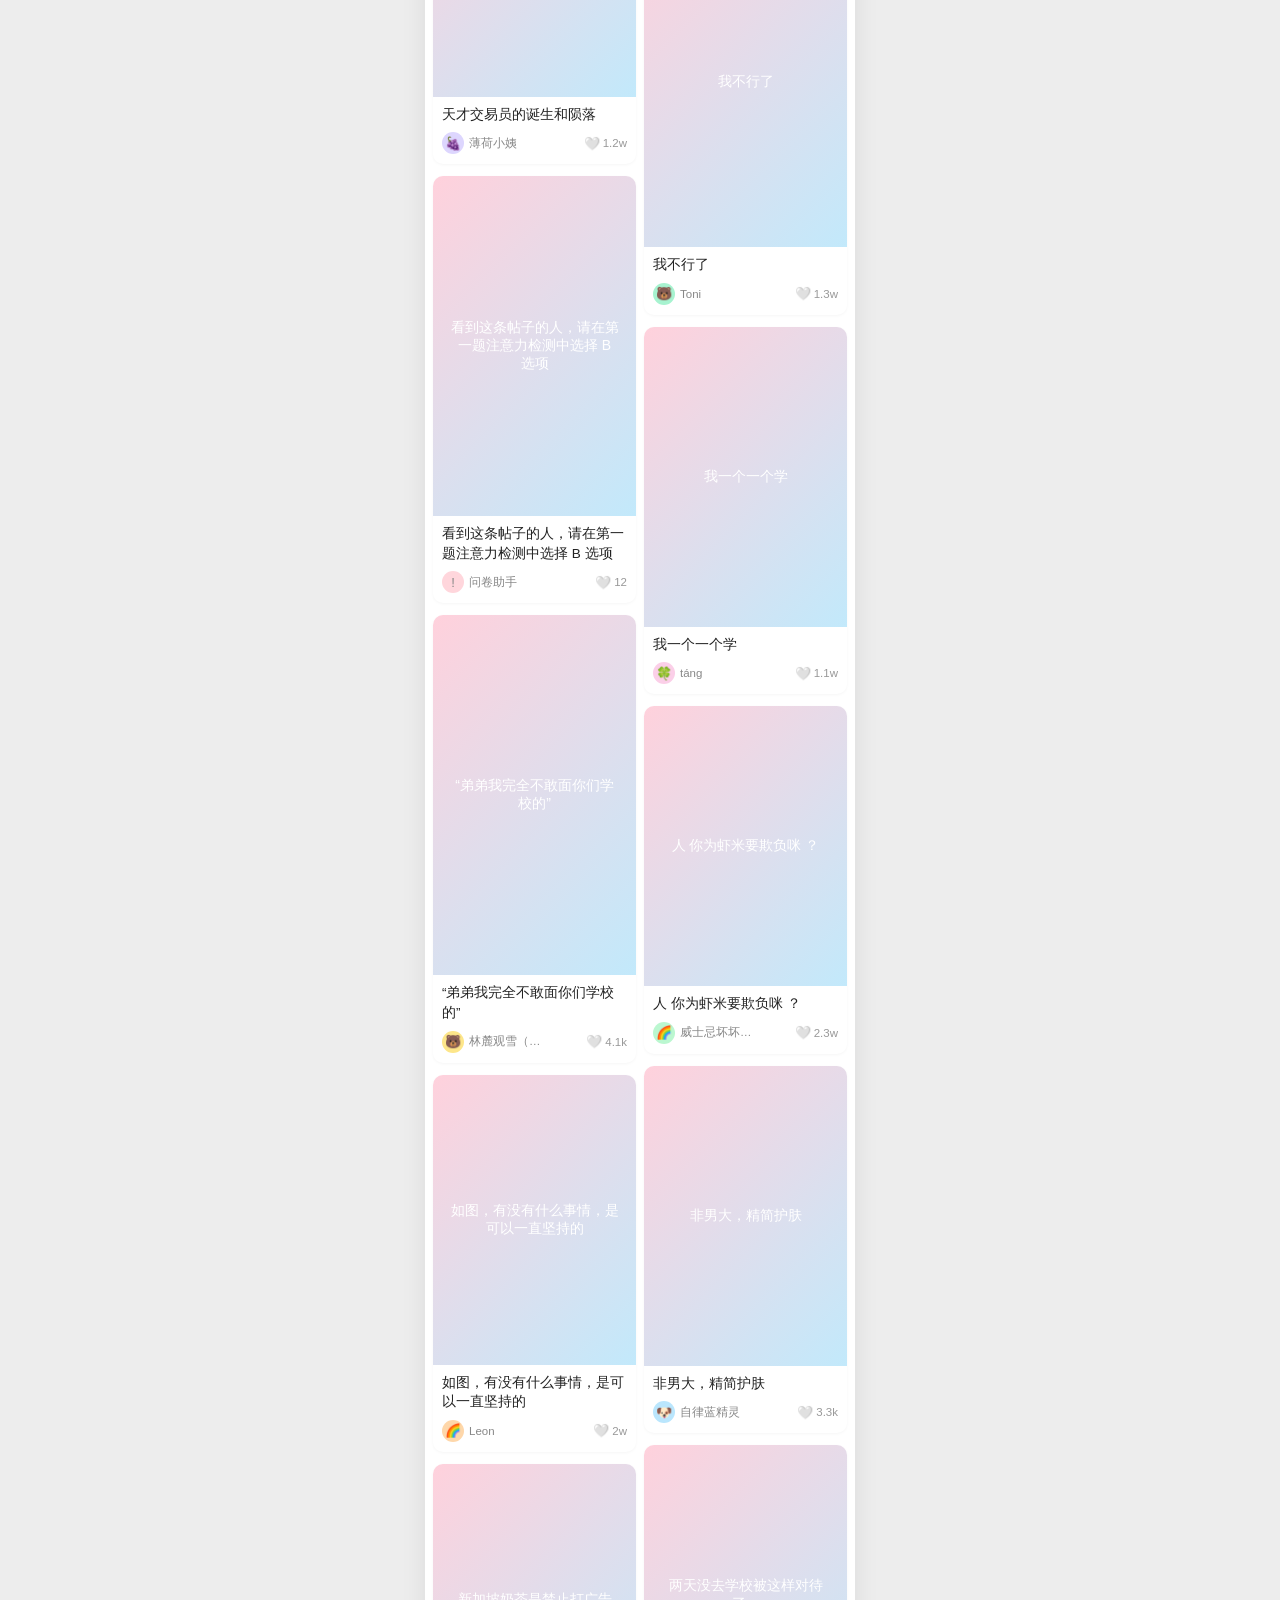
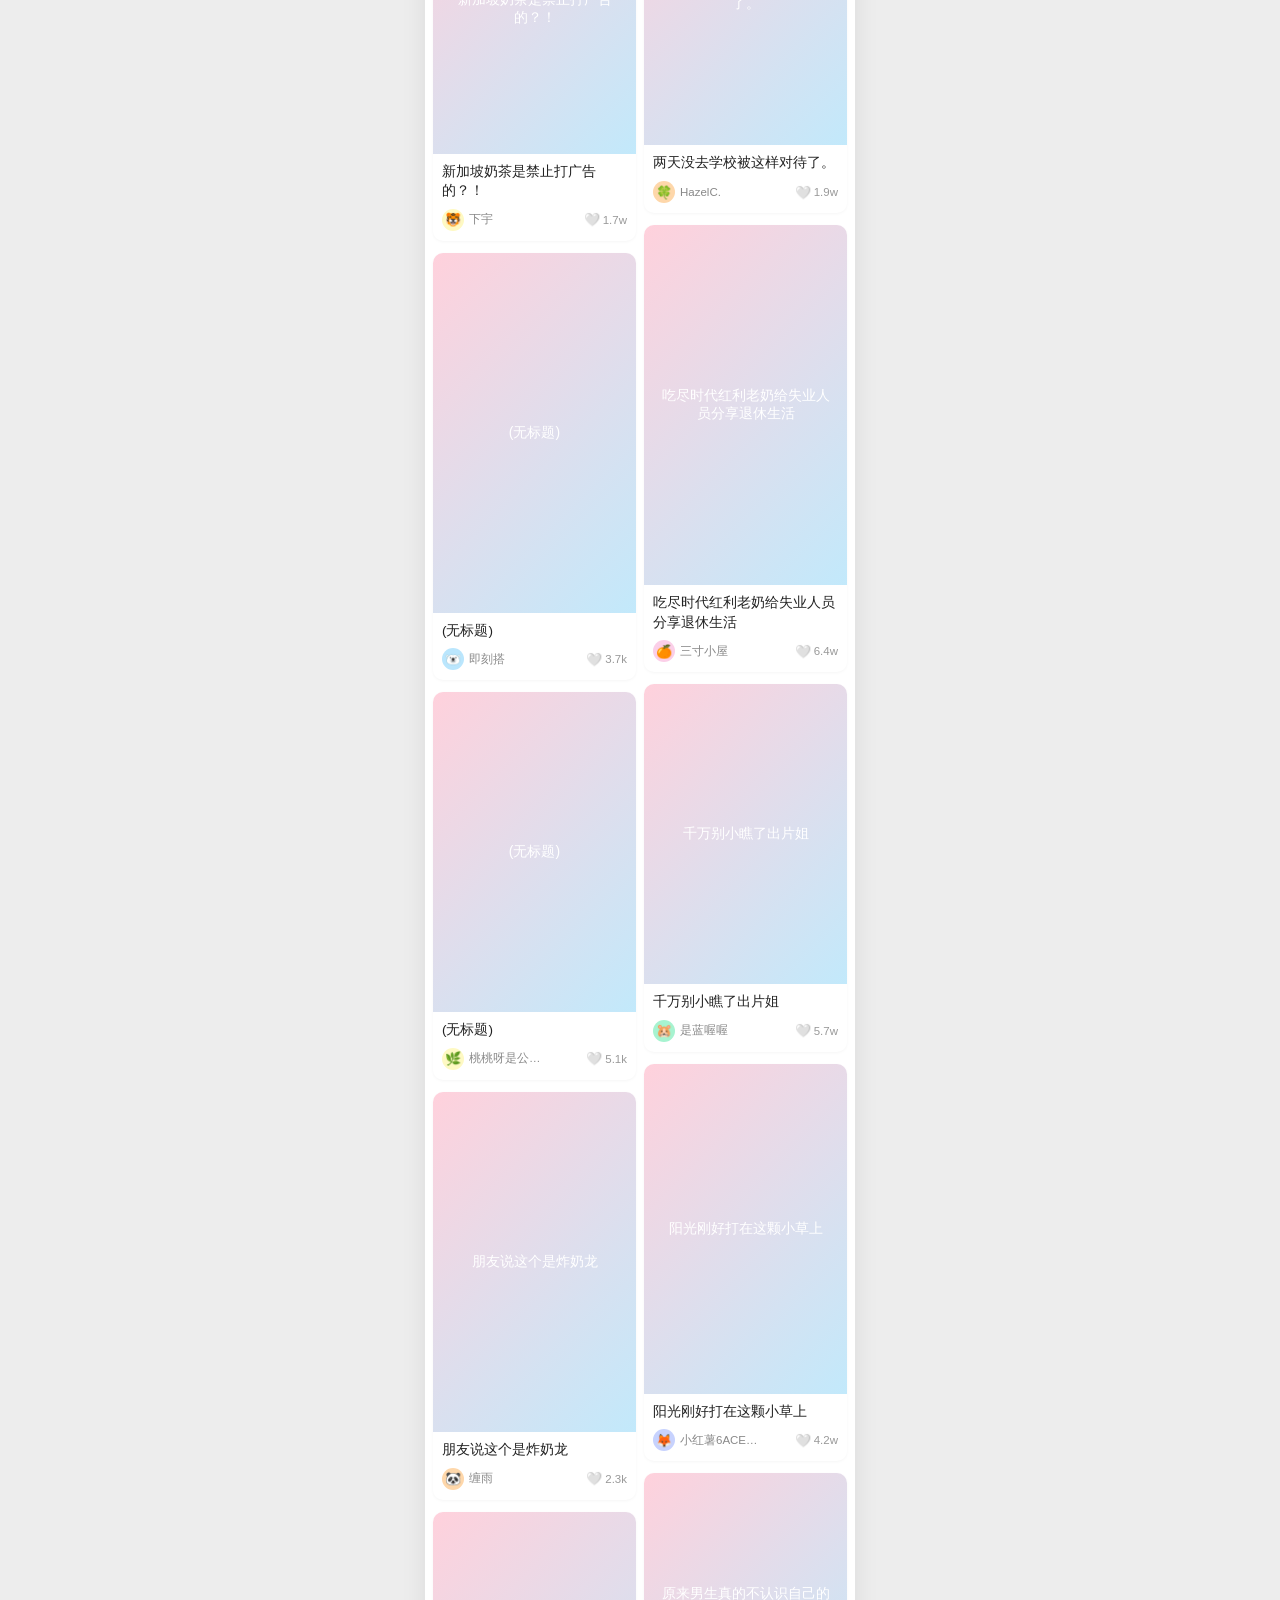
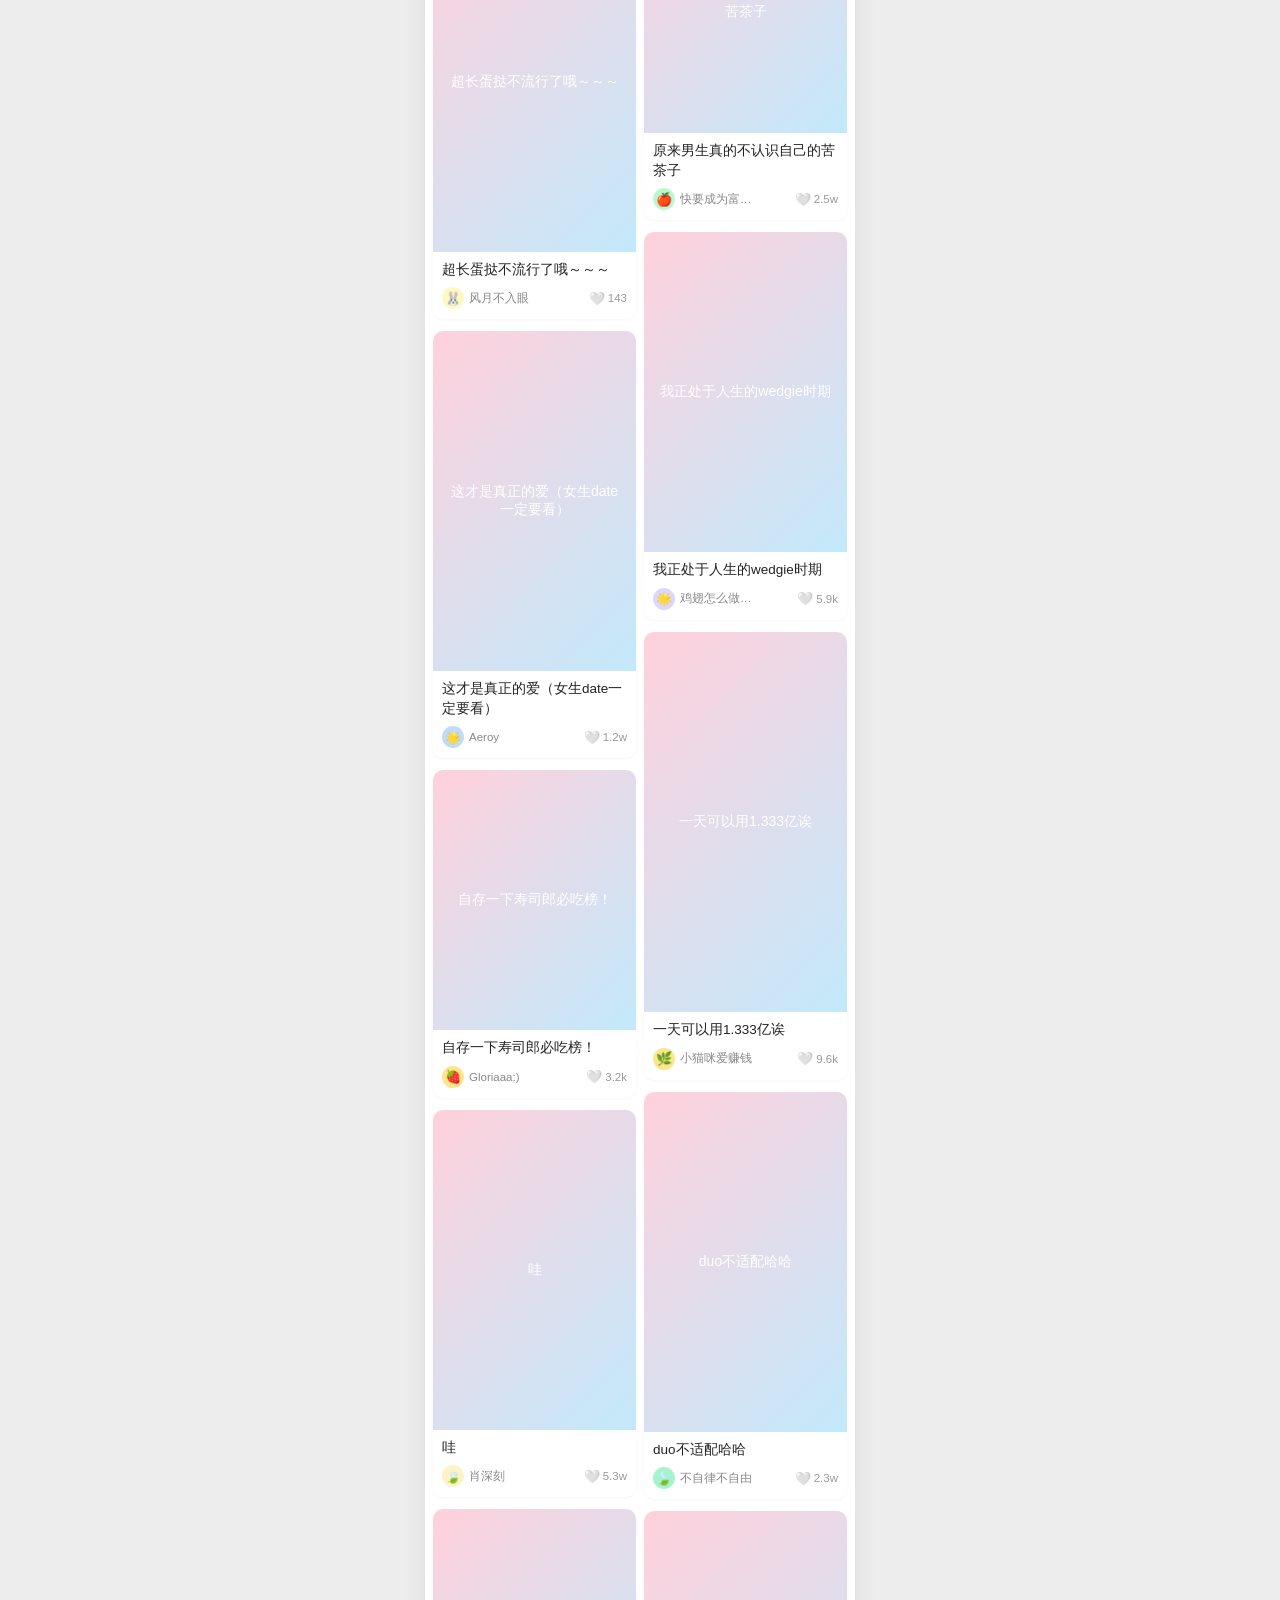
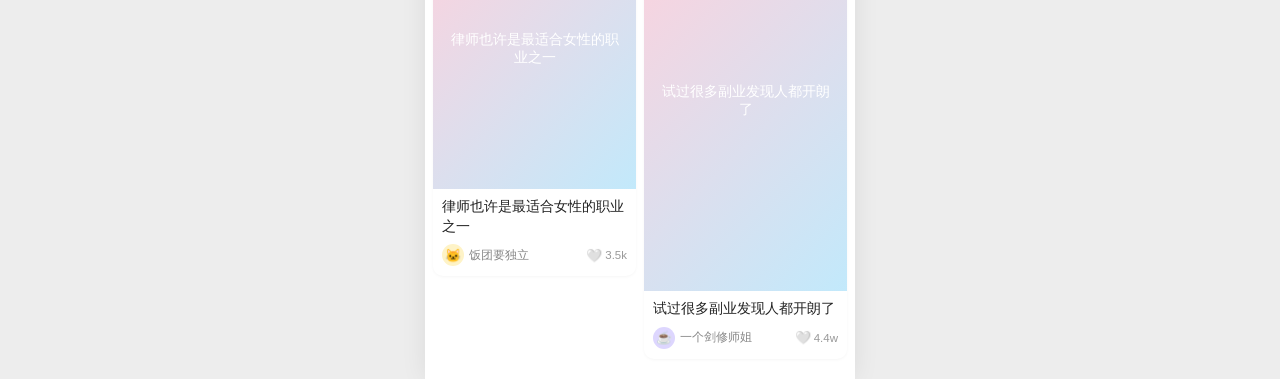
==== commit 6111e7db: "feat: 新增注意力检测帖p47(A/B两组渲染后第9位,封面含指令) + 修复返回信息流滚动位置(锚点式恢复)" ====
--- a/a.html
+++ b/a.html
@@ -77,8 +77,9 @@
     // 发现页配置
     window.__GROUP = "A";
     // 展示顺序：抓取完成后自动填充帖子 id 列表
-    window.__ORDER = ["p17_neutral", "p32_male", "p03_neutral", "p39_finance", "p08_neutral", "p38_male", "p37_male", "p40_finance", "p33_male", "p28_female", "p18_neutral", "p23_female", "p31_male", "p15_neutral", "p05_neutral", "p25_female", "p41_finance", "p20_neutral", "p11_neutral", "p24_female", "p06_neutral", "p42_finance", "p10_neutral", "p29_female", "p16_neutral", "p21_female", "p43_finance", "p12_neutral", "p34_male", "p14_neutral", "p09_neutral", "p44_finance", "p26_female", "p04_neutral", "p36_male", "p02_neutral", "p13_neutral", "p45_finance", "p22_female", "p19_neutral", "p30_male", "p01_neutral", "p07_neutral", "p35_male", "p27_female", "p46_finance"];
+    window.__ORDER = ["p17_neutral", "p32_male", "p03_neutral", "p39_finance", "p08_neutral", "p38_male", "p37_male", "p40_finance", "p47_attention", "p33_male", "p28_female", "p18_neutral", "p23_female", "p31_male", "p15_neutral", "p05_neutral", "p25_female", "p41_finance", "p20_neutral", "p11_neutral", "p24_female", "p06_neutral", "p42_finance", "p10_neutral", "p29_female", "p16_neutral", "p21_female", "p43_finance", "p12_neutral", "p34_male", "p14_neutral", "p09_neutral", "p44_finance", "p26_female", "p04_neutral", "p36_male", "p02_neutral", "p13_neutral", "p45_finance", "p22_female", "p19_neutral", "p30_male", "p01_neutral", "p07_neutral", "p35_male", "p27_female", "p46_finance"];
   </script>
+  <script src="posts/p47_attention/content.js"></script>
   <script src="app.js"></script>
 </body>
 </html>
--- a/style.css
+++ b/style.css
@@ -187,14 +187,14 @@
   display: flex; align-items: center; gap: 3px; color: #aaa; font-size: 12px; cursor: pointer;
 }
 .comment .c-like.on, .reply .r-like.on { color: #ff2442; }
-.comment .c-reply-toggle { color: #3a6ea5; cursor: pointer; }
+.comment .c-reply-toggle { color: #999; cursor: pointer; margin-top: 6px; display: inline-block; font-size: 13px; }
 .replies { display: none; margin-top: 8px; padding-left: 6px; border-left: 2px solid #f0f0f0; }
 .replies.open { display: block; }
-.reply { font-size: 13.5px; color: #444; margin: 8px 0; line-height: 1.5; }
-.reply .r-name { color: #888; }
-.reply .r-like { margin-left: 8px; }
-.reply-first { font-size: 13.5px; color: #444; margin: 8px 0 0; line-height: 1.5; display: flex; gap: 6px; align-items: flex-start; }
-.reply-first .r-like { margin-left: auto; flex: 0 0 auto; }
+.reply { font-size: 13.5px; color: #444; margin: 8px 0; line-height: 1.5; display: flex; align-items: flex-start; }
+.reply .r-body, .reply-first .r-body { flex: 1; min-width: 0; }
+.reply .r-name, .reply-first .r-name { color: #888; }
+.reply .r-like, .reply-first .r-like { flex: 0 0 auto; margin-left: 8px; }
+.reply-first { font-size: 13.5px; color: #444; margin: 8px 0 0; line-height: 1.5; display: flex; align-items: flex-start; }
 .c-like .hk, .r-like .hk { font-style: normal; }
 .mine-tag {
   font-size: 11px; color: #fff; background: #ff2442;
